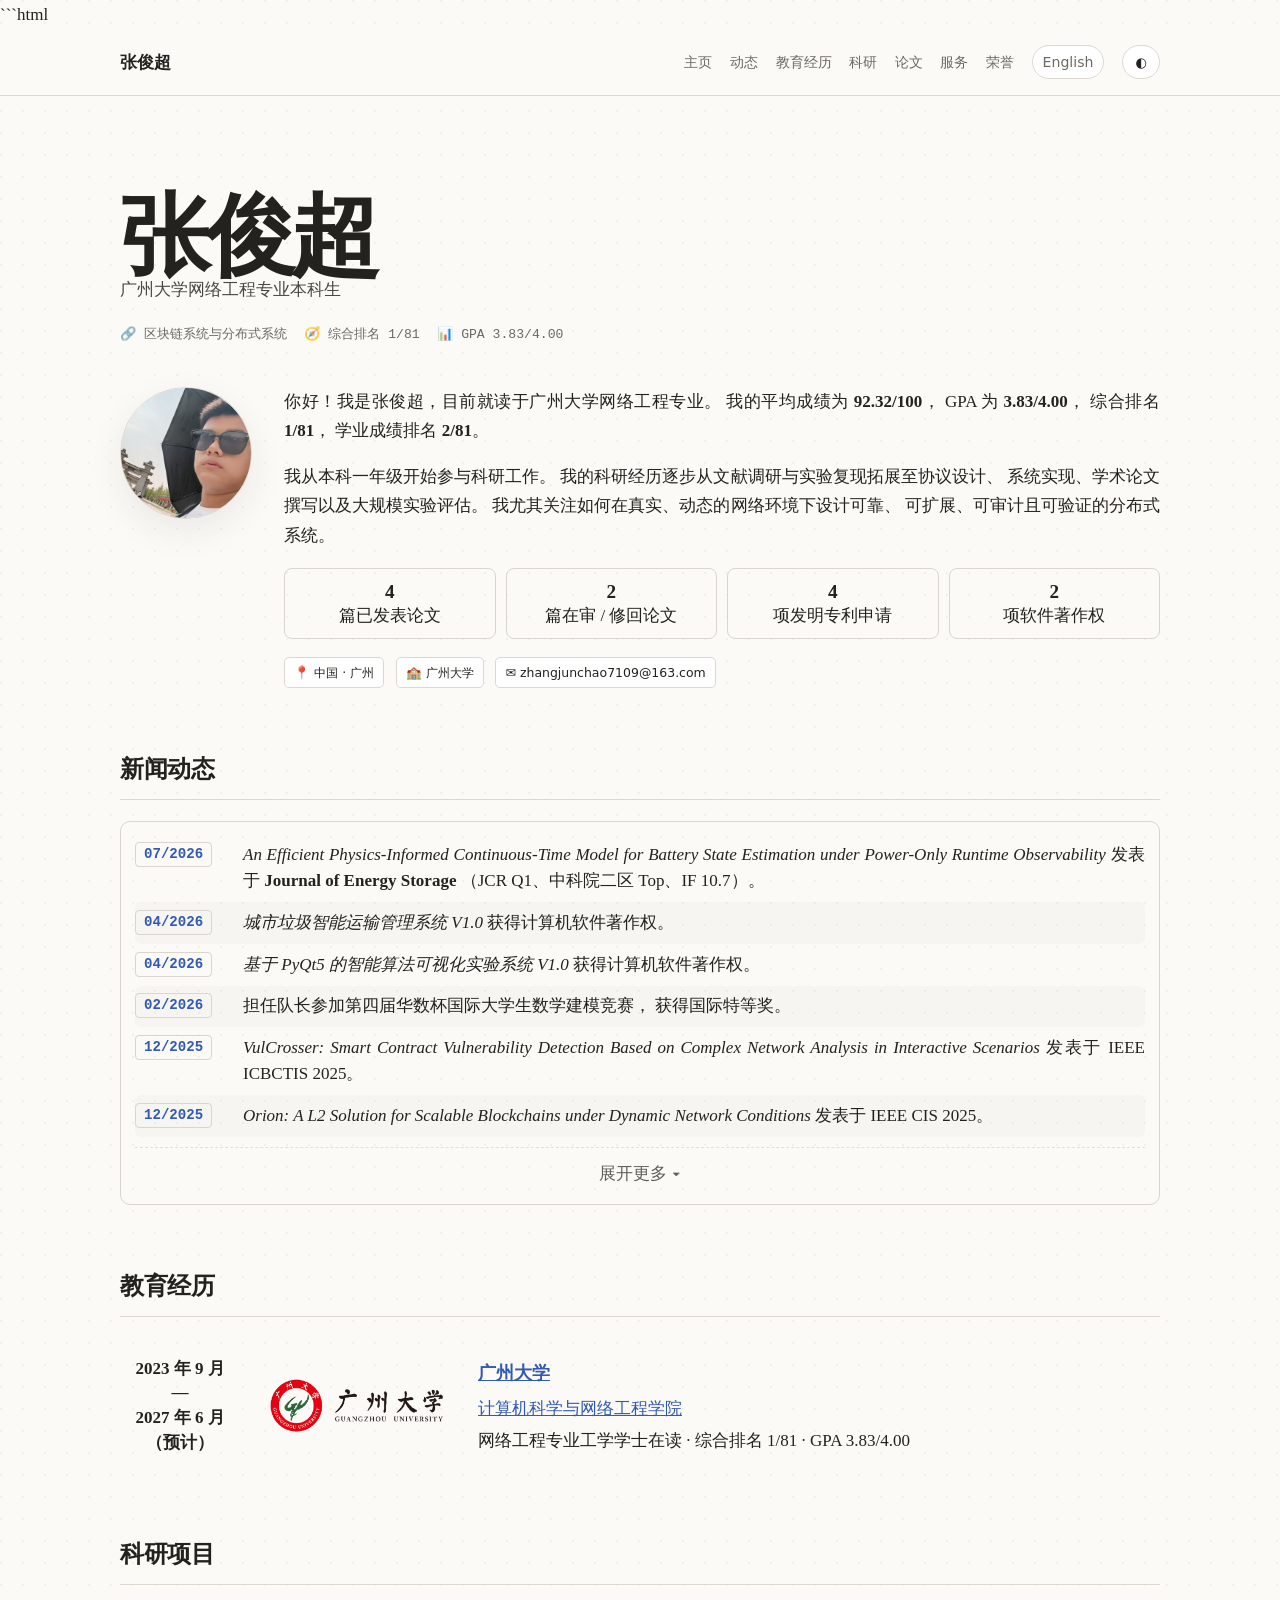
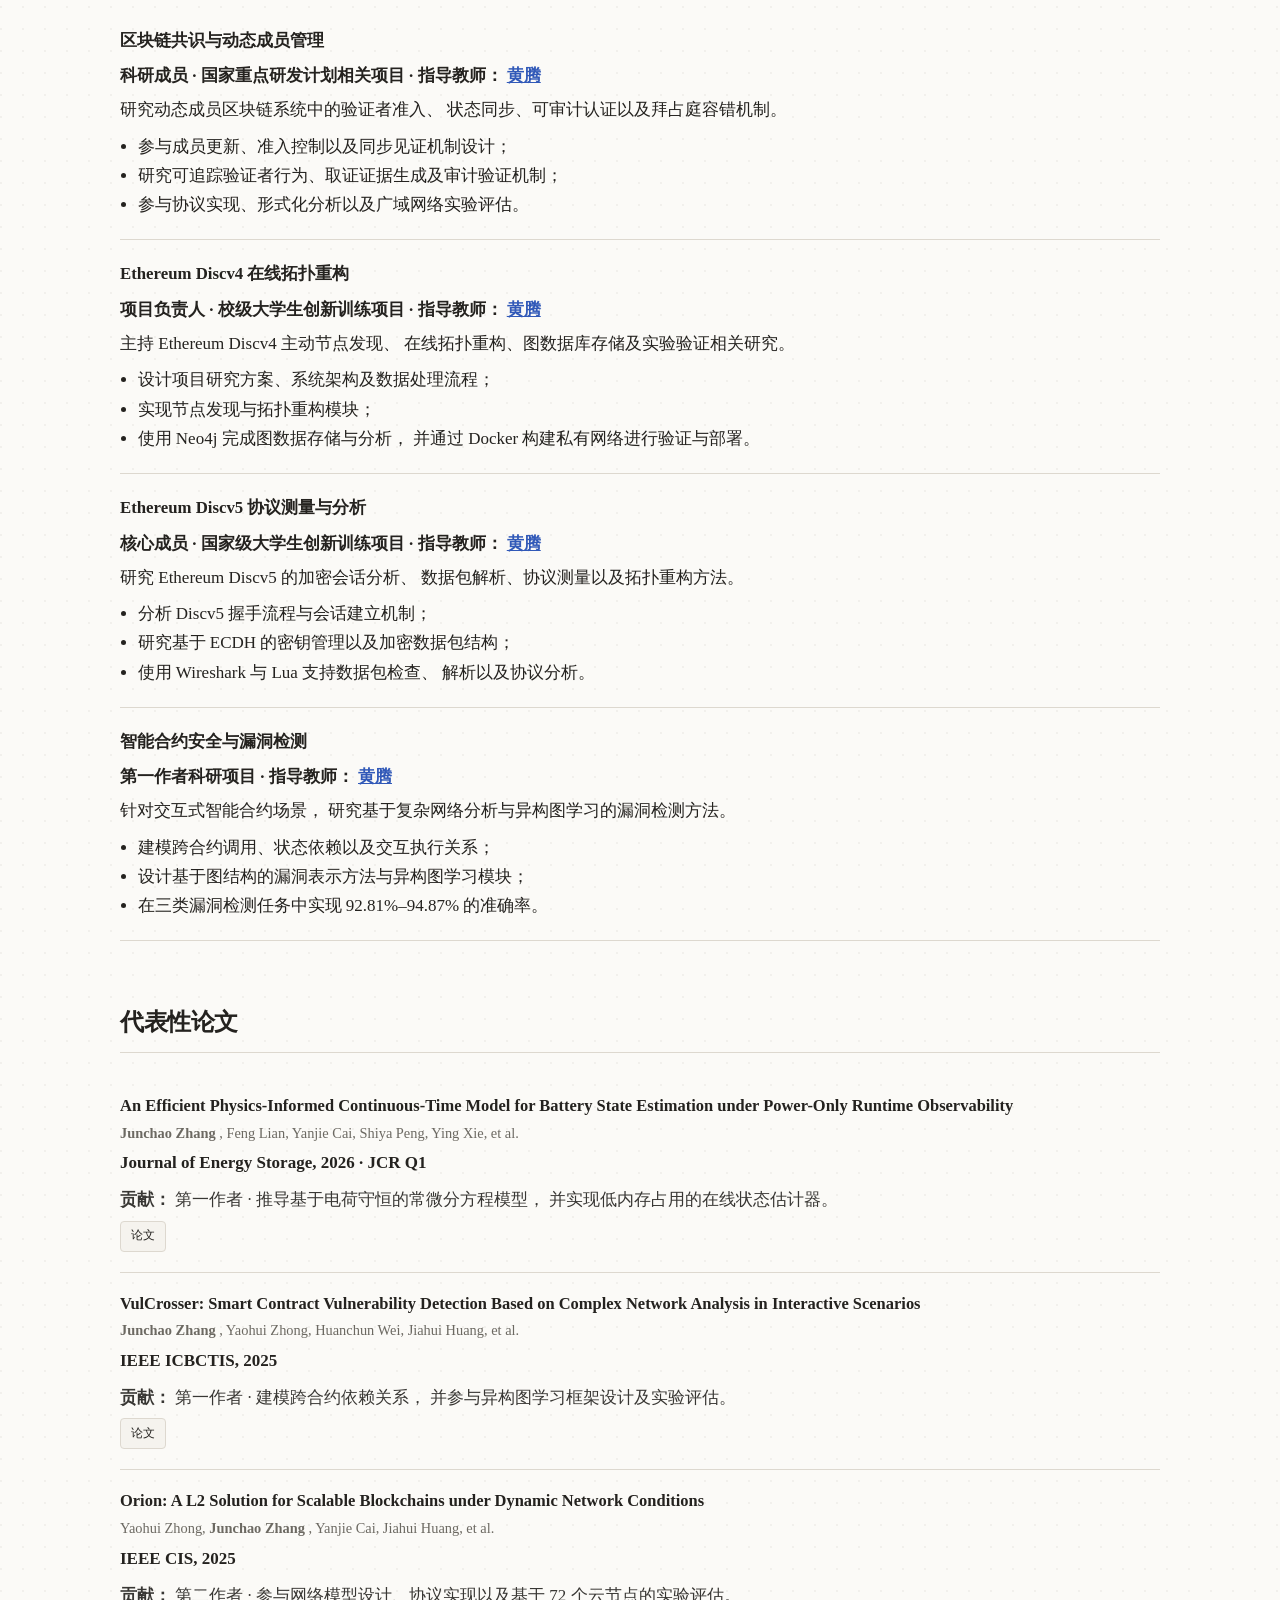
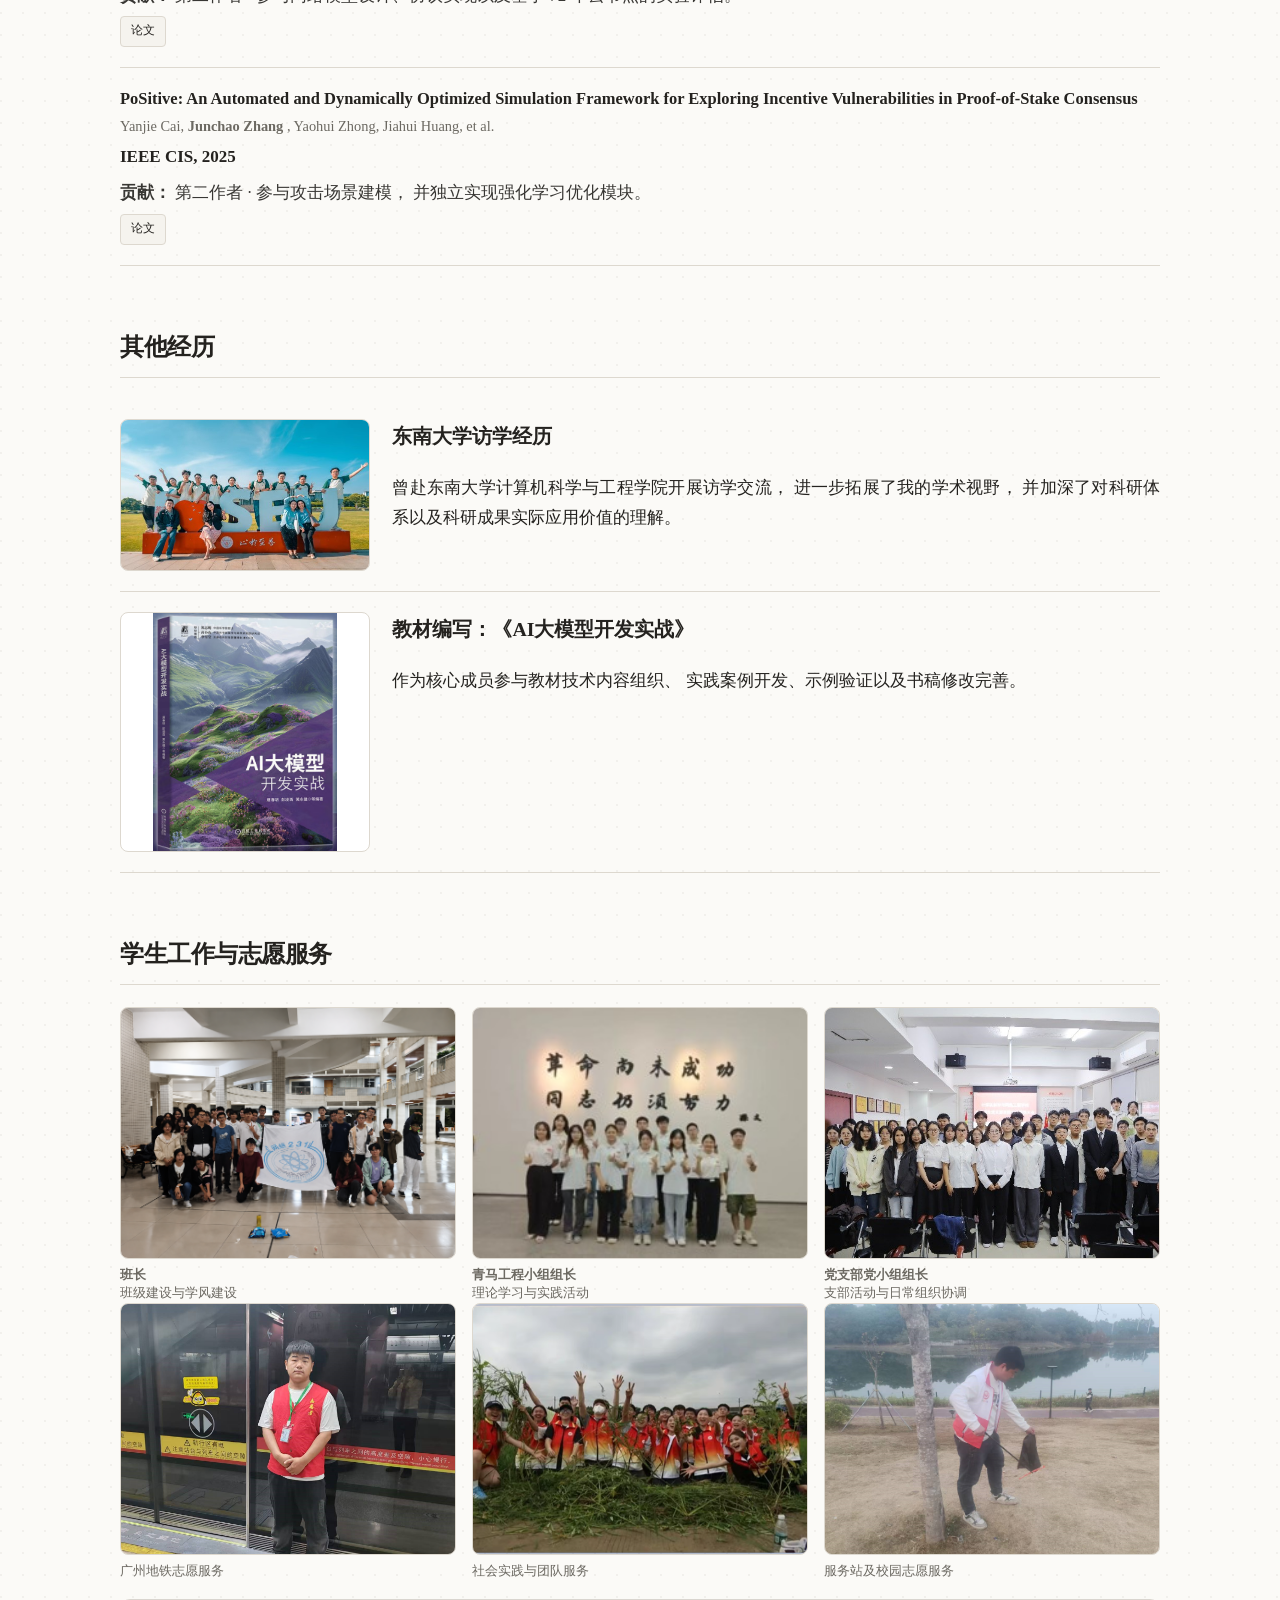
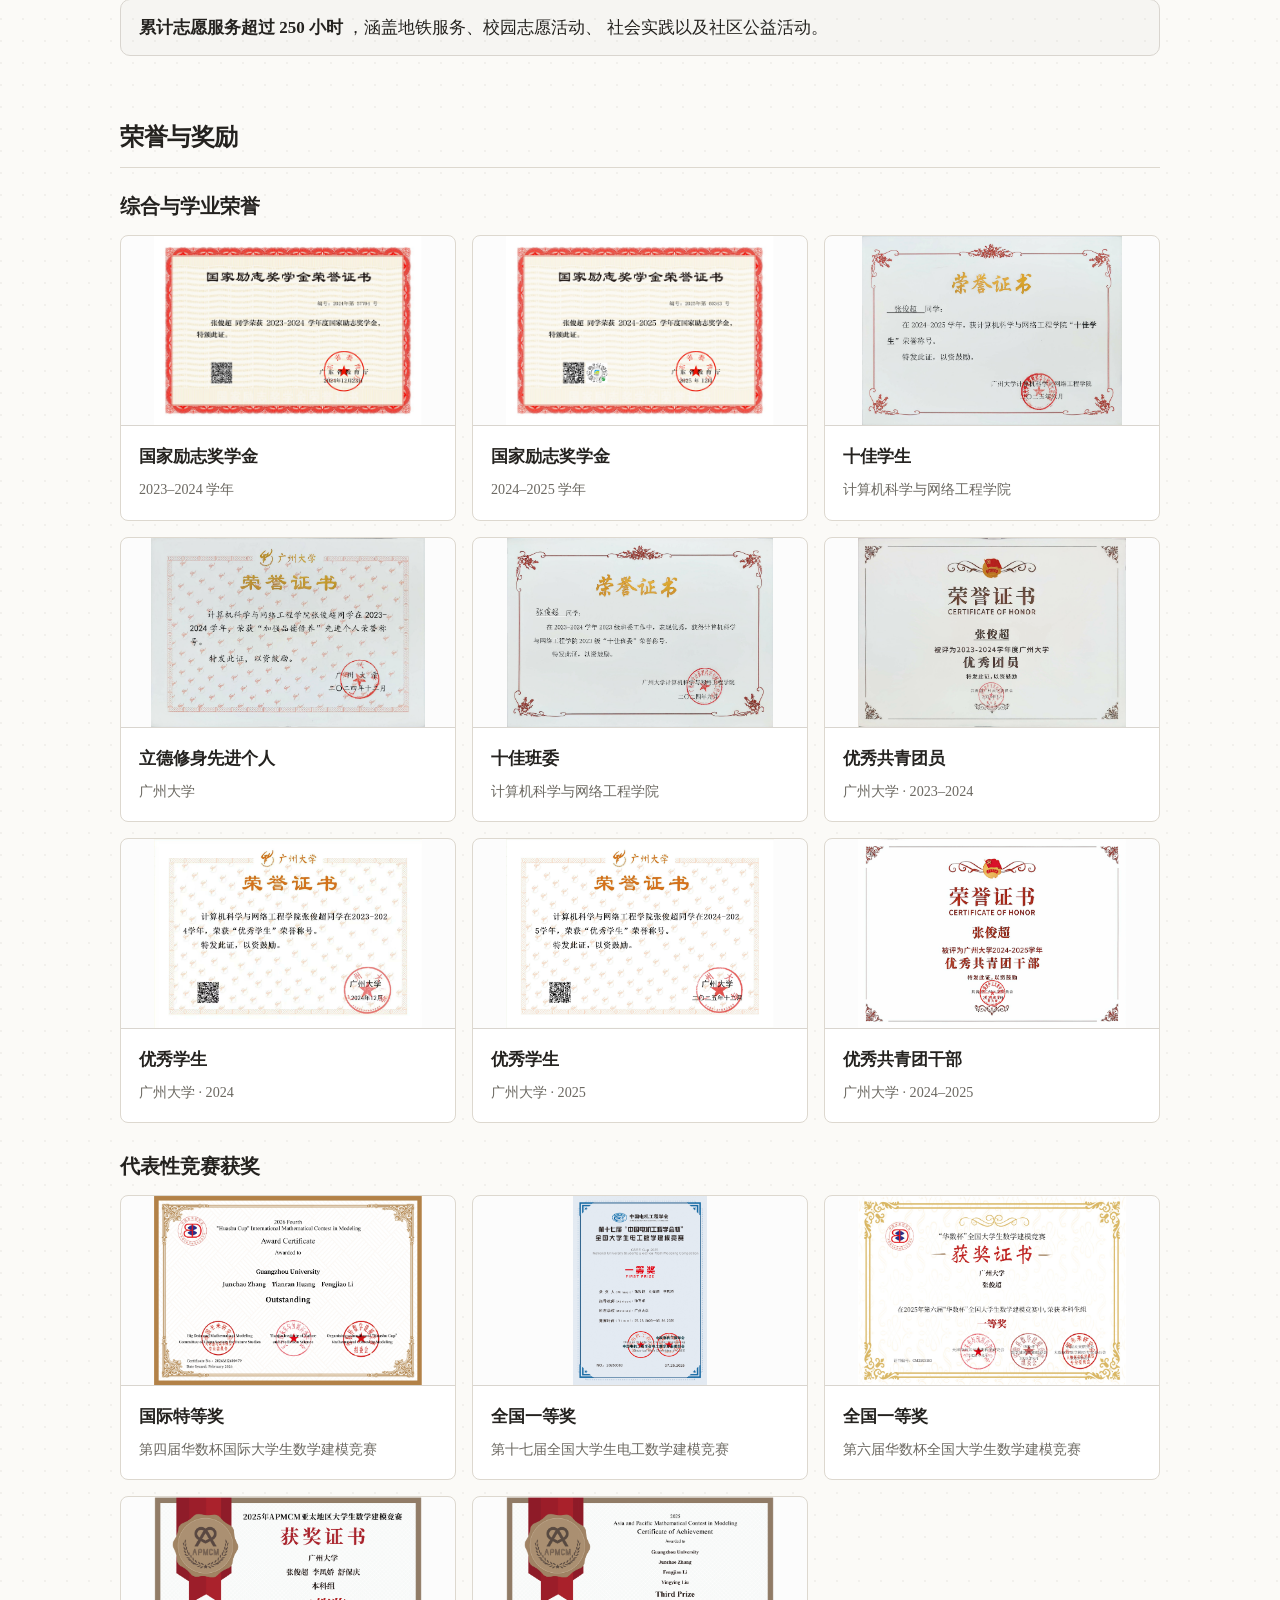
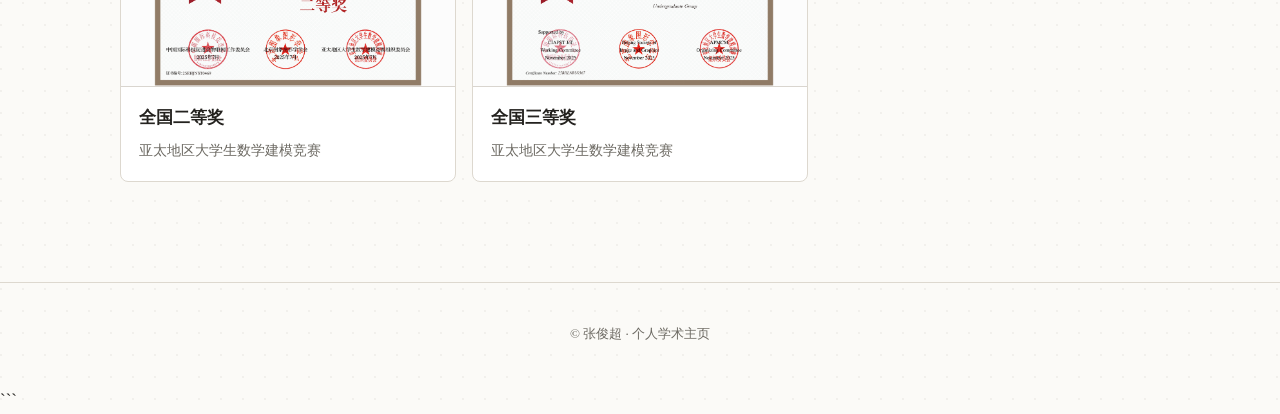
==== zh/index.html @ 3ee1ef4d "Update index.html" ====
```html
<!doctype html>
<html lang="zh-CN">
<head>
  <meta charset="utf-8">
  <meta name="viewport" content="width=device-width, initial-scale=1">
  <meta name="description" content="张俊超 — 区块链系统 · 分布式系统 · 网络测量与安全">
  <title>张俊超</title>

  <link rel="stylesheet" href="../css/style.css">

  <style>
    /* ======================================================
       新闻动态
    ====================================================== */

    .news-panel {
      border: 1px solid var(--border, #d9d5cf);
      border-radius: 10px;
      padding: 12px 14px 10px;
    }

    .news-list {
      list-style: none;
      margin: 0;
      padding: 0;
    }

    .news-item {
      display: grid;
      grid-template-columns: 88px minmax(0, 1fr);
      gap: 18px;
      align-items: start;
      padding: 7px 10px;
      border-radius: 6px;
    }

    .news-item:nth-child(even) {
      background: rgba(127, 127, 127, 0.035);
    }

    /*
      默认只显示前 6 条新闻。
      第 7 条及以后全部隐藏。
    */
    .news-list .news-item:nth-child(n + 7) {
      display: none;
    }

    /*
      点击“展开更多”后，
      JS 会给 news-list 添加 expanded 类，
      此时显示全部新闻。
    */
    .news-list.expanded .news-item {
      display: grid;
    }

    .news-date {
      display: inline-block;
      width: fit-content;
      padding: 2px 8px;
      border: 1px solid var(--border, #d9d5cf);
      border-radius: 4px;

      font-family:
        ui-monospace,
        SFMono-Regular,
        Menlo,
        Monaco,
        Consolas,
        monospace;

      font-size: 0.88rem;
      line-height: 1.35;
      white-space: nowrap;
    }

    .news-content {
      line-height: 1.55;
      text-align: justify;
      text-justify: inter-word;
    }

    .news-toggle {
      display: block;
      width: 100%;
      margin-top: 10px;
      padding: 11px 0 6px;

      border: 0;
      border-top: 1px dashed var(--border, #d9d5cf);

      background: transparent;
      color: inherit;
      font: inherit;

      cursor: pointer;
      opacity: 0.72;
    }

    .news-toggle:hover {
      opacity: 1;
    }

    @media (max-width: 640px) {
      .news-item {
        grid-template-columns: 78px minmax(0, 1fr);
        gap: 10px;
        padding-inline: 4px;
      }
    }
  </style>


  <style>
    /* ======================================================
       分隔
    ====================================================== */

    .unseen-section-divider {
      border: 0;
      margin: 0;
    }
  </style>


  <style>
    /* ======================================================
       教育经历
    ====================================================== */

    .edu-list {
      list-style: none;
      margin: 0;
      padding: 0;
    }

    .edu-item {
      display: grid;
      grid-template-columns: 120px 190px minmax(0, 1fr);
      gap: 24px;
      align-items: center;
      padding: 18px 0;
    }

    .edu-years {
      text-align: center;
      line-height: 1.45;
      font-weight: 600;
    }

    .edu-logo {
      width: 180px;
      height: auto;
      max-height: 90px;
      object-fit: contain;
      justify-self: center;
    }

    .edu-content .school {
      margin-bottom: 6px;
      font-size: 1.1rem;
      font-weight: 700;
    }

    .edu-content .dept {
      margin-bottom: 5px;
    }

    .edu-content .degree {
      line-height: 1.55;
    }

    @media (max-width: 640px) {
      .edu-item {
        grid-template-columns: 88px minmax(0, 1fr);
        gap: 14px;
        align-items: start;
      }

      .edu-logo {
        width: 150px;
        max-height: 76px;
        grid-column: 2;
        justify-self: start;
      }

      .edu-content {
        grid-column: 2;
      }
    }
  </style>


  <style>
    /* ======================================================
       首页简介
    ====================================================== */

    .hero-subtitle {
      margin: -0.35rem 0 1rem;
      font-size: 1.08rem;
      opacity: 0.82;
    }

    .profile-highlights {
      display: grid;
      grid-template-columns: repeat(4, minmax(0, 1fr));
      gap: 10px;
      margin: 18px 0;
    }

    .profile-highlights span {
      padding: 10px 12px;
      border: 1px solid var(--border, #d9d5cf);
      border-radius: 8px;
      text-align: center;
      line-height: 1.35;
    }

    .profile-highlights strong {
      display: block;
      font-size: 1.2rem;
    }

    @media (max-width: 760px) {
      .profile-highlights {
        grid-template-columns: 1fr;
      }
    }
  </style>


  <style>
    /* ======================================================
       科研项目
    ====================================================== */

    #research .research-item {
      display: block;
    }

    #research .research-item > div {
      width: 100%;
    }

    #research .research-item p,
    #research .research-item li {
      text-align: justify;
      text-justify: inter-word;
    }
  </style>


  <style>
    /* ======================================================
       论文
    ====================================================== */

    #publications .paper {
      display: block;
    }

    #publications .paper > div {
      width: 100%;
    }

    #publications .paper h3,
    #publications .paper .authors,
    #publications .paper .venue,
    #publications .paper .paper-role {
      text-align: justify;
      text-justify: inter-word;
    }

    .paper-role {
      margin: 8px 0;
      line-height: 1.5;
      opacity: 0.9;
    }
  </style>


  <style>
    /* ======================================================
       其他经历
    ====================================================== */

    #experience .feature p,
    #experience .feature h3,
    #experience figcaption {
      text-align: justify;
      text-justify: inter-word;
    }
  </style>


  <style>
    /* ======================================================
       学生工作与志愿服务
    ====================================================== */

    #leadership figcaption,
    #leadership .volunteer-bar p {
      text-align: justify;
      text-justify: inter-word;
    }

    .volunteer-bar {
      width: 100%;
      margin-top: 18px;
      padding: 14px 18px;

      border: 1px solid var(--border, #d9d5cf);
      border-radius: 10px;

      background: rgba(127, 127, 127, 0.035);

      box-sizing: border-box;
    }

    .volunteer-bar p {
      margin: 0;
      line-height: 1.6;
    }
  </style>


  <style>
    /* ======================================================
       荣誉与奖励
    ====================================================== */

    .award-group + .award-group {
      margin-top: 26px;
    }

    .award-group h3 {
      margin-bottom: 12px;
    }

    .honor-grid-with-images {
      align-items: stretch;
    }

    .honor-with-image {
      padding: 0;
      overflow: hidden;
    }

    .honor-with-image img {
      display: block;
      width: 100%;
      height: 190px;

      object-fit: contain;

      background: rgba(127, 127, 127, 0.025);

      border-bottom: 1px solid var(--border, #d9d5cf);
    }

    .honor-with-image > div {
      padding: 16px 18px 18px;
    }

    .honor-with-image strong,
    .honor-with-image small {
      display: block;
      text-align: justify;
      text-justify: inter-word;
    }

    @media (max-width: 640px) {
      .honor-with-image img {
        height: 170px;
      }
    }
  </style>

</head>


<body>

  <!-- ======================================================
       导航栏
  ====================================================== -->

  <nav class="site-nav">

    <div class="nav-inner">

      <a class="brand" href="./">
        张俊超
      </a>

      <div class="nav-links">

        <a class="section-link" href="#about">
          主页
        </a>

        <a class="section-link" href="#news">
          动态
        </a>

        <a class="section-link" href="#education">
          教育经历
        </a>

        <a class="section-link" href="#research">
          科研
        </a>

        <a class="section-link" href="#publications">
          论文
        </a>

        <a class="section-link" href="#leadership">
          服务
        </a>

        <a class="section-link" href="#honors">
          荣誉
        </a>

        <a class="tool-button" href="../">
          English
        </a>

        <button
          class="tool-button"
          type="button"
          data-theme-toggle
          aria-label="切换主题"
        >
          ◐
        </button>

      </div>

    </div>

  </nav>


  <main>

    <!-- ======================================================
         首页
    ====================================================== -->

    <section id="about" class="hero">

      <h1>
        张俊超
      </h1>

      <p class="hero-subtitle">
        广州大学网络工程专业本科生
      </p>


      <div class="hero-tags">

        <span>
          🔗 区块链系统与分布式系统
        </span>

        <span>
          🧭 综合排名 1/81
        </span>

        <span>
          📊 GPA 3.83/4.00
        </span>

      </div>


      <div class="intro-grid">

        <img
          class="avatar"
          src="../images/profile.jpg"
          alt="张俊超"
        >


        <div class="intro-text">

          <p>
            你好！我是张俊超，目前就读于广州大学网络工程专业。
            我的平均成绩为
            <strong>92.32/100</strong>，
            GPA 为
            <strong>3.83/4.00</strong>，
            综合排名
            <strong>1/81</strong>，
            学业成绩排名
            <strong>2/81</strong>。
          </p>


          <p>
            我从本科一年级开始参与科研工作。
            我的科研经历逐步从文献调研与实验复现拓展至协议设计、
            系统实现、学术论文撰写以及大规模实验评估。
            我尤其关注如何在真实、动态的网络环境下设计可靠、
            可扩展、可审计且可验证的分布式系统。
          </p>


          <div
            class="profile-highlights"
            aria-label="个人科研概况"
          >

            <span>
              <strong>4</strong>
              篇已发表论文
            </span>

            <span>
              <strong>2</strong>
              篇在审 / 修回论文
            </span>

            <span>
              <strong>4</strong>
              项发明专利申请
            </span>

            <span>
              <strong>2</strong>
              项软件著作权
            </span>

          </div>


          <div class="contact-row">

            <span class="pill">
              📍 中国 · 广州
            </span>

            <a
              class="pill"
              href="https://www.gzhu.edu.cn/"
              target="_blank"
              rel="noopener noreferrer"
            >
              🏫 广州大学
            </a>

            <a
              class="pill"
              href="mailto:zhangjunchao7109@163.com"
            >
              ✉ zhangjunchao7109@163.com
            </a>

          </div>

        </div>

      </div>

    </section>


    <!-- ======================================================
         新闻动态
    ====================================================== -->

    <section id="news">

      <h2 class="section-title">
        新闻动态
      </h2>


      <div class="news-panel">

        <ul
          class="news-list"
          id="news-list"
        >

          <!-- 1 -->

          <li class="news-item">

            <span class="news-date">
              07/2026
            </span>

            <span class="news-content">

              <em>
                An Efficient Physics-Informed Continuous-Time Model for Battery State Estimation under Power-Only Runtime Observability
              </em>

              发表于

              <strong>
                Journal of Energy Storage
              </strong>

              （JCR Q1、中科院二区 Top、IF 10.7）。

            </span>

          </li>


          <!-- 2 -->

          <li class="news-item">

            <span class="news-date">
              04/2026
            </span>

            <span class="news-content">

              <em>
                城市垃圾智能运输管理系统 V1.0
              </em>

              获得计算机软件著作权。

            </span>

          </li>


          <!-- 3 -->

          <li class="news-item">

            <span class="news-date">
              04/2026
            </span>

            <span class="news-content">

              <em>
                基于 PyQt5 的智能算法可视化实验系统 V1.0
              </em>

              获得计算机软件著作权。

            </span>

          </li>


          <!-- 4 -->

          <li class="news-item">

            <span class="news-date">
              02/2026
            </span>

            <span class="news-content">

              担任队长参加第四届华数杯国际大学生数学建模竞赛，
              获得国际特等奖。

            </span>

          </li>


          <!-- 5 -->

          <li class="news-item">

            <span class="news-date">
              12/2025
            </span>

            <span class="news-content">

              <em>
                VulCrosser: Smart Contract Vulnerability Detection Based on Complex Network Analysis in Interactive Scenarios
              </em>

              发表于 IEEE ICBCTIS 2025。

            </span>

          </li>


          <!-- 6 -->

          <li class="news-item">

            <span class="news-date">
              12/2025
            </span>

            <span class="news-content">

              <em>
                Orion: A L2 Solution for Scalable Blockchains under Dynamic Network Conditions
              </em>

              发表于 IEEE CIS 2025。

            </span>

          </li>


          <!-- =================================================
               第 7 条起，默认由 CSS 自动隐藏
          ================================================== -->


          <!-- 7 -->

          <li class="news-item">

            <span class="news-date">
              12/2025
            </span>

            <span class="news-content">

              <em>
                PoSitive: An Automated and Dynamically Optimized Simulation Framework for Exploring Incentive Vulnerabilities in Proof-of-Stake Consensus
              </em>

              发表于 IEEE CIS 2025。

            </span>

          </li>


          <!-- 8 -->

          <li class="news-item">

            <span class="news-date">
              12/2025
            </span>

            <span class="news-content">

              获得 2024–2025 学年国家励志奖学金。

            </span>

          </li>


          <!-- 9 -->

          <li class="news-item">

            <span class="news-date">
              11/2025
            </span>

            <span class="news-content">

              担任队长参加亚太地区大学生数学建模竞赛，
              获得全国三等奖。

            </span>

          </li>


          <!-- 10 -->

          <li class="news-item">

            <span class="news-date">
              08/2025
            </span>

            <span class="news-content">

              担任队长参加第六届华数杯全国大学生数学建模竞赛，
              获得全国一等奖。

            </span>

          </li>


          <!-- 11 -->

          <li class="news-item">

            <span class="news-date">
              07/2025
            </span>

            <span class="news-content">

              担任队长参加第十七届全国大学生电工数学建模竞赛，
              获得全国一等奖。

            </span>

          </li>


          <!-- 12 -->

          <li class="news-item">

            <span class="news-date">
              07/2025
            </span>

            <span class="news-content">

              担任队长参加亚太地区大学生数学建模竞赛，
              获得全国二等奖。

            </span>

          </li>


          <!-- 13 -->

          <li class="news-item">

            <span class="news-date">
              07/2025
            </span>

            <span class="news-content">

              入选广州大学计算机科学与网络工程学院“十佳学生”。

            </span>

          </li>


          <!-- 14 -->

          <li class="news-item">

            <span class="news-date">
              03/2025
            </span>

            <span class="news-content">

              开始主持校级大学生创新训练项目，
              开展 Ethereum Discv4 在线拓扑重构研究。

            </span>

          </li>


          <!-- 15 -->

          <li class="news-item">

            <span class="news-date">
              03/2025
            </span>

            <span class="news-content">

              作为核心成员参与国家级大学生创新训练项目，
              开展 Ethereum Discv5 在线拓扑重构研究。

            </span>

          </li>


          <!-- 16 -->

          <li class="news-item">

            <span class="news-date">
              12/2024
            </span>

            <span class="news-content">

              获得 2023–2024 学年国家励志奖学金。

            </span>

          </li>


          <!-- 17 -->

          <li class="news-item">

            <span class="news-date">
              05/2024
            </span>

            <span class="news-content">

              参与国家重点研发计划相关区块链科研项目，
              开始围绕区块链系统、网络测量与安全等方向开展科研工作。

            </span>

          </li>

        </ul>


        <button
          class="news-toggle"
          id="news-toggle-btn"
          type="button"
          aria-expanded="false"
        >
          展开更多 ▾
        </button>

      </div>

    </section>


    <hr class="unseen-section-divider">


    <!-- ======================================================
         教育经历
    ====================================================== -->

    <section id="education">

      <h2 class="section-title">
        教育经历
      </h2>


      <ul class="edu-list">

        <li class="edu-item">

          <div class="edu-years">

            2023 年 9 月

            <br>

            —

            <br>

            2027 年 6 月

            <br>

            （预计）

          </div>


          <img
            class="edu-logo"
            src="../images/certificates/gzhu-logo.png"
            alt="广州大学"
          >


          <div class="edu-content">

            <div class="school">

              <a
                href="https://www.gzhu.edu.cn/"
                target="_blank"
                rel="noopener noreferrer"
              >
                广州大学
              </a>

            </div>


            <div class="dept">

              <a
                href="https://jsj.gzhu.edu.cn/"
                target="_blank"
                rel="noopener noreferrer"
              >
                计算机科学与网络工程学院
              </a>

            </div>


            <div class="degree">

              网络工程专业工学学士在读 ·
              综合排名 1/81 ·
              GPA 3.83/4.00

            </div>

          </div>

        </li>

      </ul>

    </section>


    <hr class="unseen-section-divider">


    <!-- ======================================================
         科研项目
    ====================================================== -->

    <section id="research">

      <h2 class="section-title">
        科研项目
      </h2>


      <!-- 项目 1 -->

      <article class="research-item">

        <div>

          <h3>
            区块链共识与动态成员管理
          </h3>


          <p>

            <strong>
              科研成员 · 国家重点研发计划相关项目 · 指导教师：
            </strong>

            <a
              href="https://jsj.gzhu.edu.cn/info/1907/3272.htm"
              target="_blank"
              rel="noopener noreferrer"
            >
              <strong>黄腾</strong>
            </a>

          </p>


          <p>

            研究动态成员区块链系统中的验证者准入、
            状态同步、可审计认证以及拜占庭容错机制。

          </p>


          <ul>

            <li>
              参与成员更新、准入控制以及同步见证机制设计；
            </li>

            <li>
              研究可追踪验证者行为、取证证据生成及审计验证机制；
            </li>

            <li>
              参与协议实现、形式化分析以及广域网络实验评估。
            </li>

          </ul>

        </div>

      </article>


      <!-- 项目 2 -->

      <article class="research-item">

        <div>

          <h3>
            Ethereum Discv4 在线拓扑重构
          </h3>


          <p>

            <strong>
              项目负责人 · 校级大学生创新训练项目 · 指导教师：
            </strong>

            <a
              href="https://jsj.gzhu.edu.cn/info/1907/3272.htm"
              target="_blank"
              rel="noopener noreferrer"
            >
              <strong>黄腾</strong>
            </a>

          </p>


          <p>

            主持 Ethereum Discv4 主动节点发现、
            在线拓扑重构、图数据库存储及实验验证相关研究。

          </p>


          <ul>

            <li>
              设计项目研究方案、系统架构及数据处理流程；
            </li>

            <li>
              实现节点发现与拓扑重构模块；
            </li>

            <li>
              使用 Neo4j 完成图数据存储与分析，
              并通过 Docker 构建私有网络进行验证与部署。
            </li>

          </ul>

        </div>

      </article>


      <!-- 项目 3 -->

      <article class="research-item">

        <div>

          <h3>
            Ethereum Discv5 协议测量与分析
          </h3>


          <p>

            <strong>
              核心成员 · 国家级大学生创新训练项目 · 指导教师：
            </strong>

            <a
              href="https://jsj.gzhu.edu.cn/info/1907/3272.htm"
              target="_blank"
              rel="noopener noreferrer"
            >
              <strong>黄腾</strong>
            </a>

          </p>


          <p>

            研究 Ethereum Discv5 的加密会话分析、
            数据包解析、协议测量以及拓扑重构方法。

          </p>


          <ul>

            <li>
              分析 Discv5 握手流程与会话建立机制；
            </li>

            <li>
              研究基于 ECDH 的密钥管理以及加密数据包结构；
            </li>

            <li>
              使用 Wireshark 与 Lua 支持数据包检查、
              解析以及协议分析。
            </li>

          </ul>

        </div>

      </article>


      <!-- 项目 4 -->

      <article class="research-item">

        <div>

          <h3>
            智能合约安全与漏洞检测
          </h3>


          <p>

            <strong>
              第一作者科研项目 · 指导教师：
            </strong>

            <a
              href="https://jsj.gzhu.edu.cn/info/1907/3272.htm"
              target="_blank"
              rel="noopener noreferrer"
            >
              <strong>黄腾</strong>
            </a>

          </p>


          <p>

            针对交互式智能合约场景，
            研究基于复杂网络分析与异构图学习的漏洞检测方法。

          </p>


          <ul>

            <li>
              建模跨合约调用、状态依赖以及交互执行关系；
            </li>

            <li>
              设计基于图结构的漏洞表示方法与异构图学习模块；
            </li>

            <li>
              在三类漏洞检测任务中实现
              92.81%–94.87% 的准确率。
            </li>

          </ul>

        </div>

      </article>

    </section>


    <!-- ======================================================
         代表性论文
    ====================================================== -->

    <section id="publications">

      <h2 class="section-title">
        代表性论文
      </h2>


      <!-- 论文 1 -->

      <article class="paper">

        <div>

          <h3>
            An Efficient Physics-Informed Continuous-Time Model for Battery State Estimation under Power-Only Runtime Observability
          </h3>


          <p class="authors">

            <strong>
              Junchao Zhang
            </strong>,

            Feng Lian,
            Yanjie Cai,
            Shiya Peng,
            Ying Xie,
            et al.

          </p>


          <p class="venue">

            Journal of Energy Storage, 2026 · JCR Q1

          </p>


          <p class="paper-role">

            <strong>
              贡献：
            </strong>

            第一作者 ·
            推导基于电荷守恒的常微分方程模型，
            并实现低内存占用的在线状态估计器。

          </p>


          <div class="buttons">

            <a
              class="button"
              href="https://www.sciencedirect.com/science/article/pii/S2352152X26031920"
              target="_blank"
              rel="noopener noreferrer"
            >
              论文
            </a>

          </div>

        </div>

      </article>


      <!-- 论文 2 -->

      <article class="paper">

        <div>

          <h3>
            VulCrosser: Smart Contract Vulnerability Detection Based on Complex Network Analysis in Interactive Scenarios
          </h3>


          <p class="authors">

            <strong>
              Junchao Zhang
            </strong>,

            Yaohui Zhong,
            Huanchun Wei,
            Jiahui Huang,
            et al.

          </p>


          <p class="venue">

            IEEE ICBCTIS, 2025

          </p>


          <p class="paper-role">

            <strong>
              贡献：
            </strong>

            第一作者 ·
            建模跨合约依赖关系，
            并参与异构图学习框架设计及实验评估。

          </p>


          <div class="buttons">

            <a
              class="button"
              href="https://ieeexplore.ieee.org/document/11387622"
              target="_blank"
              rel="noopener noreferrer"
            >
              论文
            </a>

          </div>

        </div>

      </article>


      <!-- 论文 3 -->

      <article class="paper">

        <div>

          <h3>
            Orion: A L2 Solution for Scalable Blockchains under Dynamic Network Conditions
          </h3>


          <p class="authors">

            Yaohui Zhong,

            <strong>
              Junchao Zhang
            </strong>,

            Yanjie Cai,
            Jiahui Huang,
            et al.

          </p>


          <p class="venue">

            IEEE CIS, 2025

          </p>


          <p class="paper-role">

            <strong>
              贡献：
            </strong>

            第二作者 ·
            参与网络模型设计、协议实现以及基于
            72 个云节点的实验评估。

          </p>


          <div class="buttons">

            <a
              class="button"
              href="https://ieeexplore.ieee.org/document/11433893"
              target="_blank"
              rel="noopener noreferrer"
            >
              论文
            </a>

          </div>

        </div>

      </article>


      <!-- 论文 4 -->

      <article class="paper">

        <div>

          <h3>
            PoSitive: An Automated and Dynamically Optimized Simulation Framework for Exploring Incentive Vulnerabilities in Proof-of-Stake Consensus
          </h3>


          <p class="authors">

            Yanjie Cai,

            <strong>
              Junchao Zhang
            </strong>,

            Yaohui Zhong,
            Jiahui Huang,
            et al.

          </p>


          <p class="venue">

            IEEE CIS, 2025

          </p>


          <p class="paper-role">

            <strong>
              贡献：
            </strong>

            第二作者 ·
            参与攻击场景建模，
            并独立实现强化学习优化模块。

          </p>


          <div class="buttons">

            <a
              class="button"
              href="https://ieeexplore.ieee.org/document/11433744"
              target="_blank"
              rel="noopener noreferrer"
            >
              论文
            </a>

          </div>

        </div>

      </article>

    </section>


    <!-- ======================================================
         其他经历
    ====================================================== -->

    <section id="experience">

      <h2 class="section-title">
        其他经历
      </h2>


      <article class="feature">

        <img
          src="../images/seu-visit.jpg"
          alt="东南大学"
        >

        <div>

          <h3>
            东南大学访学经历
          </h3>

          <p>

            曾赴东南大学计算机科学与工程学院开展访学交流，
            进一步拓展了我的学术视野，
            并加深了对科研体系以及科研成果实际应用价值的理解。

          </p>

        </div>

      </article>


      <article class="feature book">

        <img
          src="../images/ai-large-model-book.jpg"
          alt="人工智能大模型教材"
        >

        <div>

          <h3>
            教材编写：《AI大模型开发实战》
          </h3>

          <p>

            作为核心成员参与教材技术内容组织、
            实践案例开发、示例验证以及书稿修改完善。

          </p>

        </div>

      </article>

    </section>


    <!-- ======================================================
         学生工作与志愿服务
    ====================================================== -->

    <section id="leadership">

      <h2 class="section-title">
        学生工作与志愿服务
      </h2>


      <div class="photo-grid">

        <figure>

          <img
            src="../images/class-leadership.jpg"
            alt="班长"
          >

          <figcaption>

            <strong>
              班长
            </strong>

            <br>

            班级建设与学风建设

          </figcaption>

        </figure>


        <figure>

          <img
            src="../images/qingma-group.jpg"
            alt="青年马克思主义者培养工程"
          >

          <figcaption>

            <strong>
              青马工程小组组长
            </strong>

            <br>

            理论学习与实践活动

          </figcaption>

        </figure>


        <figure>

          <img
            src="../images/party-branch.jpg"
            alt="学生党支部"
          >

          <figcaption>

            <strong>
              党支部党小组组长
            </strong>

            <br>

            支部活动与日常组织协调

          </figcaption>

        </figure>

      </div>


      <div class="photo-grid">

        <figure>

          <img
            src="../images/metro-volunteering.jpg"
            alt="广州地铁志愿服务"
          >

          <figcaption>
            广州地铁志愿服务
          </figcaption>

        </figure>


        <figure>

          <img
            src="../images/social-practice.png"
            alt="社会实践"
          >

          <figcaption>
            社会实践与团队服务
          </figcaption>

        </figure>


        <figure>

          <img
            src="../images/station-volunteering.jpg"
            alt="服务站志愿活动"
          >

          <figcaption>
            服务站及校园志愿服务
          </figcaption>

        </figure>

      </div>


      <div class="volunteer-bar">

        <p>

          <strong>
            累计志愿服务超过 250 小时
          </strong>

          ，涵盖地铁服务、校园志愿活动、
          社会实践以及社区公益活动。

        </p>

      </div>

    </section>


    <!-- ======================================================
         荣誉与奖励
    ====================================================== -->

    <section id="honors">

      <h2 class="section-title">
        荣誉与奖励
      </h2>


      <!-- ==================================================
           综合与学业荣誉
      =================================================== -->

      <div class="award-group">

        <h3>
          综合与学业荣誉
        </h3>


        <div class="honor-grid honor-grid-with-images">


          <div class="honor honor-with-image">

            <img
              src="../images/certificates/scholarship-2023-2024.png"
              alt="2023–2024 学年国家励志奖学金证书"
              loading="lazy"
            >

            <div>

              <strong>
                国家励志奖学金
              </strong>

              <small>
                2023–2024 学年
              </small>

            </div>

          </div>


          <div class="honor honor-with-image">

            <img
              src="../images/certificates/scholarship-2024-2025.png"
              alt="2024–2025 学年国家励志奖学金证书"
              loading="lazy"
            >

            <div>

              <strong>
                国家励志奖学金
              </strong>

              <small>
                2024–2025 学年
              </small>

            </div>

          </div>


          <div class="honor honor-with-image">

            <img
              src="../images/certificates/top-ten-student.png"
              alt="十佳学生证书"
              loading="lazy"
            >

            <div>

              <strong>
                十佳学生
              </strong>

              <small>
                计算机科学与网络工程学院
              </small>

            </div>

          </div>


          <div class="honor honor-with-image">

            <img
              src="../images/certificates/moral-cultivation.png"
              alt="立德修身先进个人证书"
              loading="lazy"
            >

            <div>

              <strong>
                立德修身先进个人
              </strong>

              <small>
                广州大学
              </small>

            </div>

          </div>


          <div class="honor honor-with-image">

            <img
              src="../images/certificates/top-ten-class-committee.png"
              alt="十佳班委证书"
              loading="lazy"
            >

            <div>

              <strong>
                十佳班委
              </strong>

              <small>
                计算机科学与网络工程学院
              </small>

            </div>

          </div>


          <div class="honor honor-with-image">

            <img
              src="../images/certificates/outstanding-league-member.png"
              alt="优秀共青团员证书"
              loading="lazy"
            >

            <div>

              <strong>
                优秀共青团员
              </strong>

              <small>
                广州大学 · 2023–2024
              </small>

            </div>

          </div>


          <div class="honor honor-with-image">

            <img
              src="../images/certificates/outstanding-student-2024.png"
              alt="2024 年优秀学生证书"
              loading="lazy"
            >

            <div>

              <strong>
                优秀学生
              </strong>

              <small>
                广州大学 · 2024
              </small>

            </div>

          </div>


          <div class="honor honor-with-image">

            <img
              src="../images/certificates/outstanding-student-2025.png"
              alt="2025 年优秀学生证书"
              loading="lazy"
            >

            <div>

              <strong>
                优秀学生
              </strong>

              <small>
                广州大学 · 2025
              </small>

            </div>

          </div>


          <div class="honor honor-with-image">

            <img
              src="../images/certificates/outstanding-league-cadre.png"
              alt="优秀共青团干部证书"
              loading="lazy"
            >

            <div>

              <strong>
                优秀共青团干部
              </strong>

              <small>
                广州大学 · 2024–2025
              </small>

            </div>

          </div>

        </div>

      </div>


      <!-- ==================================================
           代表性竞赛获奖
      =================================================== -->

      <div class="award-group">

        <h3>
          代表性竞赛获奖
        </h3>


        <div class="honor-grid honor-grid-with-images">


          <div class="honor honor-with-image">

            <img
              src="../images/certificates/huashu-international-grand-prize.png"
              alt="华数杯国际大学生数学建模竞赛国际特等奖证书"
              loading="lazy"
            >

            <div>

              <strong>
                国际特等奖
              </strong>

              <small>
                第四届华数杯国际大学生数学建模竞赛
              </small>

            </div>

          </div>


          <div class="honor honor-with-image">

            <img
              src="../images/certificates/electrical-modeling-first-prize.png"
              alt="全国大学生电工数学建模竞赛全国一等奖证书"
              loading="lazy"
            >

            <div>

              <strong>
                全国一等奖
              </strong>

              <small>
                第十七届全国大学生电工数学建模竞赛
              </small>

            </div>

          </div>


          <div class="honor honor-with-image">

            <img
              src="../images/certificates/huashu-national-first-prize.png"
              alt="华数杯全国大学生数学建模竞赛全国一等奖证书"
              loading="lazy"
            >

            <div>

              <strong>
                全国一等奖
              </strong>

              <small>
                第六届华数杯全国大学生数学建模竞赛
              </small>

            </div>

          </div>


          <div class="honor honor-with-image">

            <img
              src="../images/certificates/apmcm-second-prize.png"
              alt="亚太地区大学生数学建模竞赛全国二等奖证书"
              loading="lazy"
            >

            <div>

              <strong>
                全国二等奖
              </strong>

              <small>
                亚太地区大学生数学建模竞赛
              </small>

            </div>

          </div>


          <div class="honor honor-with-image">

            <img
              src="../images/certificates/apmcm-third-prize.png"
              alt="亚太地区大学生数学建模竞赛全国三等奖证书"
              loading="lazy"
            >

            <div>

              <strong>
                全国三等奖
              </strong>

              <small>
                亚太地区大学生数学建模竞赛
              </small>

            </div>

          </div>

        </div>

      </div>

    </section>

  </main>


  <!-- ======================================================
       页脚
  ====================================================== -->

  <footer>
    © 张俊超 · 个人学术主页
  </footer>


  <!-- ======================================================
       公共 JS
  ====================================================== -->

  <script src="../js/main.js"></script>


  <!-- ======================================================
       新闻展开 / 收起
  ====================================================== -->

  <script>
    document.addEventListener("DOMContentLoaded", function () {
      const list = document.getElementById("news-list");
      const button = document.getElementById("news-toggle-btn");

      if (!list || !button) {
        return;
      }

      const items = list.querySelectorAll(".news-item");

      /*
        新闻只有 6 条或更少时，
        不需要显示“展开更多”按钮。
      */
      if (items.length <= 6) {
        button.style.display = "none";
        return;
      }

      /*
        初始状态：
        list 没有 expanded 类，
        因此 CSS 自动隐藏第 7 条之后的新闻。
      */
      button.addEventListener("click", function () {
        const expanded = list.classList.toggle("expanded");

        button.setAttribute(
          "aria-expanded",
          expanded ? "true" : "false"
        );

        button.textContent =
          expanded
            ? "收起内容 ▴"
            : "展开更多 ▾";
      });
    });
  </script>

</body>
</html>
```
---- css/style.css ----
:root {
  --bg: #fbfaf7;
  --surface: #ffffff;
  --surface-soft: #f5f3ee;
  --text: #24221f;
  --muted: #6c6962;
  --line: #ddd8cf;
  --link: #3159b8;
  --accent: #3159b8;
  --accent-soft: #e9eefc;
  --shadow: 0 12px 34px rgba(43, 39, 33, .08);
  --max: 1040px;
}

[data-theme="dark"] {
  --bg: #161616;
  --surface: #202020;
  --surface-soft: #282828;
  --text: #f2efe8;
  --muted: #b7b2a8;
  --line: #3a3935;
  --link: #8eb0ff;
  --accent: #8eb0ff;
  --accent-soft: #263657;
  --shadow: 0 14px 38px rgba(0, 0, 0, .25);
}

* { box-sizing: border-box; }

html {
  scroll-behavior: smooth;
  scroll-padding-top: 86px;
}

body {
  margin: 0;
  background:
    radial-gradient(circle at 1px 1px, rgba(90, 82, 68, .06) 1px, transparent 0) 0 0 / 22px 22px,
    var(--bg);
  color: var(--text);
  font-family: Georgia, "Times New Roman", "Noto Serif SC", "Songti SC", serif;
  font-size: 17px;
  line-height: 1.72;
}

a { color: var(--link); }
img { max-width: 100%; }

.site-nav {
  position: sticky;
  top: 0;
  z-index: 50;
  border-bottom: 1px solid var(--line);
  background: color-mix(in srgb, var(--bg) 92%, transparent);
  backdrop-filter: blur(12px);
}

.nav-inner {
  display: flex;
  align-items: center;
  width: min(var(--max), calc(100% - 32px));
  min-height: 66px;
  margin: 0 auto;
}

.brand {
  margin-right: auto;
  color: var(--text);
  font-family: ui-sans-serif, system-ui, sans-serif;
  font-weight: 750;
  text-decoration: none;
}

.nav-links {
  display: flex;
  gap: 1.1rem;
  align-items: center;
}

.nav-links a {
  color: var(--muted);
  font-family: ui-sans-serif, system-ui, sans-serif;
  font-size: .88rem;
  text-decoration: none;
}

.nav-links a:hover { color: var(--text); }

.tool-button {
  display: inline-flex;
  min-width: 38px;
  height: 34px;
  padding: 0 10px;
  align-items: center;
  justify-content: center;
  border: 1px solid var(--line);
  border-radius: 999px;
  background: var(--surface);
  color: var(--text);
  cursor: pointer;
  font-family: ui-sans-serif, system-ui, sans-serif;
  font-size: .82rem;
  text-decoration: none;
}

main {
  width: min(var(--max), calc(100% - 32px));
  margin: 0 auto;
  padding: 52px 0 84px;
}

.hero h1 {
  margin: 0;
  font-family: ui-sans-serif, system-ui, sans-serif;
  font-size: clamp(3rem, 7vw, 5.6rem);
  line-height: .98;
  letter-spacing: -.055em;
}

.hero-tags {
  display: flex;
  flex-wrap: wrap;
  gap: .7rem 1.1rem;
  margin: 1.2rem 0 2.5rem;
  color: var(--muted);
  font-family: ui-monospace, SFMono-Regular, Menlo, monospace;
  font-size: .82rem;
}

.intro-grid {
  display: grid;
  grid-template-columns: 132px minmax(0, 1fr);
  gap: 2rem;
  align-items: start;
}

.avatar {
  width: 132px;
  height: 132px;
  object-fit: cover;
  border: 1px solid var(--line);
  border-radius: 50%;
  box-shadow: var(--shadow);
}

.intro-text p {
  margin-top: 0;
  text-align: justify;
}

.contact-row {
  display: flex;
  flex-wrap: wrap;
  gap: .7rem;
  margin-top: 1.1rem;
}

.pill {
  display: inline-flex;
  padding: .24rem .58rem;
  border: 1px solid var(--line);
  border-radius: 5px;
  background: var(--surface);
  color: var(--text);
  font-family: ui-sans-serif, system-ui, sans-serif;
  font-size: .78rem;
  text-decoration: none;
}

.details summary {
  margin: 1rem 0;
  color: var(--muted);
  cursor: pointer;
  font-family: ui-monospace, SFMono-Regular, Menlo, monospace;
  font-size: .82rem;
}

section {
  padding: 2.8rem 0 1rem;
}

.section-title {
  margin: 0 0 1.35rem;
  padding-bottom: .55rem;
  border-bottom: 1px solid var(--line);
  font-family: ui-sans-serif, system-ui, sans-serif;
  font-size: 1.5rem;
  letter-spacing: -.02em;
}

.news-list {
  margin: 0;
  padding: 0;
  list-style: none;
}

.news-list li {
  display: grid;
  grid-template-columns: 92px minmax(0, 1fr);
  gap: 1rem;
  padding: .48rem 0;
}

.news-date {
  color: var(--accent);
  font-family: ui-monospace, SFMono-Regular, Menlo, monospace;
  font-size: .82rem;
  font-weight: 700;
}

.timeline-item {
  display: grid;
  grid-template-columns: 130px 112px minmax(0, 1fr);
  gap: 1.3rem;
  align-items: start;
  padding: 1.25rem 0;
  border-bottom: 1px solid var(--line);
}

.timeline-date {
  color: var(--muted);
  font-family: ui-monospace, SFMono-Regular, Menlo, monospace;
  font-size: .8rem;
  white-space: pre-line;
}

.timeline-logo {
  width: 104px;
  height: 78px;
  object-fit: cover;
  border: 1px solid var(--line);
  border-radius: 8px;
  background: var(--surface);
}

.timeline-body h3 {
  margin: 0 0 .3rem;
  font-size: 1.03rem;
}

.timeline-body p {
  margin: .2rem 0;
  color: var(--muted);
}

.research-summary {
  margin: 0 0 1rem;
  padding: 1rem 1.1rem;
  border-left: 3px solid var(--accent);
  background: var(--surface-soft);
}

.research-item {
  display: grid;
  grid-template-columns: 184px minmax(0, 1fr);
  gap: 1.25rem;
  padding: 1.25rem 0;
  border-bottom: 1px solid var(--line);
}

.research-item img {
  width: 184px;
  aspect-ratio: 16 / 10;
  object-fit: cover;
  border: 1px solid var(--line);
  border-radius: 8px;
  background: var(--surface);
}

.research-item h3 {
  margin: 0 0 .35rem;
  font-size: 1.05rem;
}

.research-item p {
  margin: .3rem 0;
}

.research-item ul {
  margin: .45rem 0 0;
  padding-left: 1.1rem;
}

.paper {
  display: grid;
  grid-template-columns: 230px minmax(0, 1fr);
  gap: 1.2rem;
  padding: 1.25rem 0;
  border-bottom: 1px solid var(--line);
}

.paper-thumb {
  width: 230px;
  aspect-ratio: 16 / 9;
  object-fit: cover;
  border: 1px solid var(--line);
  border-radius: 7px;
  background: var(--surface);
}

.paper h3 {
  margin: 0 0 .32rem;
  font-size: 1.03rem;
  line-height: 1.38;
}

.authors {
  margin: .15rem 0;
  color: var(--muted);
  font-size: .9rem;
  line-height: 1.5;
}

.venue {
  margin: .25rem 0 .6rem;
  font-weight: 700;
}

.buttons {
  display: flex;
  flex-wrap: wrap;
  gap: .45rem;
}

.button {
  display: inline-flex;
  padding: .27rem .62rem;
  border: 1px solid var(--line);
  border-radius: 4px;
  background: var(--surface-soft);
  color: var(--text);
  font-family: ui-monospace, SFMono-Regular, Menlo, monospace;
  font-size: .74rem;
  text-decoration: none;
}

.feature {
  display: grid;
  grid-template-columns: 250px minmax(0, 1fr);
  gap: 1.4rem;
  padding: 1.25rem 0;
  border-bottom: 1px solid var(--line);
}

.feature img {
  width: 250px;
  max-height: 240px;
  object-fit: cover;
  border: 1px solid var(--line);
  border-radius: 8px;
}

.feature.book img {
  object-fit: contain;
  background: white;
}

.feature h3 { margin-top: 0; }

.stat-grid, .photo-grid, .honor-grid {
  display: grid;
  gap: 1rem;
}

.stat-grid {
  grid-template-columns: repeat(3, minmax(0, 1fr));
  margin: 1.2rem 0;
}

.stat {
  padding: 1rem;
  border: 1px solid var(--line);
  border-radius: 8px;
  background: var(--surface);
  text-align: center;
}

.stat strong {
  display: block;
  font-family: ui-sans-serif, system-ui, sans-serif;
  font-size: 1.5rem;
}

.photo-grid {
  grid-template-columns: repeat(3, minmax(0, 1fr));
}

.photo-grid figure { margin: 0; }

.photo-grid img {
  width: 100%;
  aspect-ratio: 4 / 3;
  object-fit: cover;
  border: 1px solid var(--line);
  border-radius: 8px;
}

.photo-grid figcaption {
  margin-top: .45rem;
  color: var(--muted);
  font-size: .8rem;
  line-height: 1.45;
}

.honor-grid {
  grid-template-columns: repeat(3, minmax(0, 1fr));
}

.honor {
  min-height: 118px;
  padding: 1rem;
  border: 1px solid var(--line);
  border-radius: 8px;
  background: var(--surface);
}

.honor strong {
  display: block;
  margin-bottom: .35rem;
}

.honor small { color: var(--muted); }

footer {
  padding: 2.5rem 0;
  border-top: 1px solid var(--line);
  color: var(--muted);
  text-align: center;
  font-size: .82rem;
}

@media (max-width: 820px) {
  .nav-links a.section-link { display: none; }
  main { padding-top: 34px; }
  .intro-grid,
  .timeline-item,
  .research-item,
  .paper,
  .feature {
    grid-template-columns: 1fr;
  }
  .avatar { width: 116px; height: 116px; }
  .timeline-logo,
  .research-item img,
  .paper-thumb,
  .feature img {
    width: 100%;
    max-width: 100%;
  }
  .stat-grid,
  .photo-grid,
  .honor-grid {
    grid-template-columns: 1fr;
  }
  .intro-text p { text-align: left; }
}

@media (max-width: 520px) {
  body { font-size: 16px; }
  .nav-inner, main { width: min(100% - 22px, var(--max)); }
  .hero h1 { font-size: 2.8rem; }
  .news-list li { grid-template-columns: 76px 1fr; gap: .7rem; }
}
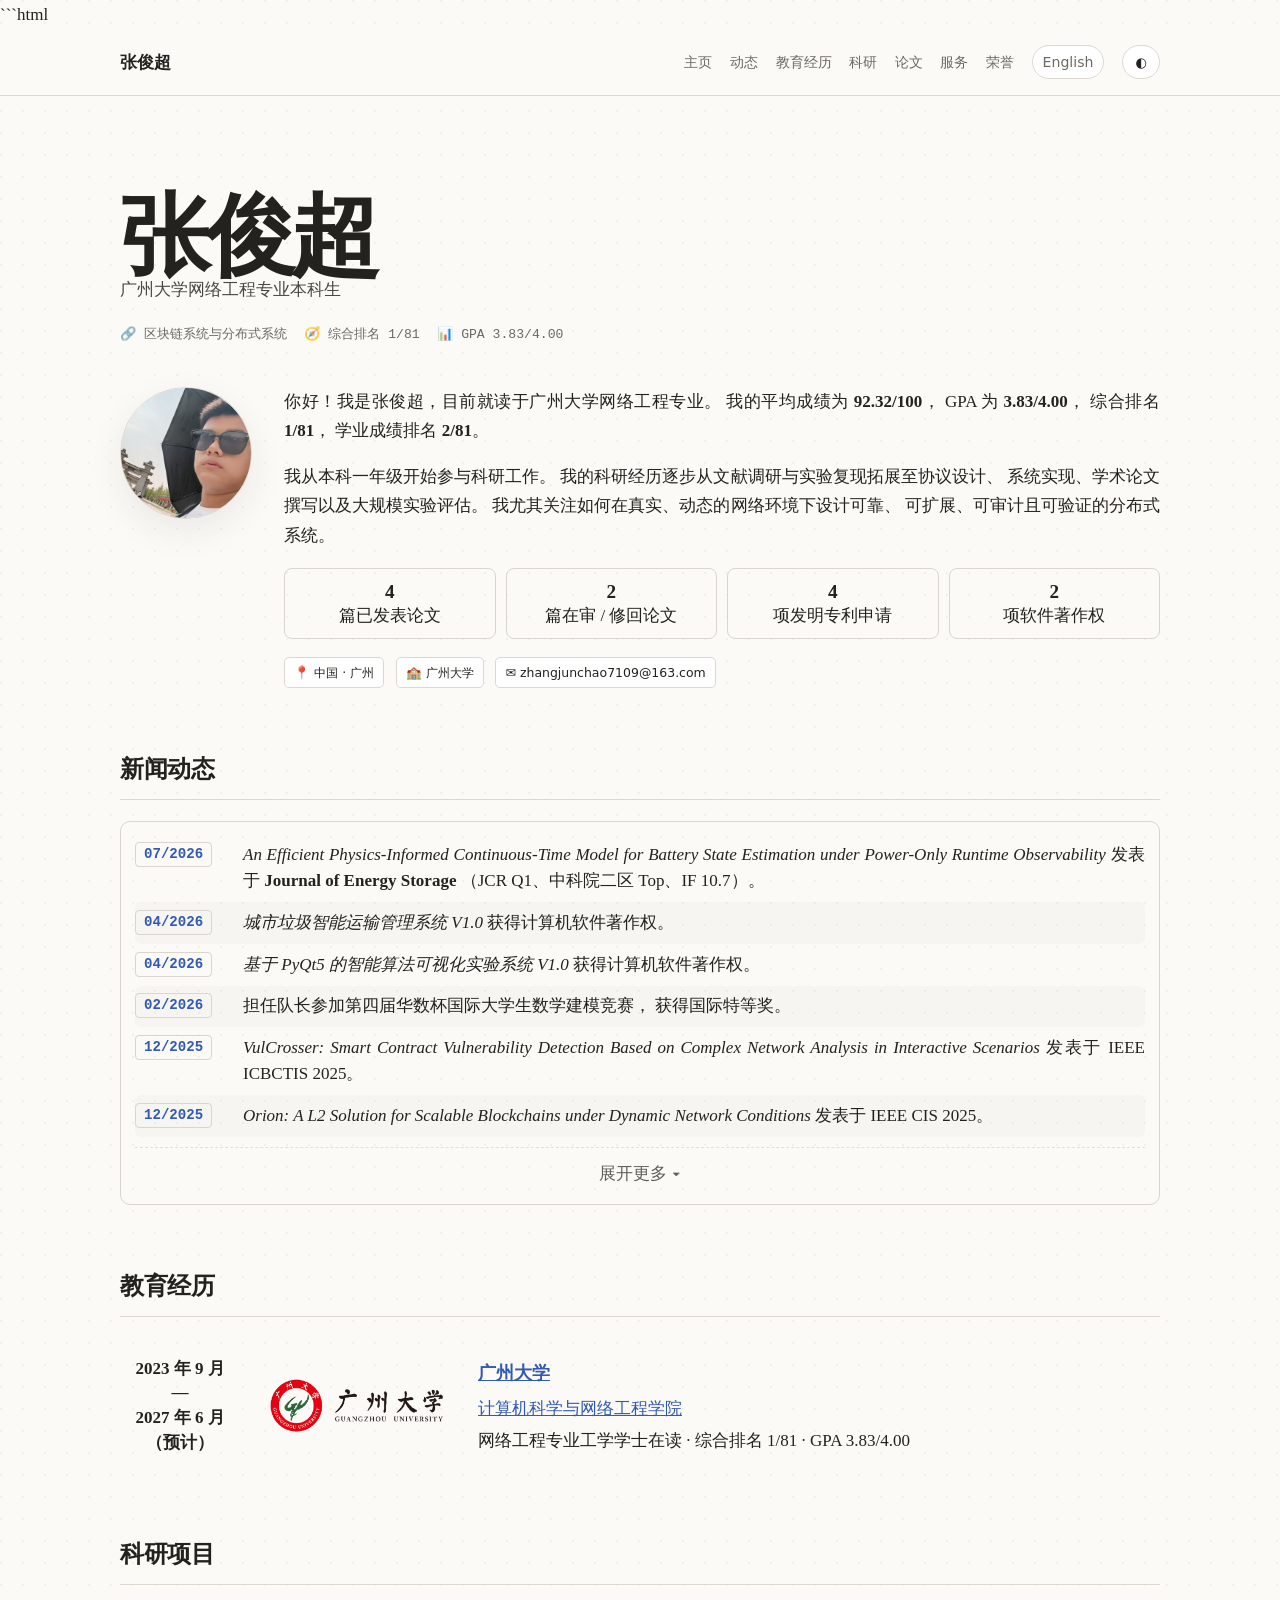
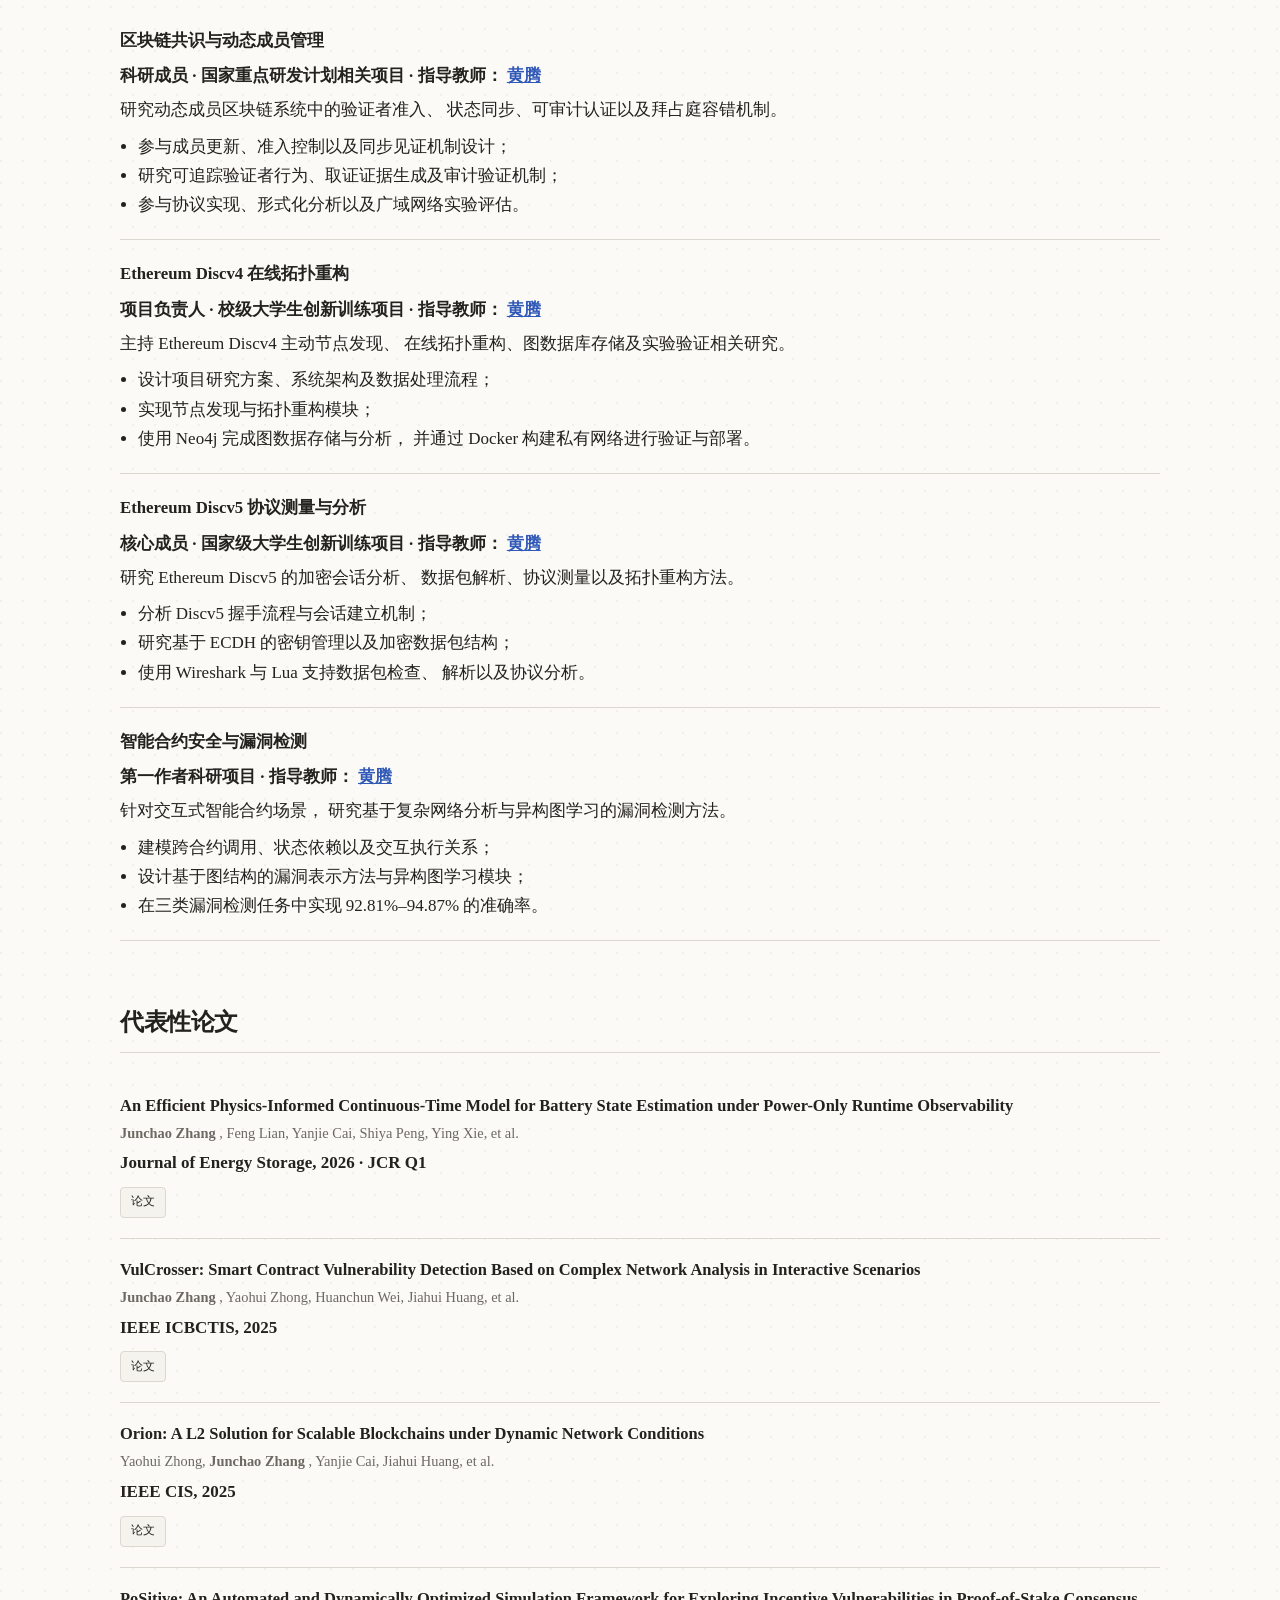
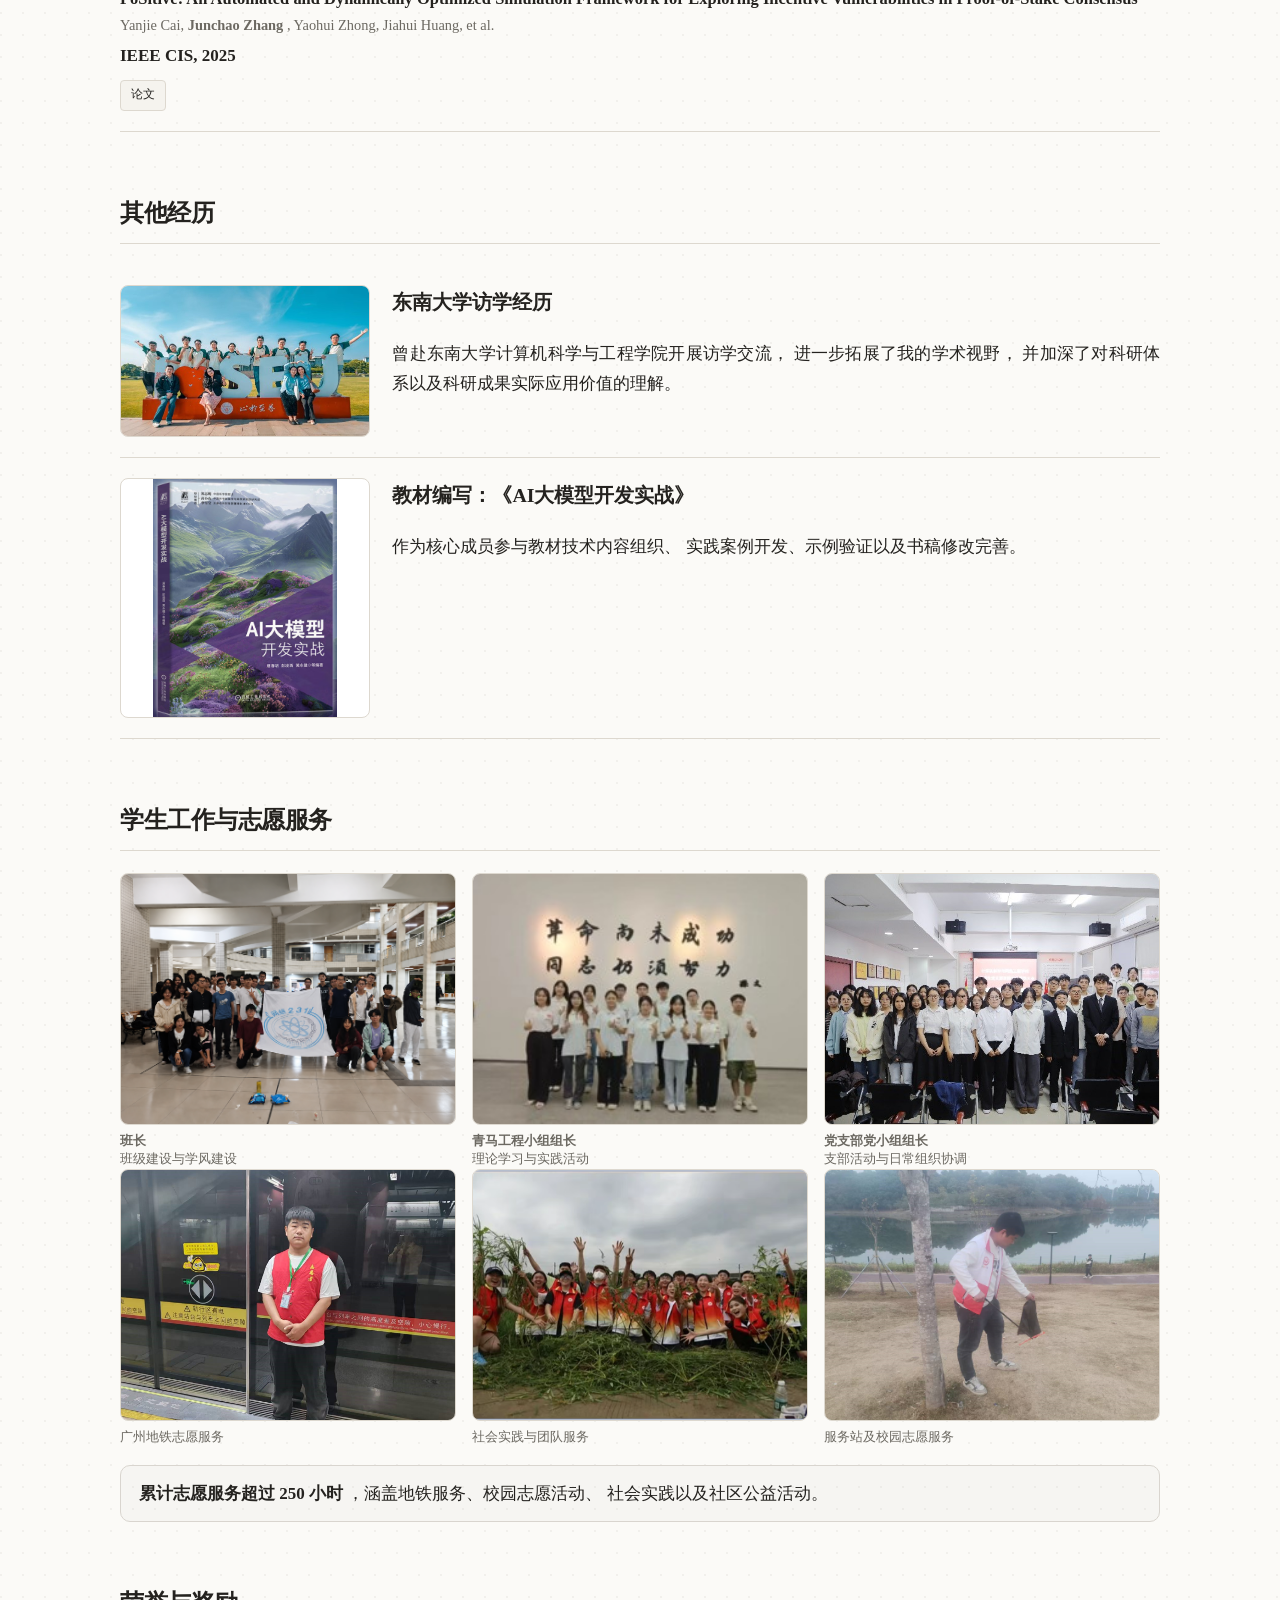
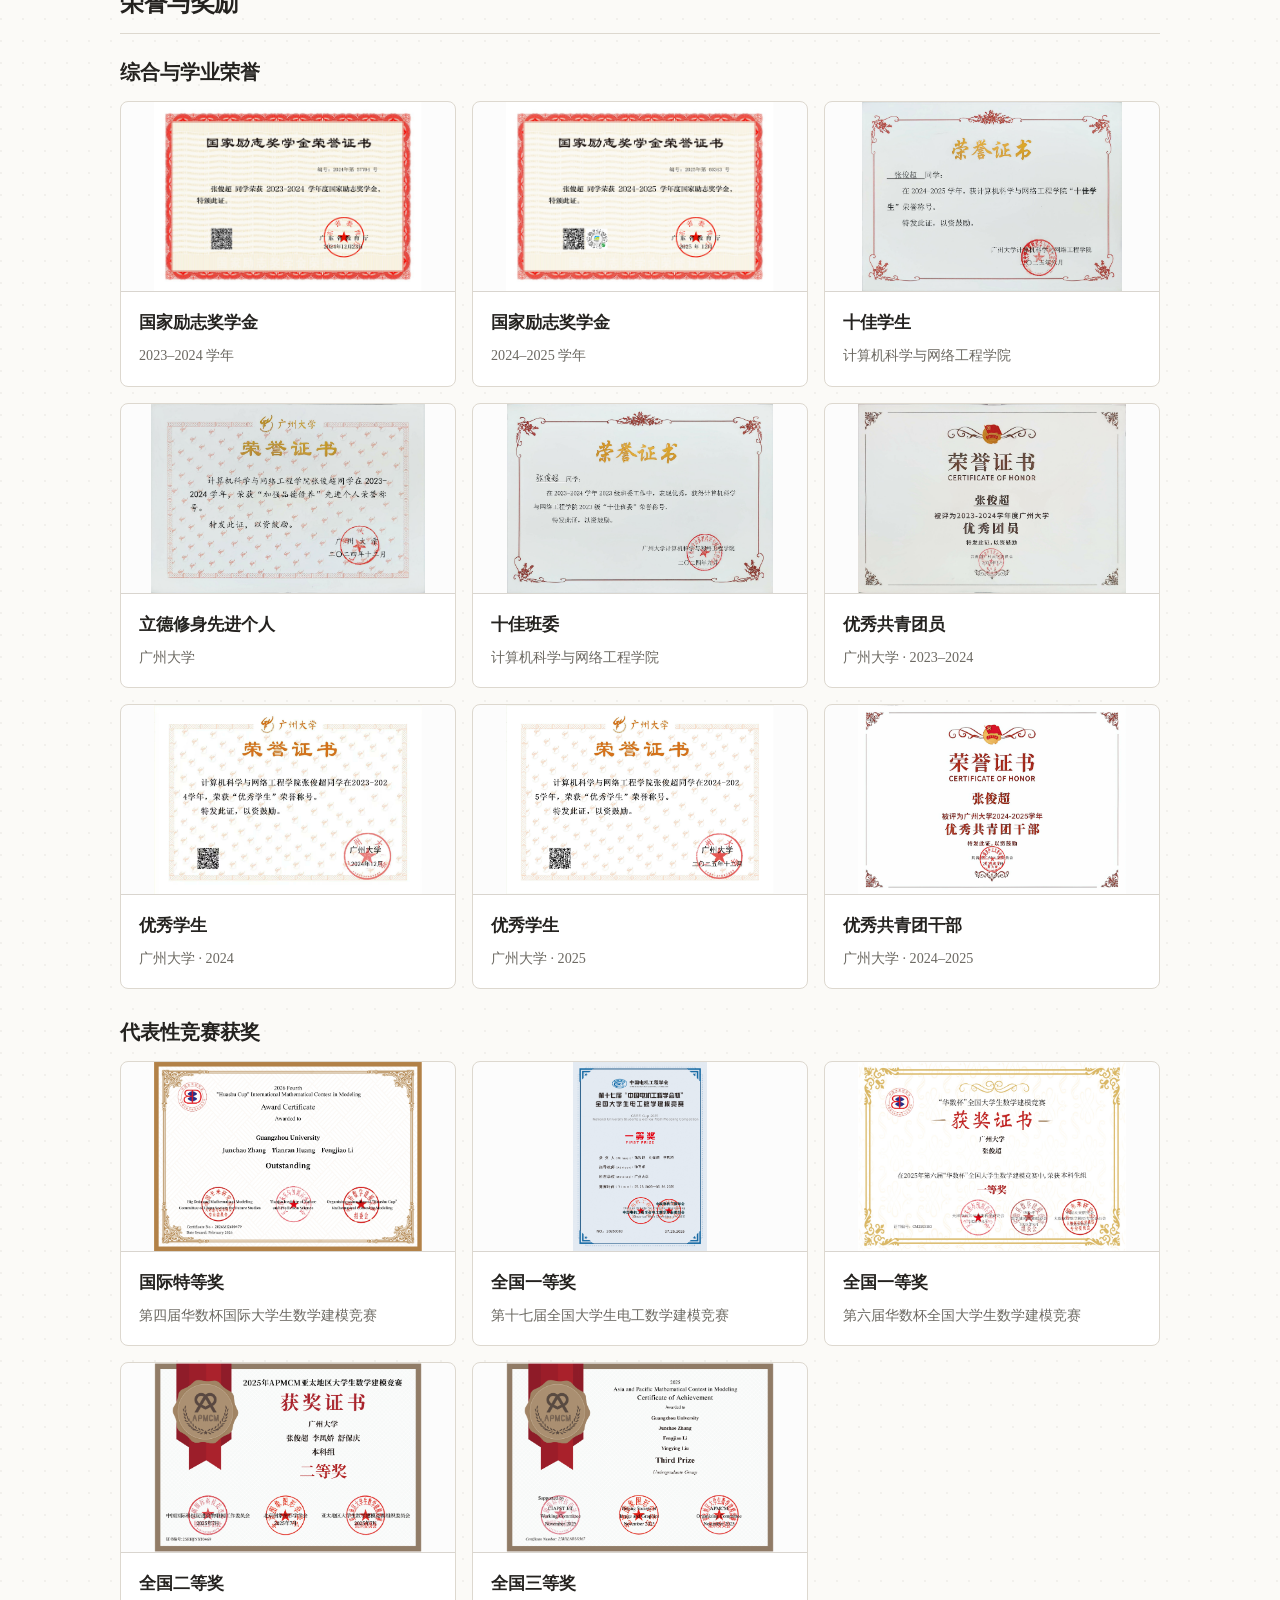
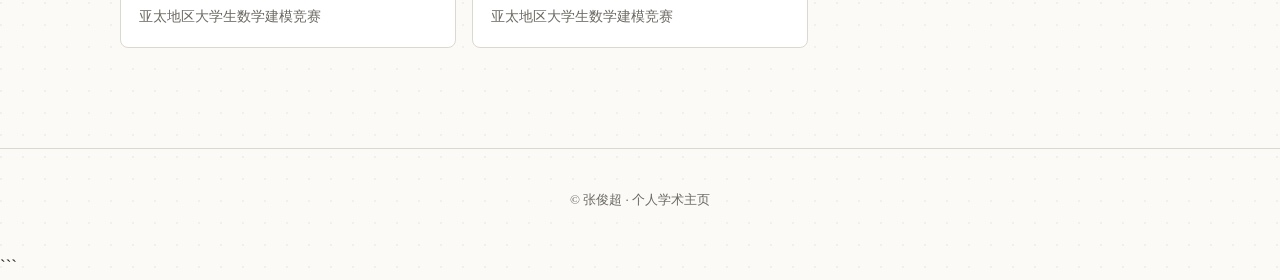
==== commit eb672e0a: "Update index.html" ====
--- a/zh/index.html
+++ b/zh/index.html
@@ -1318,19 +1318,6 @@
           </p>
 
 
-          <p class="paper-role">
-
-            <strong>
-              贡献：
-            </strong>
-
-            第一作者 ·
-            推导基于电荷守恒的常微分方程模型，
-            并实现低内存占用的在线状态估计器。
-
-          </p>
-
-
           <div class="buttons">
 
             <a
@@ -1380,20 +1367,6 @@
 
           </p>
 
-
-          <p class="paper-role">
-
-            <strong>
-              贡献：
-            </strong>
-
-            第一作者 ·
-            建模跨合约依赖关系，
-            并参与异构图学习框架设计及实验评估。
-
-          </p>
-
-
           <div class="buttons">
 
             <a
@@ -1444,20 +1417,6 @@
 
           </p>
 
-
-          <p class="paper-role">
-
-            <strong>
-              贡献：
-            </strong>
-
-            第二作者 ·
-            参与网络模型设计、协议实现以及基于
-            72 个云节点的实验评估。
-
-          </p>
-
-
           <div class="buttons">
 
             <a
@@ -1507,20 +1466,6 @@
             IEEE CIS, 2025
 
           </p>
-
-
-          <p class="paper-role">
-
-            <strong>
-              贡献：
-            </strong>
-
-            第二作者 ·
-            参与攻击场景建模，
-            并独立实现强化学习优化模块。
-
-          </p>
-
 
           <div class="buttons">
 
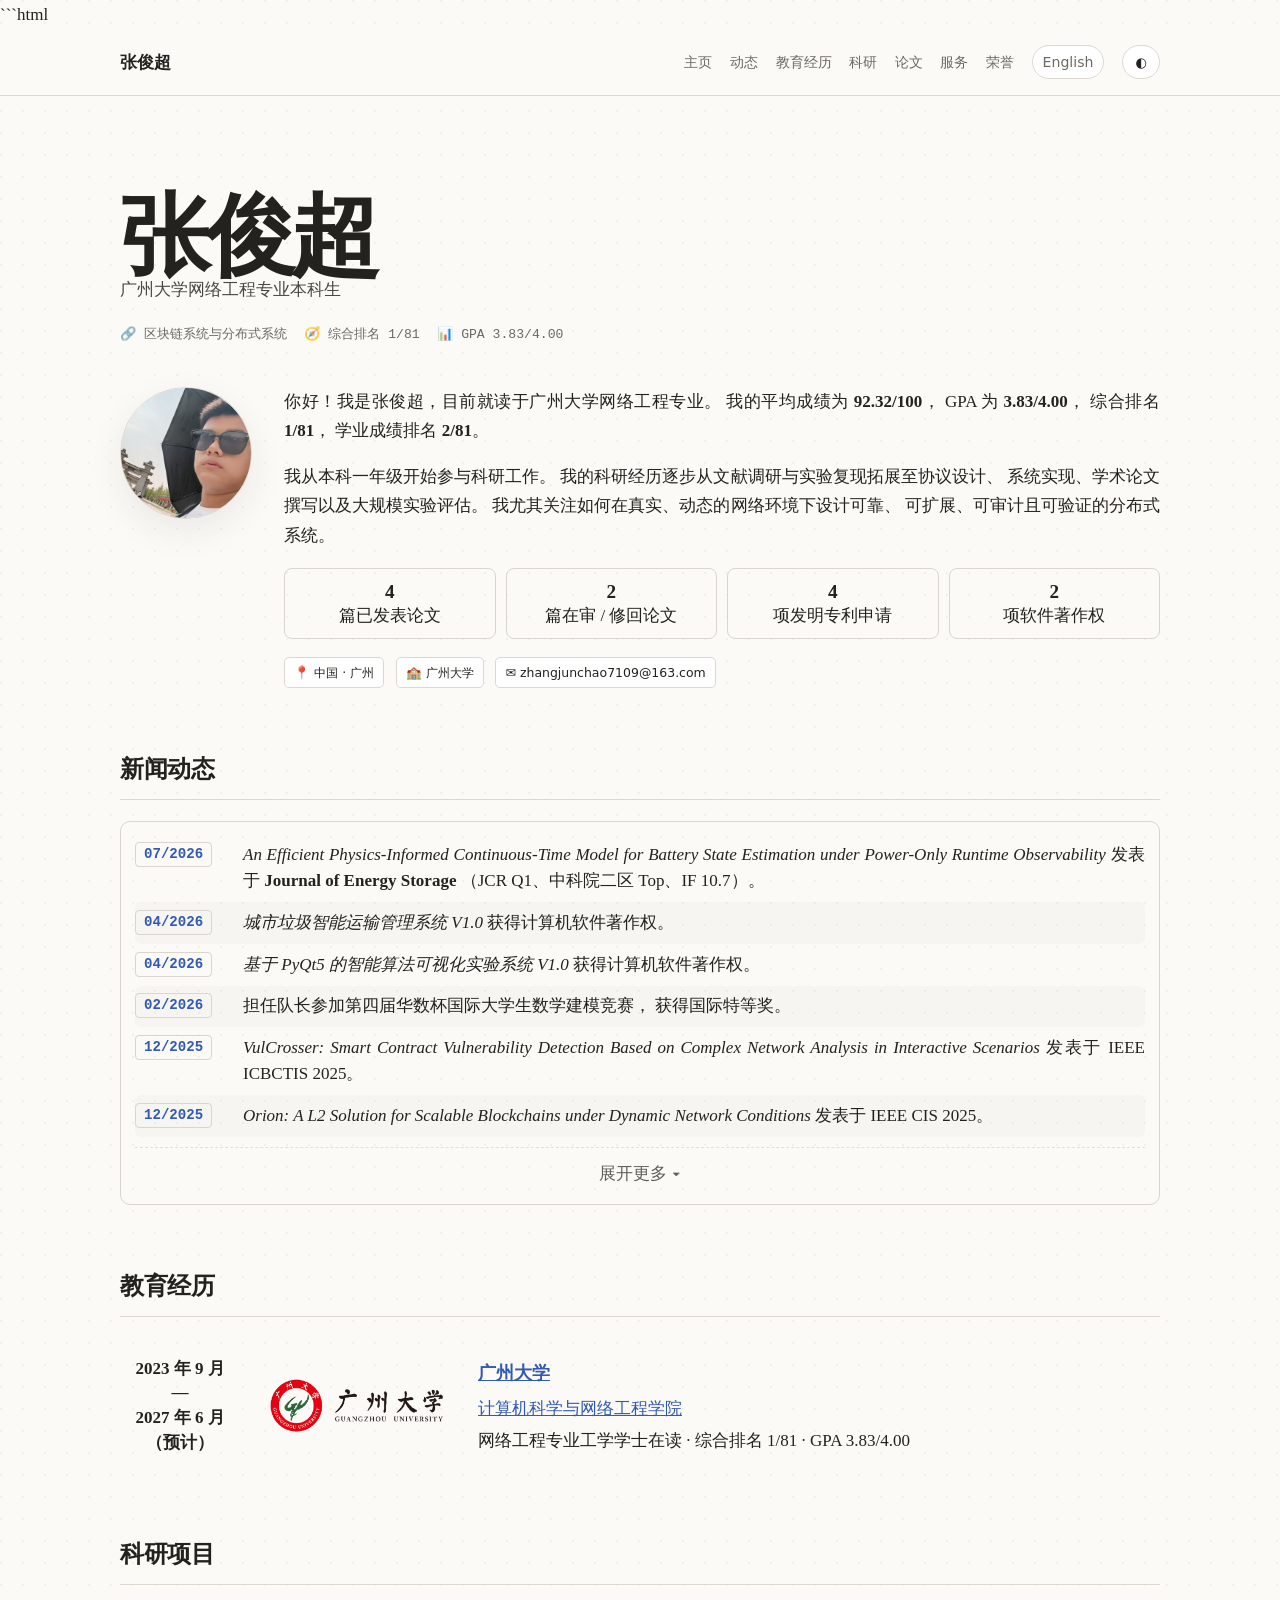
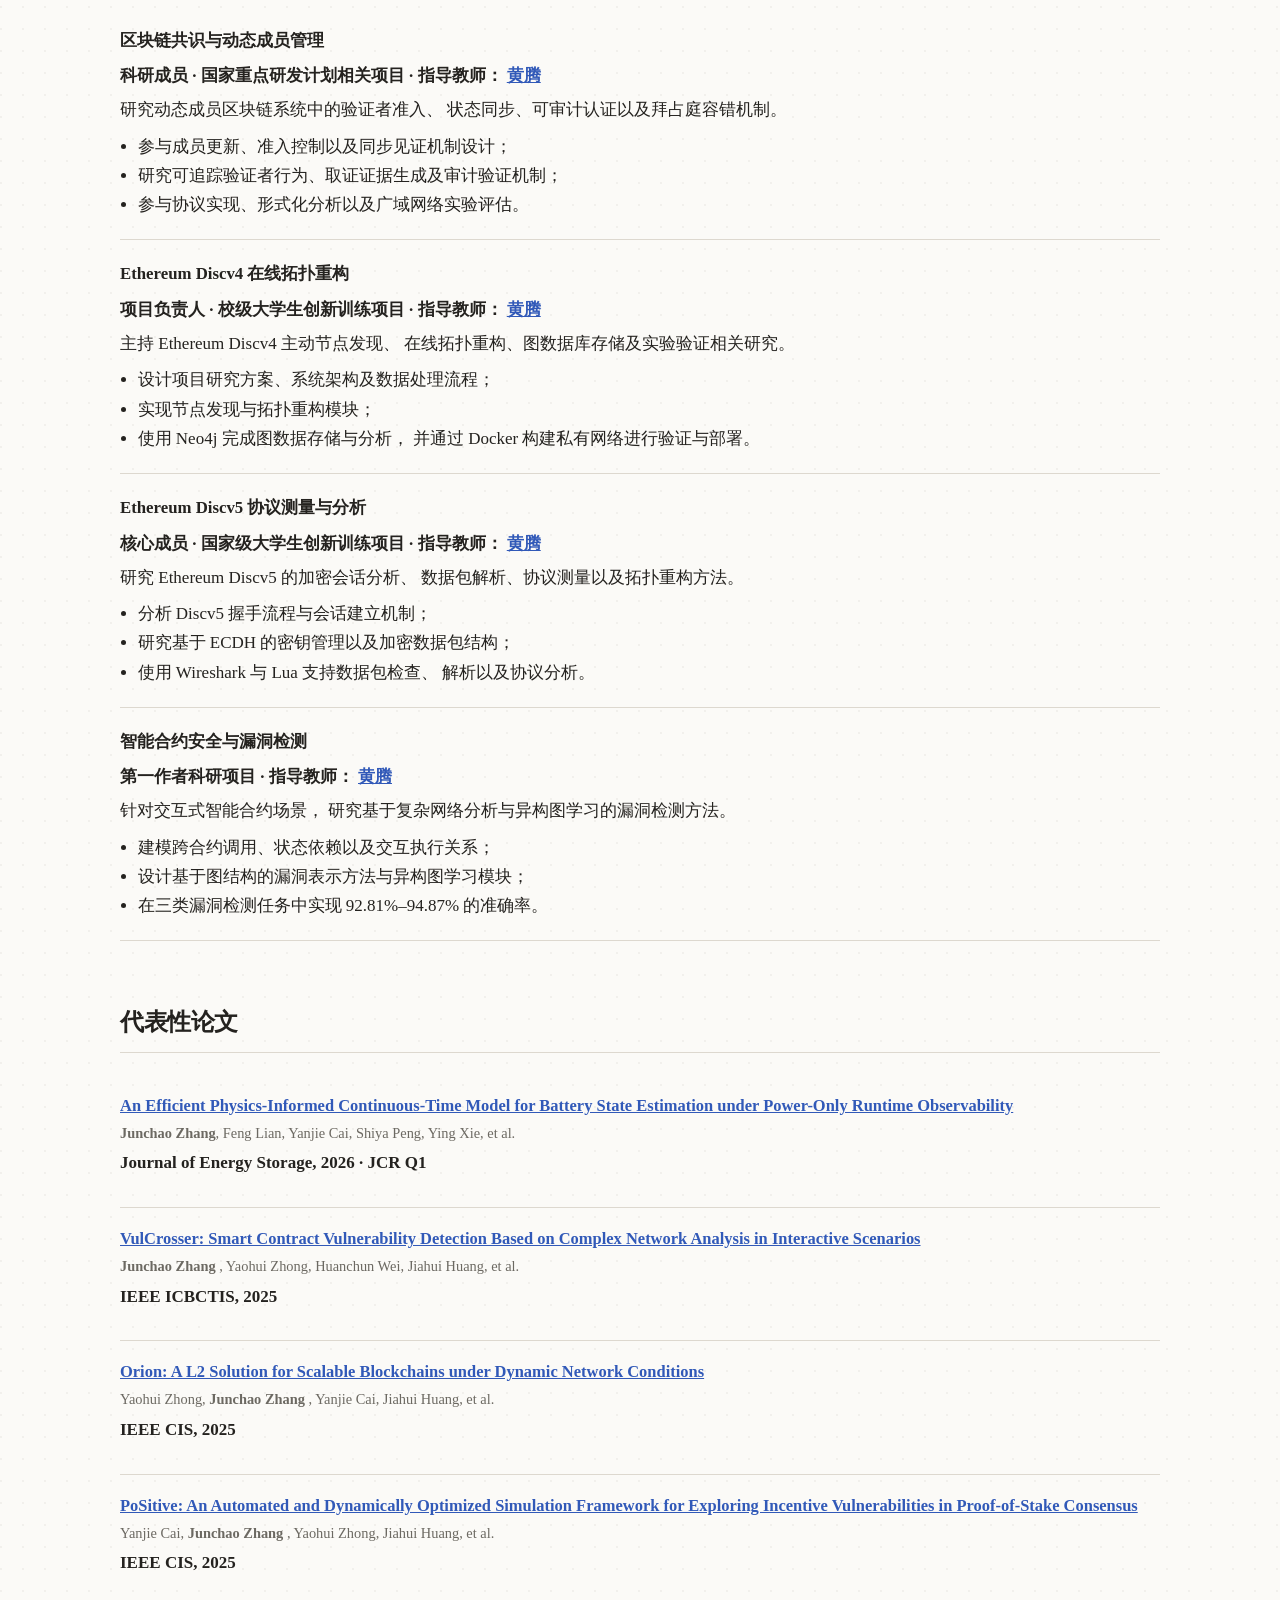
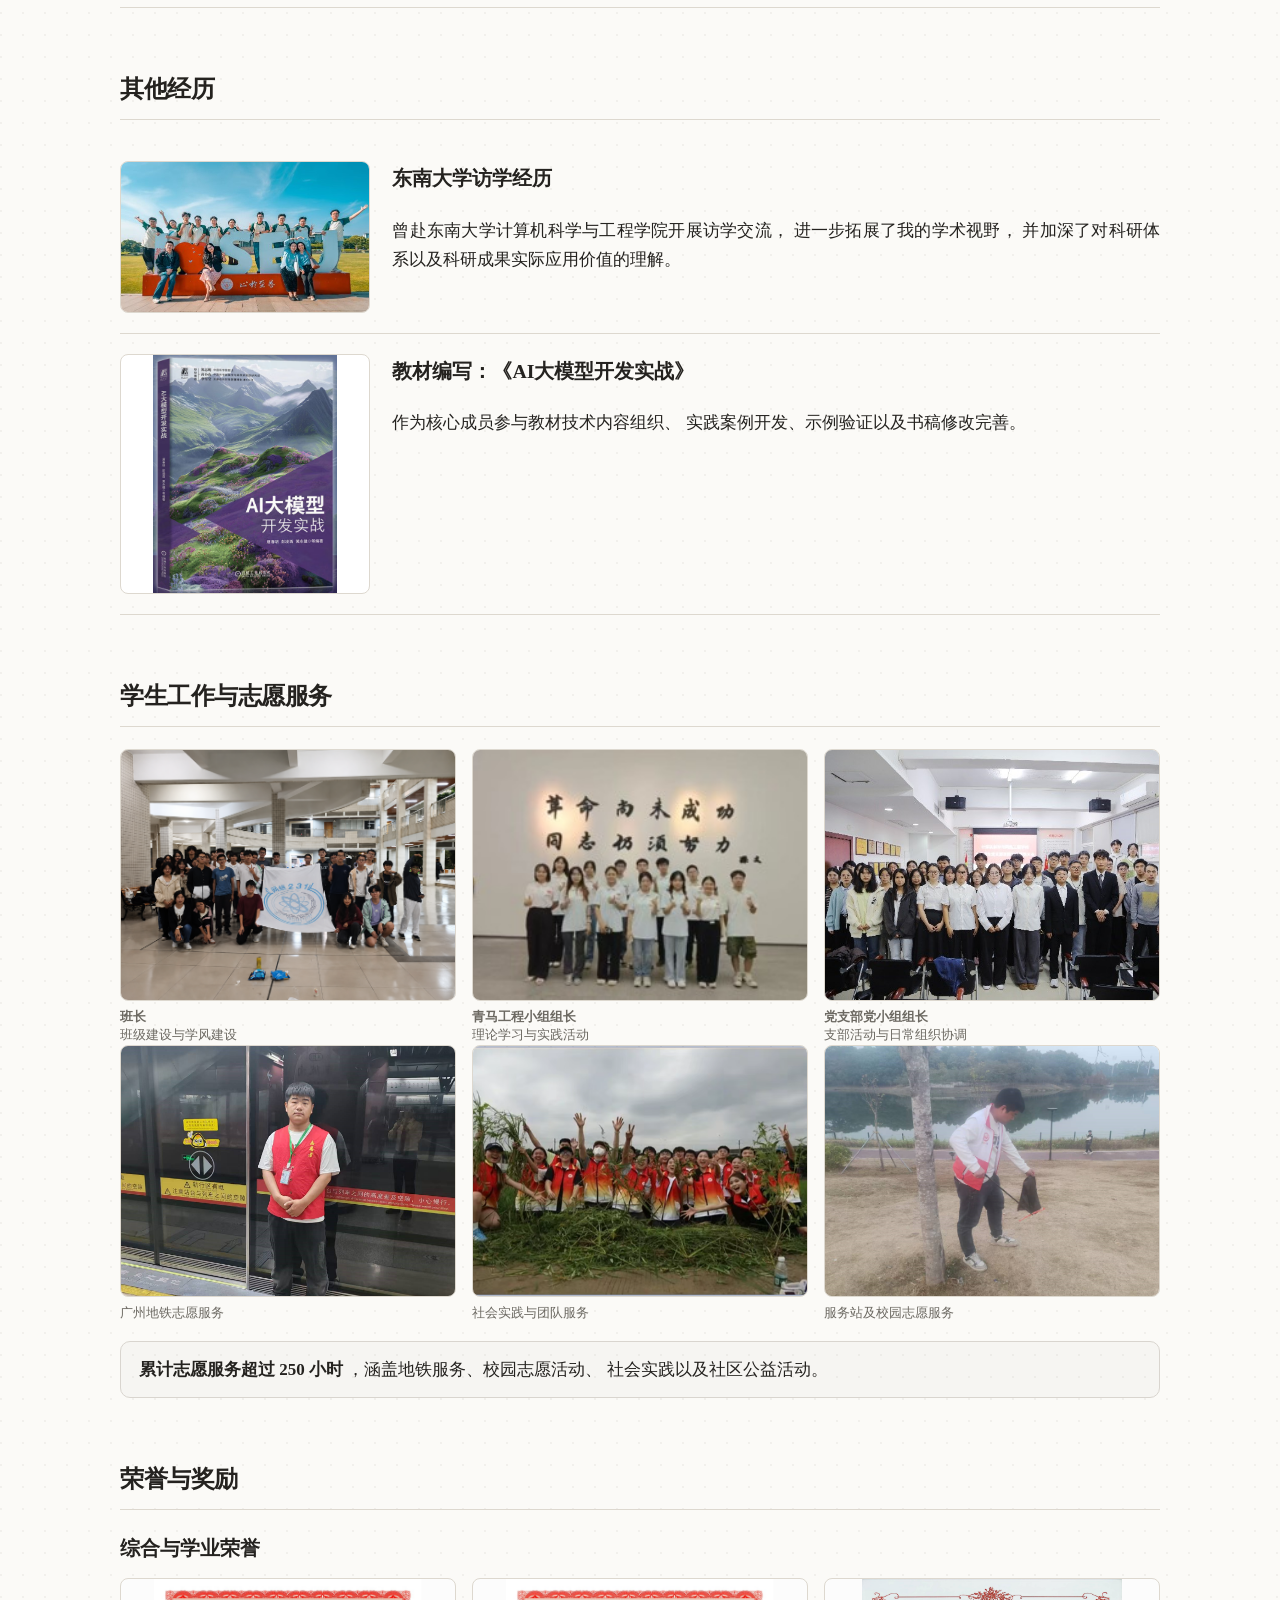
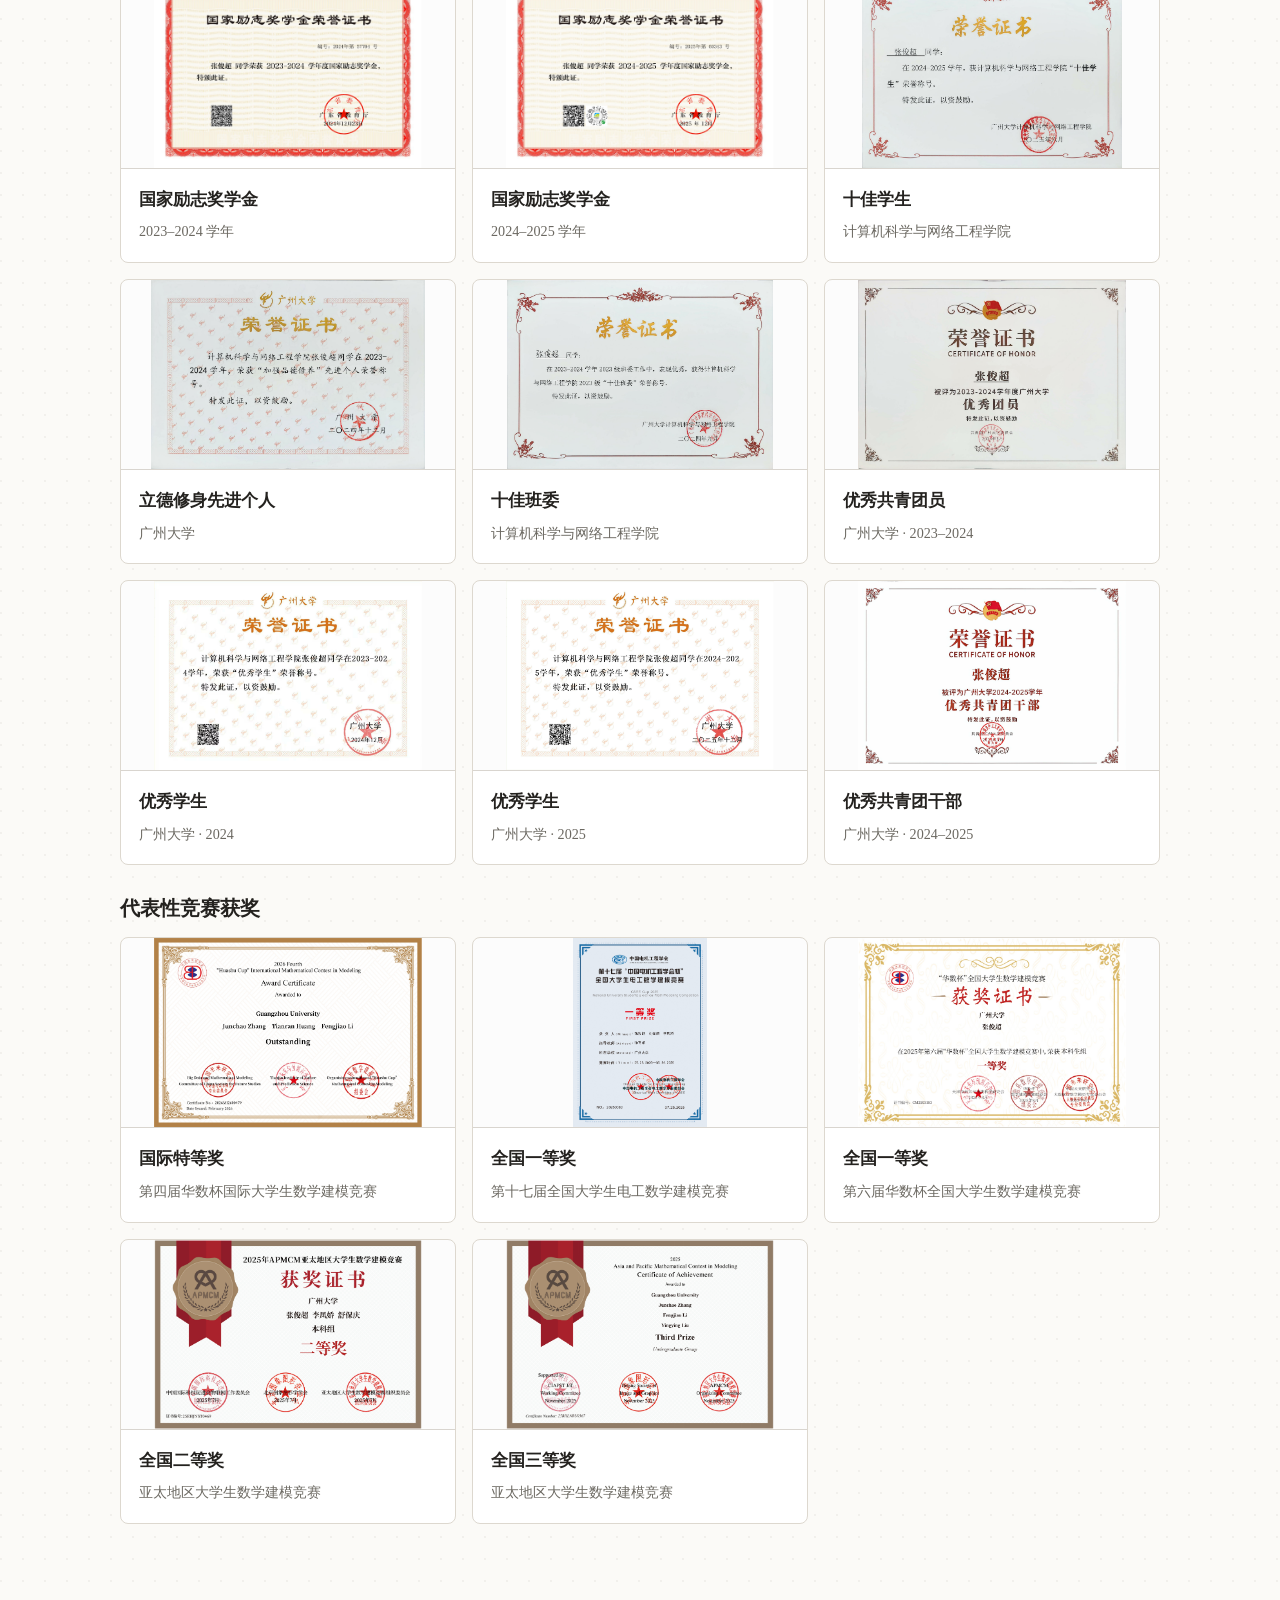
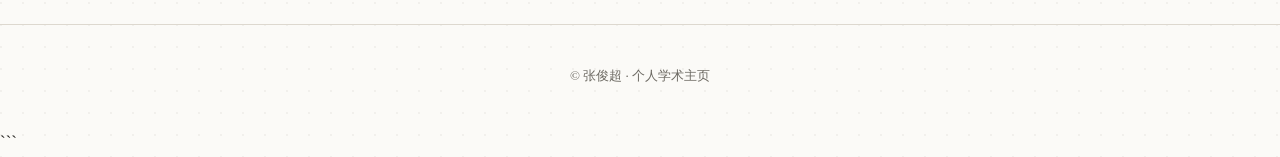
==== commit ad4427a1: "Update index.html" ====
--- a/zh/index.html
+++ b/zh/index.html
@@ -1288,62 +1288,49 @@
       <!-- 论文 1 -->
 
       <article class="paper">
-
         <div>
-
+      
           <h3>
-            An Efficient Physics-Informed Continuous-Time Model for Battery State Estimation under Power-Only Runtime Observability
+            <a
+              href="https://www.sciencedirect.com/science/article/pii/S2352152X26031920"
+              target="_blank"
+              rel="noopener noreferrer"
+            >
+              An Efficient Physics-Informed Continuous-Time Model for Battery State Estimation under Power-Only Runtime Observability
+            </a>
           </h3>
-
-
+      
           <p class="authors">
-
-            <strong>
-              Junchao Zhang
-            </strong>,
-
+            <strong>Junchao Zhang</strong>,
             Feng Lian,
             Yanjie Cai,
             Shiya Peng,
             Ying Xie,
             et al.
-
           </p>
-
-
+      
           <p class="venue">
-
             Journal of Energy Storage, 2026 · JCR Q1
-
           </p>
-
-
-          <div class="buttons">
-
+      
+        </div>
+      </article>
+
+
+      <!-- 论文 2 -->
+
+      <article class="paper">
+
+        <div>
+
+          <h3>
             <a
-              class="button"
-              href="https://www.sciencedirect.com/science/article/pii/S2352152X26031920"
+              href="https://ieeexplore.ieee.org/document/11387622"
               target="_blank"
               rel="noopener noreferrer"
             >
-              论文
+              VulCrosser: Smart Contract Vulnerability Detection Based on Complex Network Analysis in Interactive Scenarios
             </a>
-
-          </div>
-
-        </div>
-
-      </article>
-
-
-      <!-- 论文 2 -->
-
-      <article class="paper">
-
-        <div>
-
-          <h3>
-            VulCrosser: Smart Contract Vulnerability Detection Based on Complex Network Analysis in Interactive Scenarios
           </h3>
 
 
@@ -1367,32 +1354,25 @@
 
           </p>
 
-          <div class="buttons">
-
+        </div>
+
+      </article>
+
+
+      <!-- 论文 3 -->
+
+      <article class="paper">
+
+        <div>
+
+          <h3>
             <a
-              class="button"
-              href="https://ieeexplore.ieee.org/document/11387622"
+              href="https://ieeexplore.ieee.org/document/11433893"
               target="_blank"
               rel="noopener noreferrer"
             >
-              论文
-            </a>
-
-          </div>
-
-        </div>
-
-      </article>
-
-
-      <!-- 论文 3 -->
-
-      <article class="paper">
-
-        <div>
-
-          <h3>
-            Orion: A L2 Solution for Scalable Blockchains under Dynamic Network Conditions
+              Orion: A L2 Solution for Scalable Blockchains under Dynamic Network Conditions
+            </a>  
           </h3>
 
 
@@ -1417,32 +1397,25 @@
 
           </p>
 
-          <div class="buttons">
-
+        </div>
+
+      </article>
+
+
+      <!-- 论文 4 -->
+
+      <article class="paper">
+
+        <div>
+
+          <h3>
             <a
-              class="button"
-              href="https://ieeexplore.ieee.org/document/11433893"
+              href="https://ieeexplore.ieee.org/document/11433744"
               target="_blank"
               rel="noopener noreferrer"
             >
-              论文
+              PoSitive: An Automated and Dynamically Optimized Simulation Framework for Exploring Incentive Vulnerabilities in Proof-of-Stake Consensus
             </a>
-
-          </div>
-
-        </div>
-
-      </article>
-
-
-      <!-- 论文 4 -->
-
-      <article class="paper">
-
-        <div>
-
-          <h3>
-            PoSitive: An Automated and Dynamically Optimized Simulation Framework for Exploring Incentive Vulnerabilities in Proof-of-Stake Consensus
           </h3>
 
 
@@ -1466,19 +1439,6 @@
             IEEE CIS, 2025
 
           </p>
-
-          <div class="buttons">
-
-            <a
-              class="button"
-              href="https://ieeexplore.ieee.org/document/11433744"
-              target="_blank"
-              rel="noopener noreferrer"
-            >
-              论文
-            </a>
-
-          </div>
 
         </div>
 
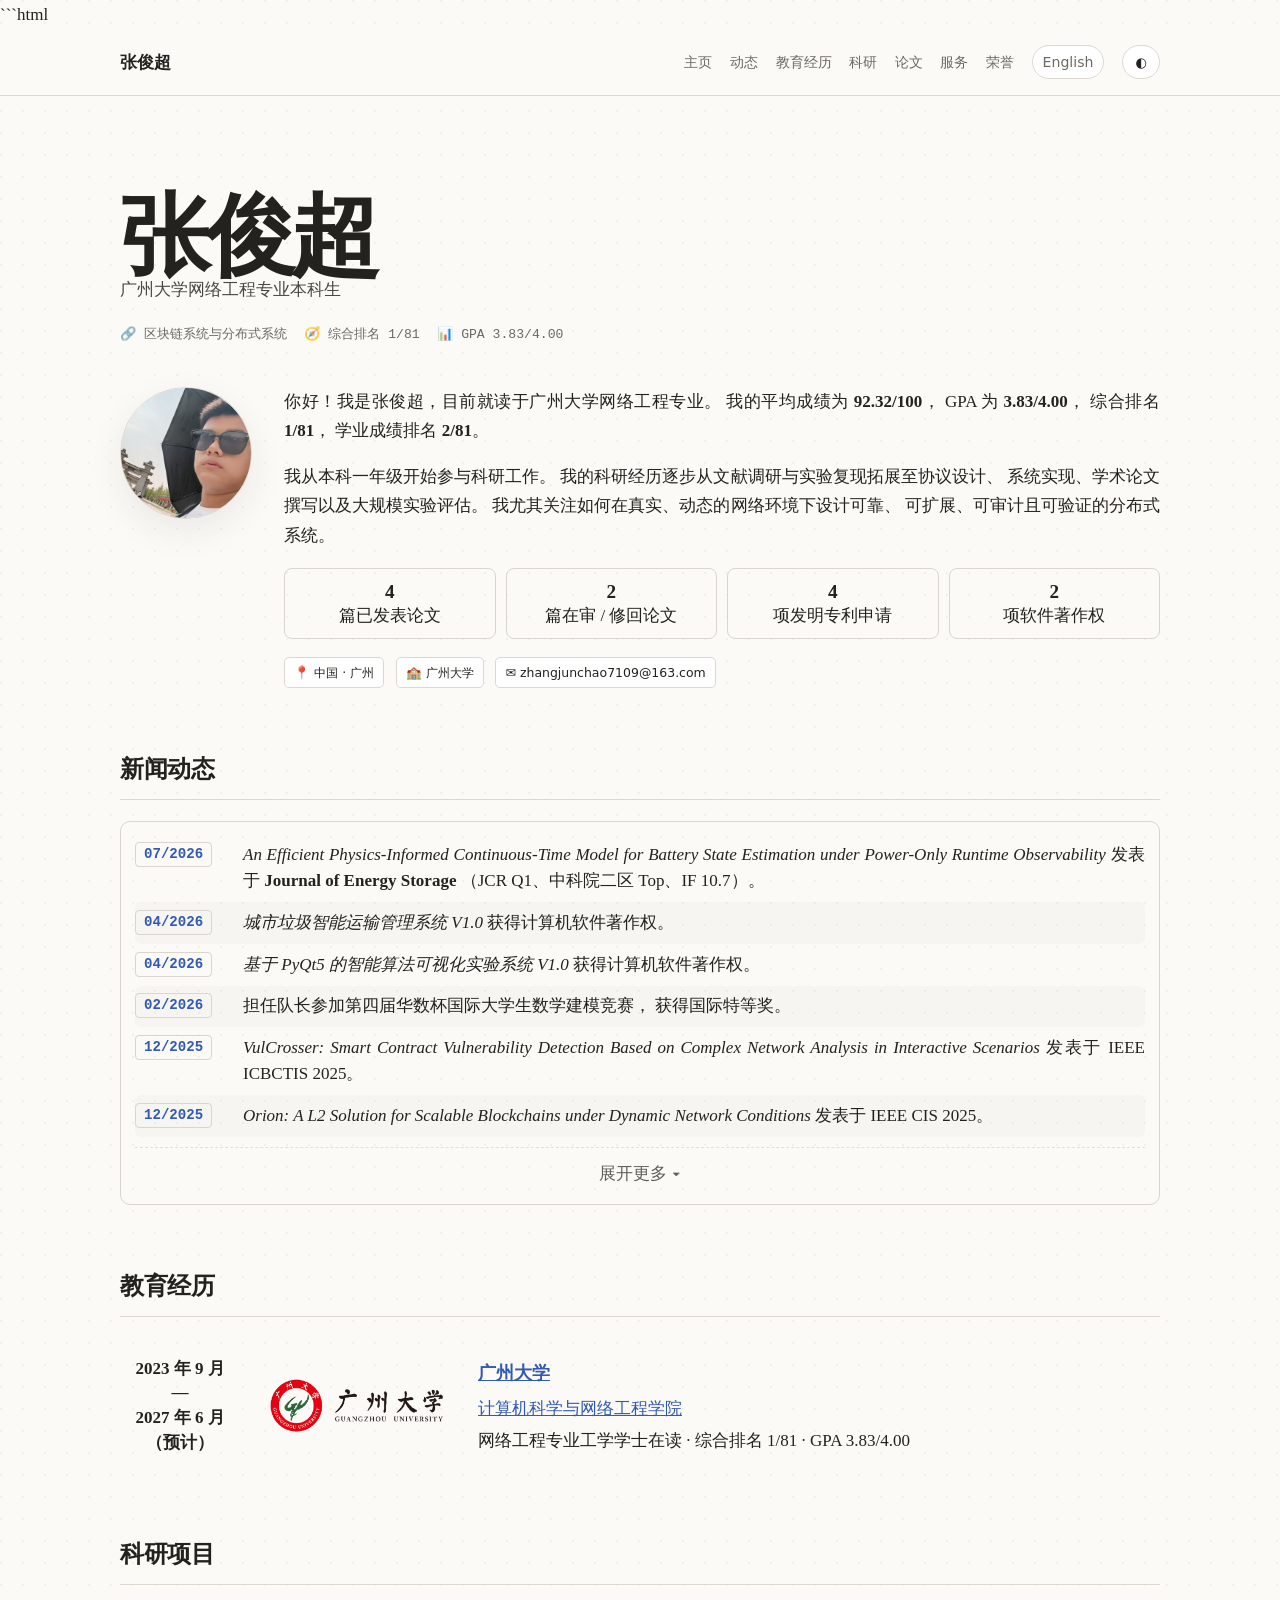
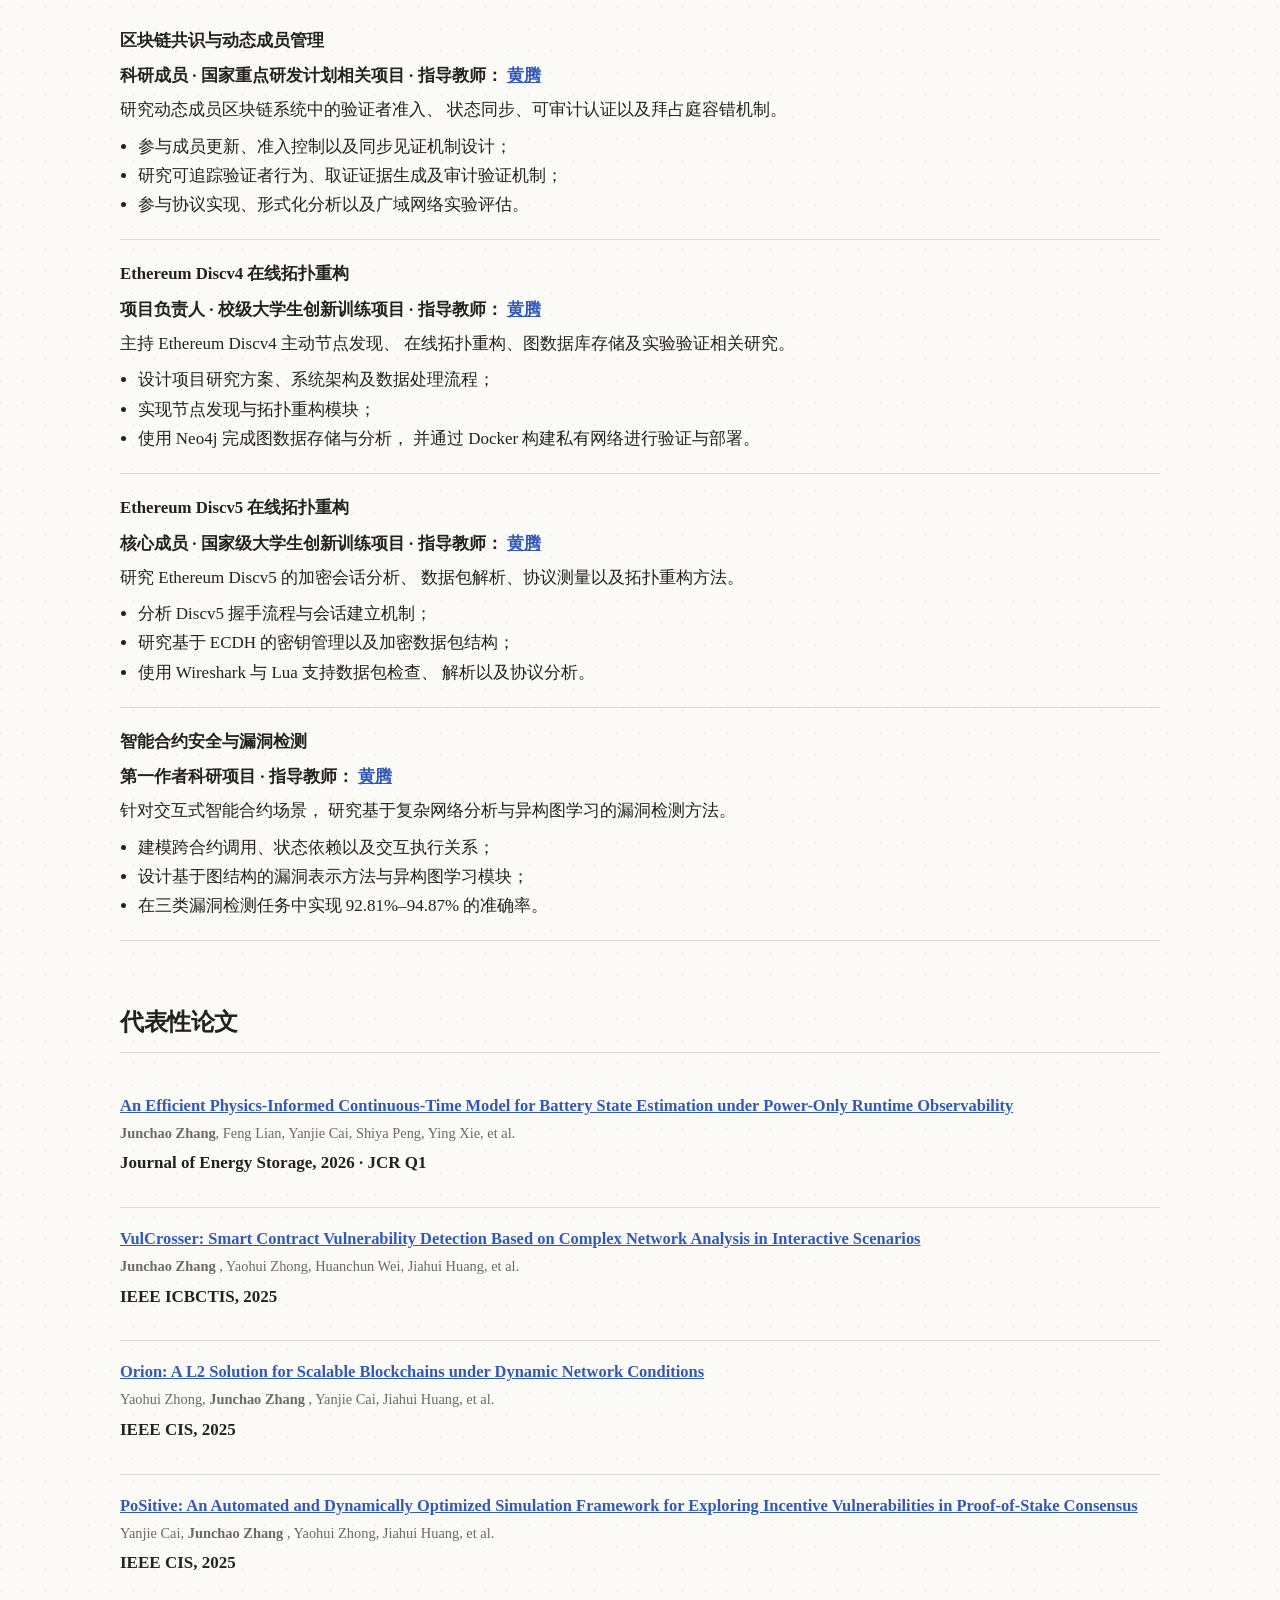
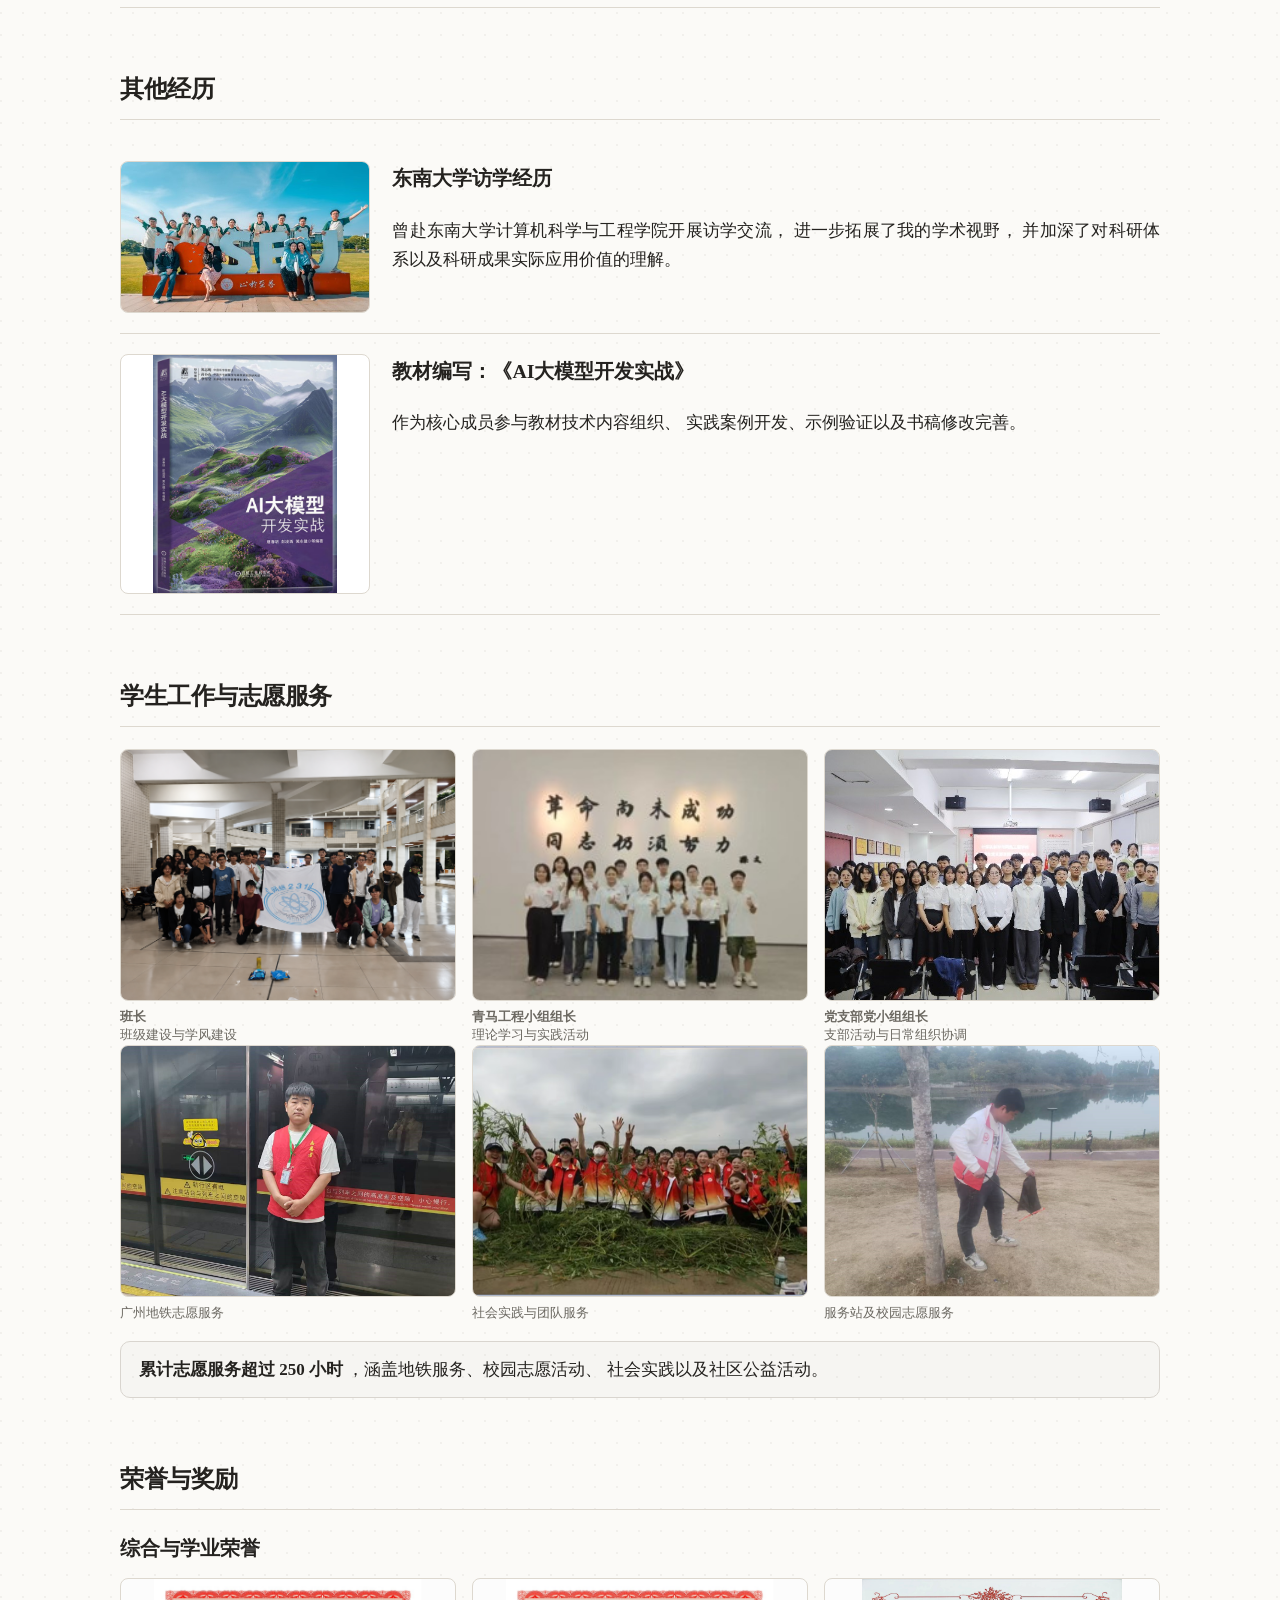
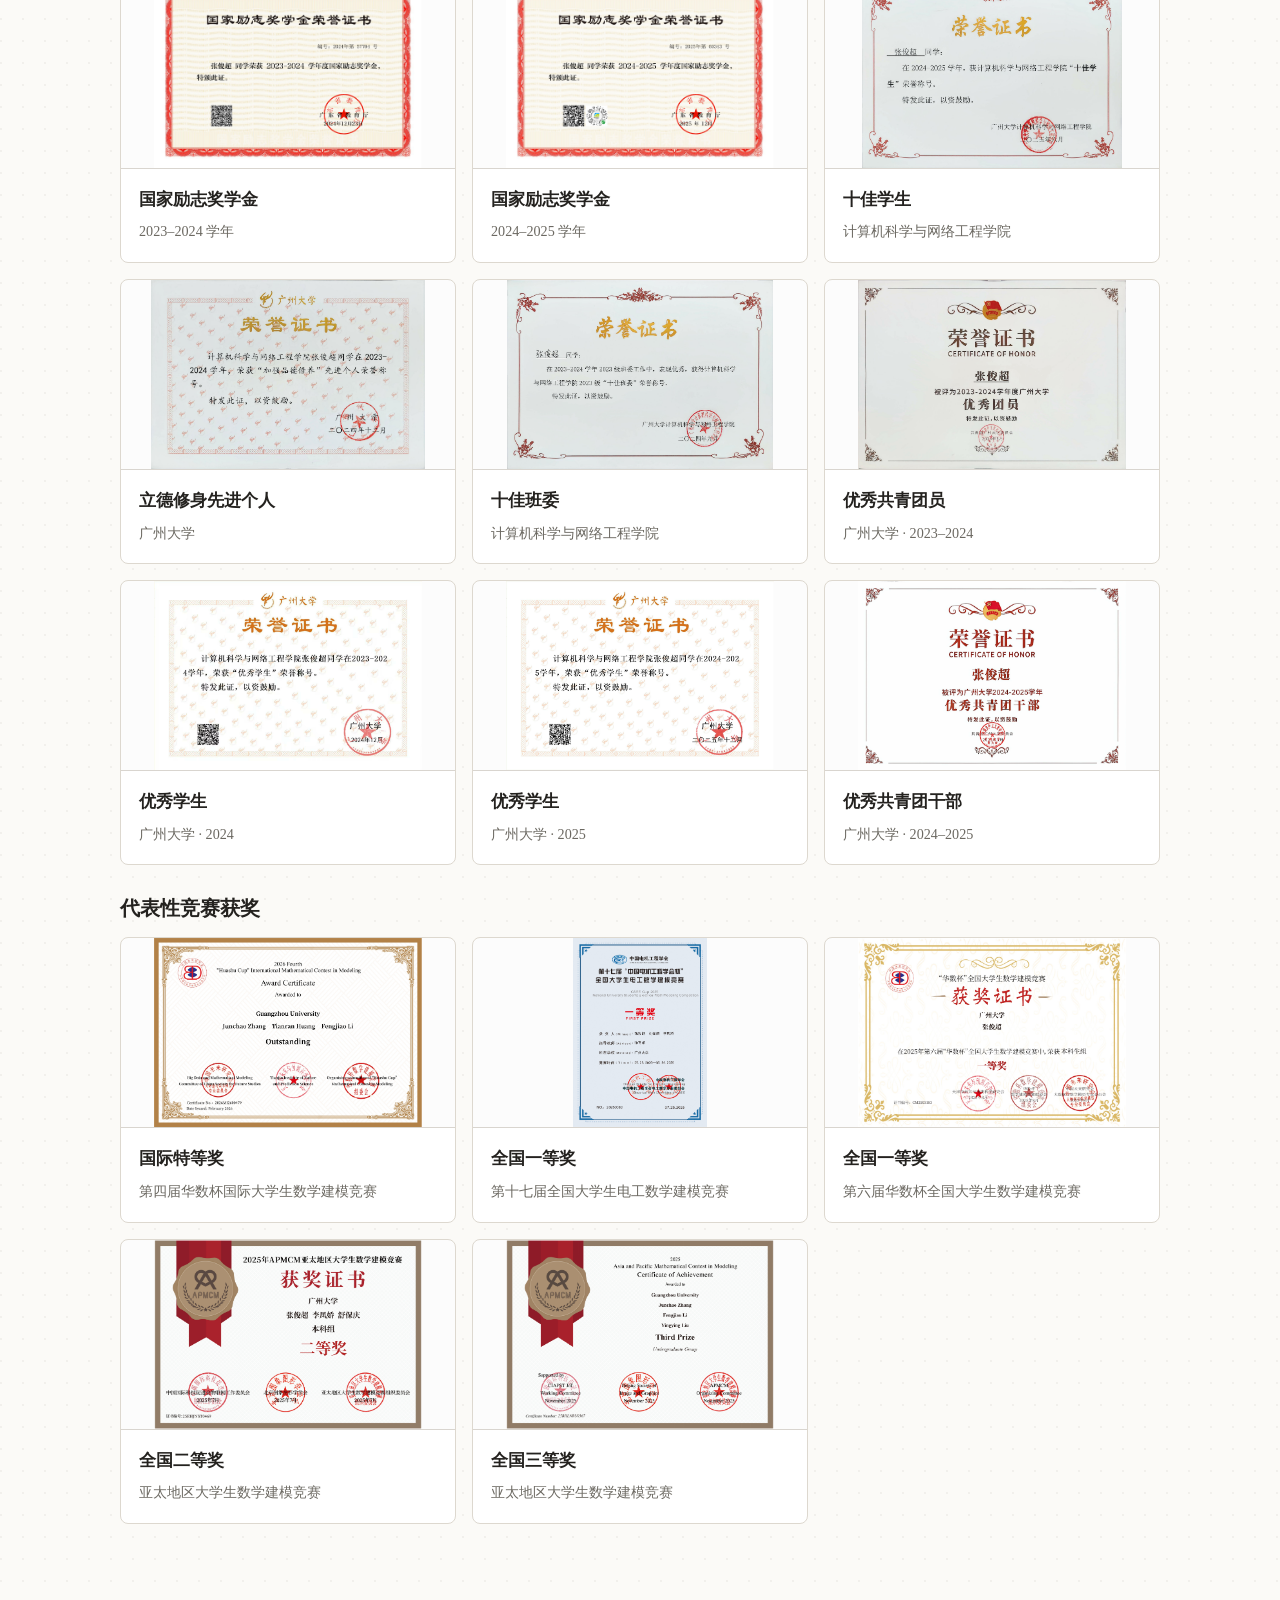
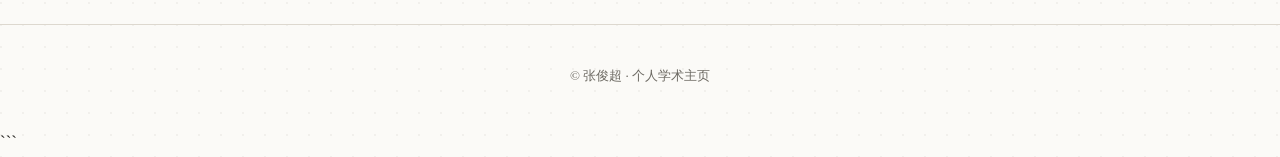
==== commit 7b908dfe: "Update index.html" ====
--- a/zh/index.html
+++ b/zh/index.html
@@ -1163,7 +1163,7 @@
         <div>
 
           <h3>
-            Ethereum Discv5 协议测量与分析
+            Ethereum Discv5 在线拓扑重构
           </h3>
 
 
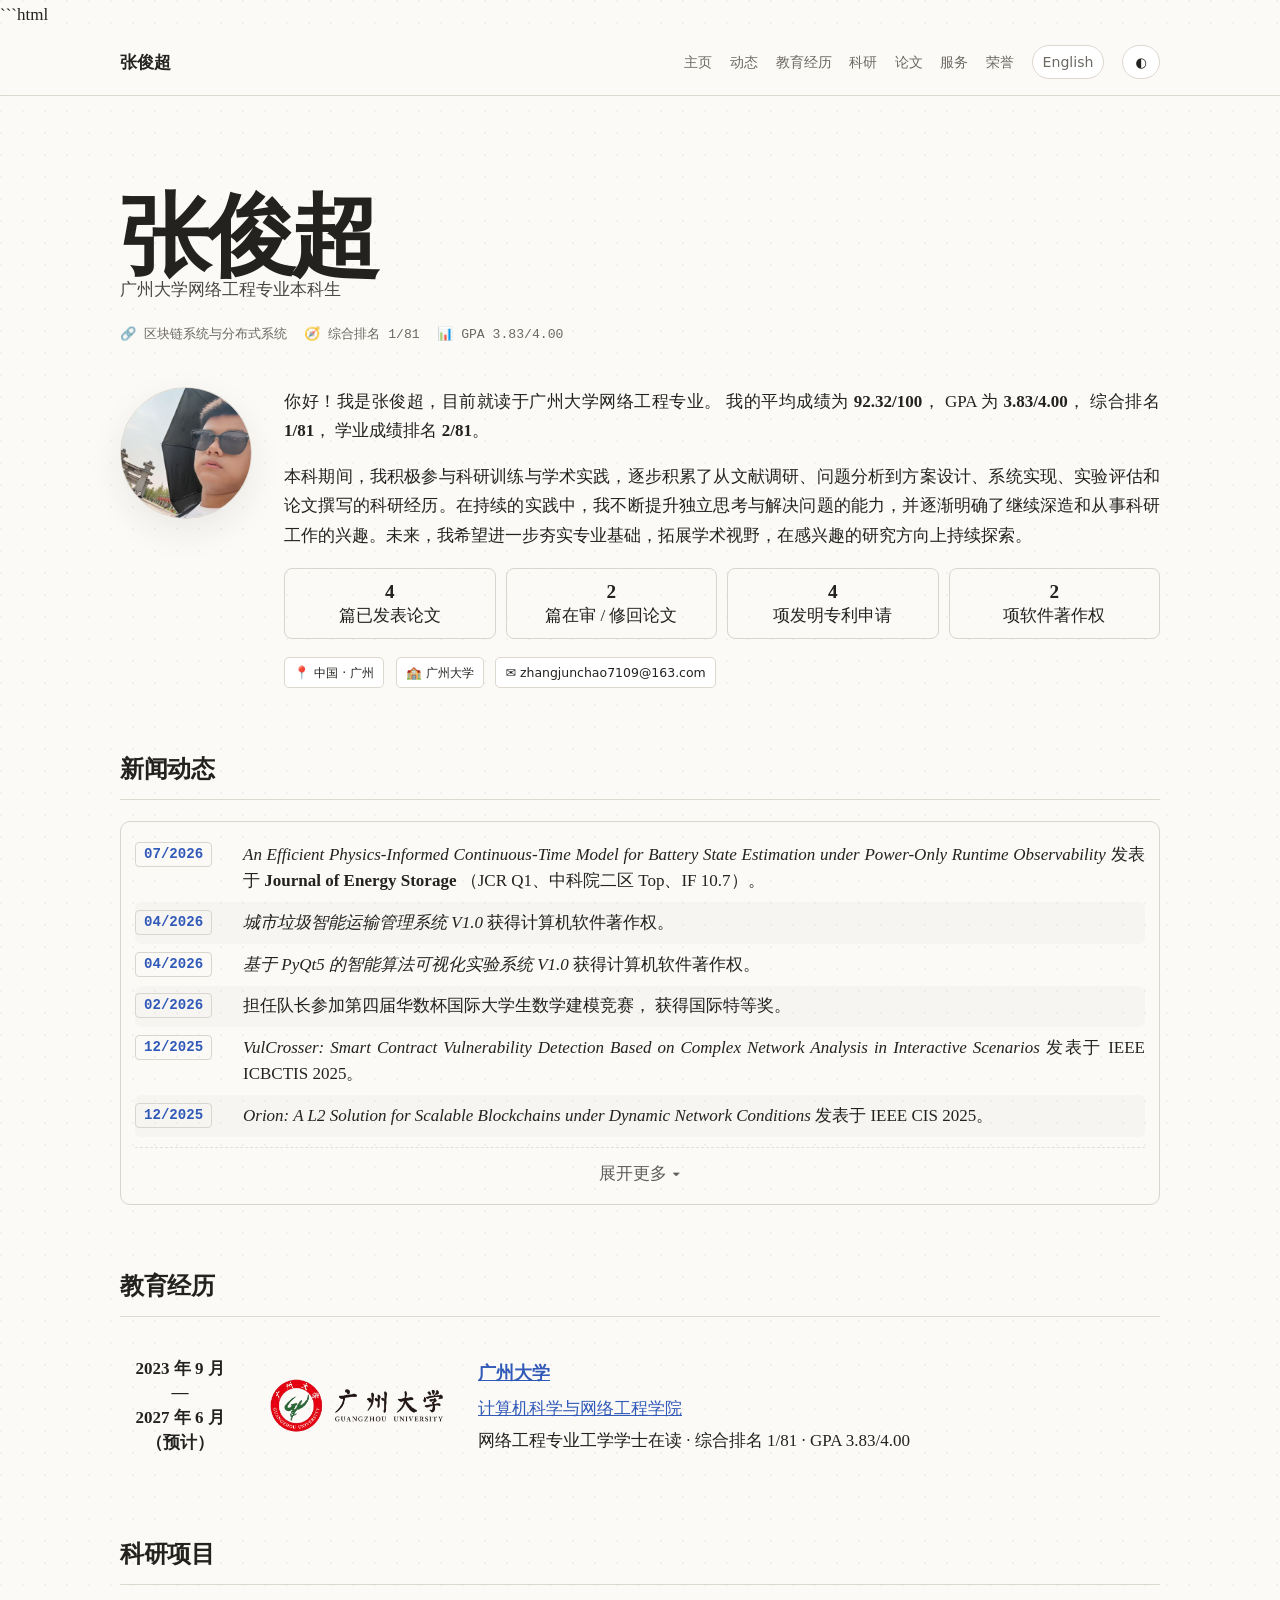
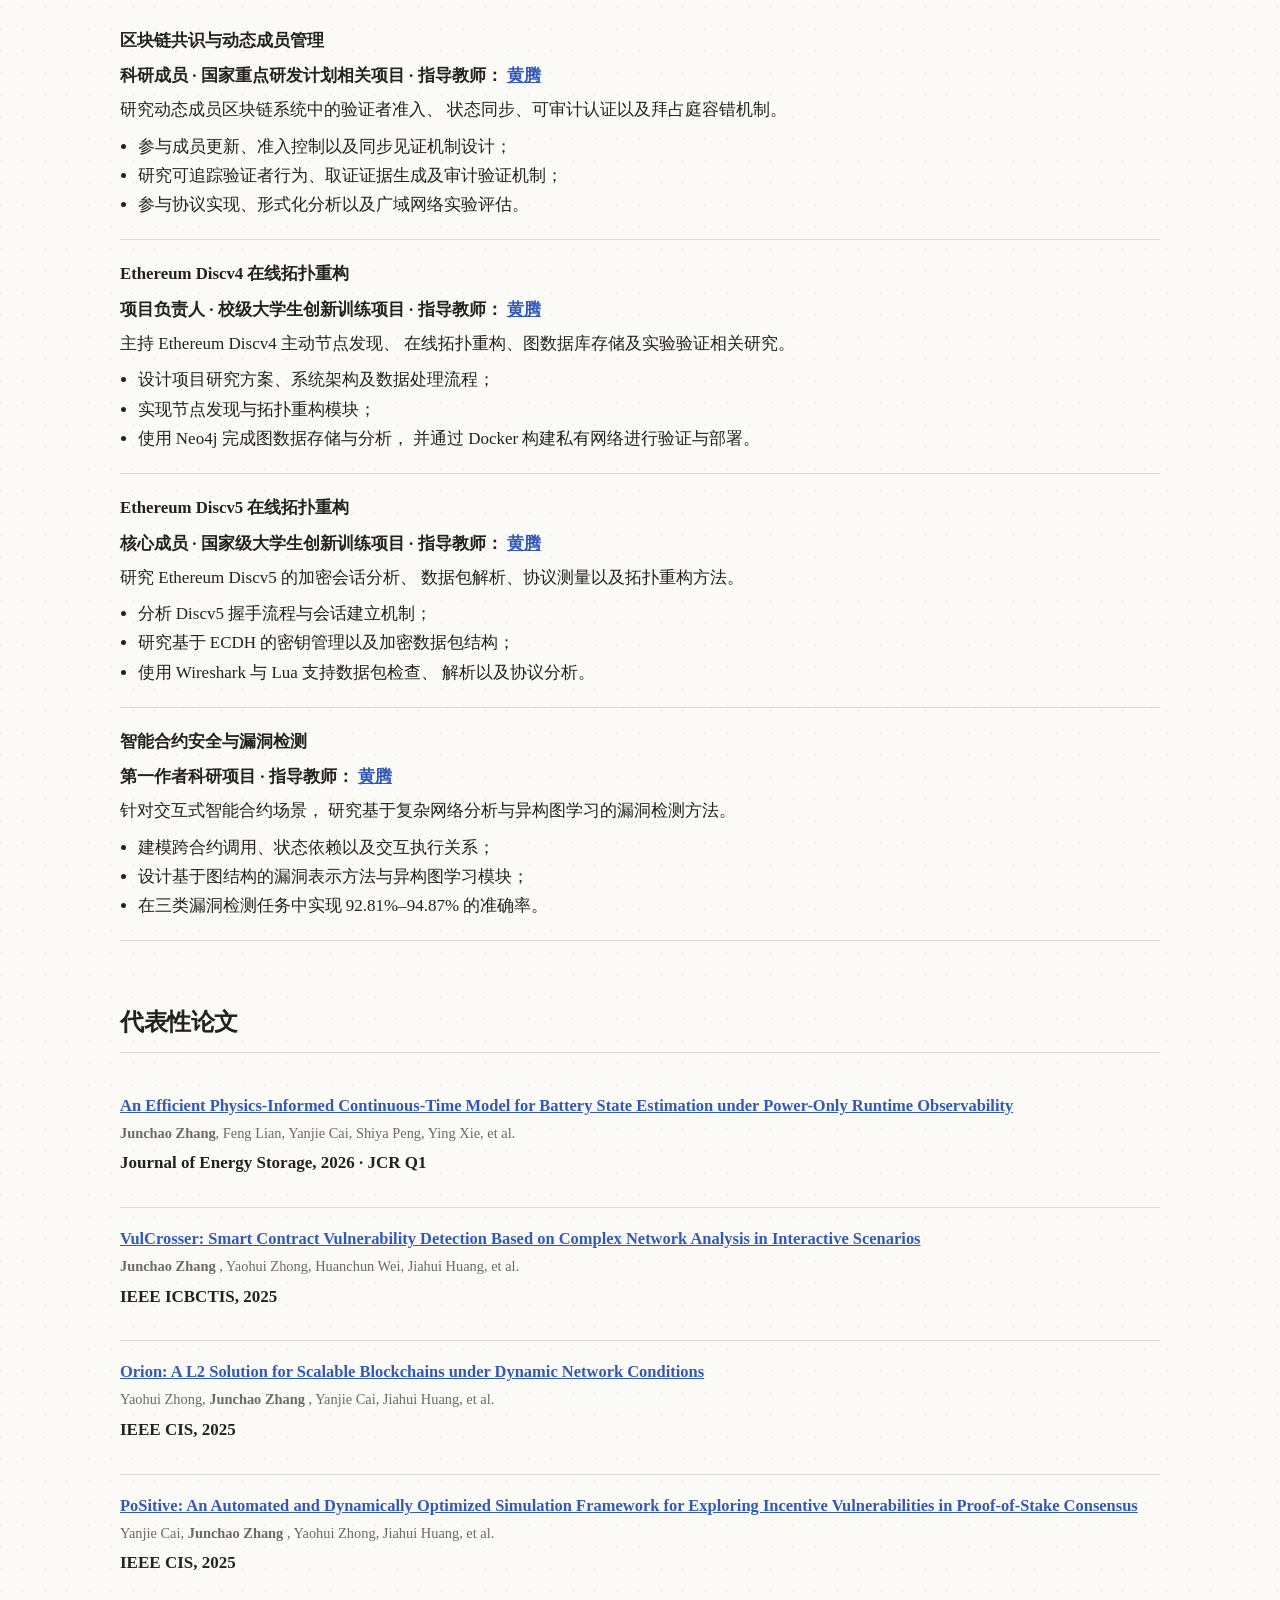
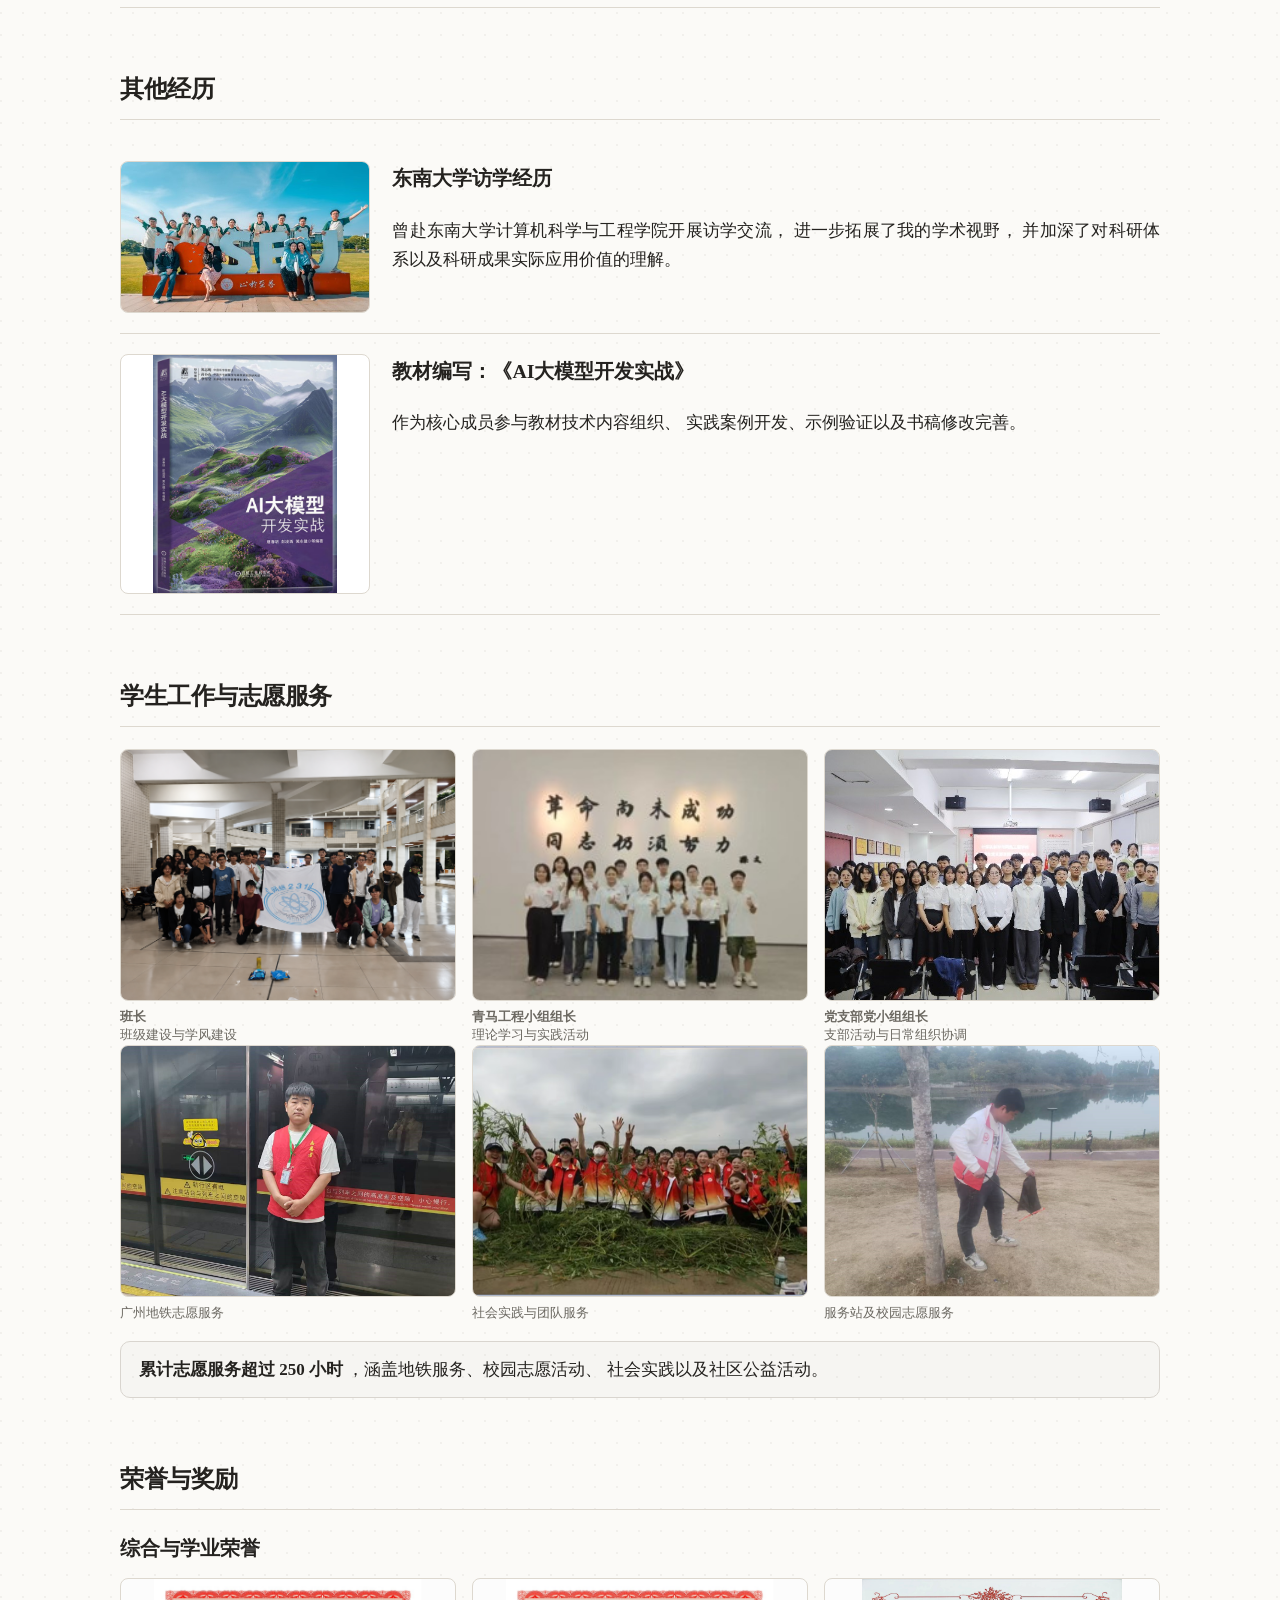
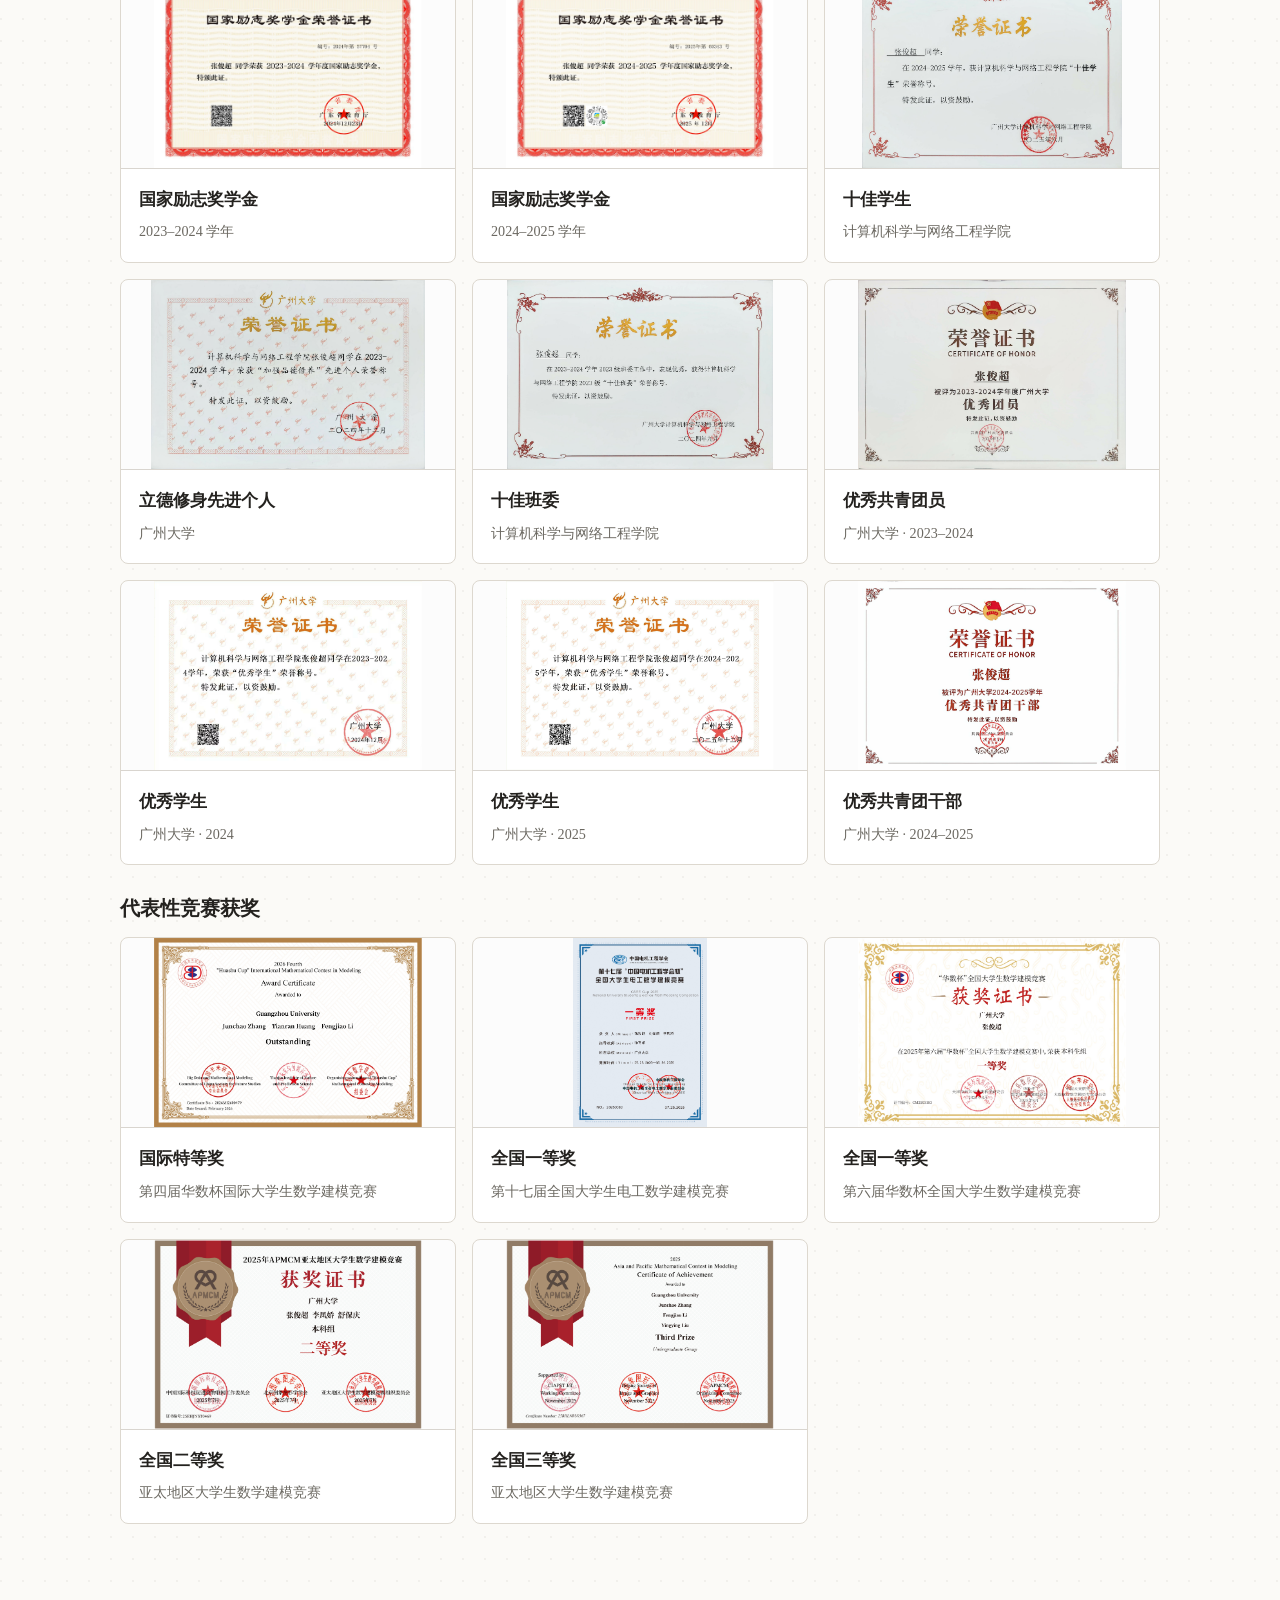
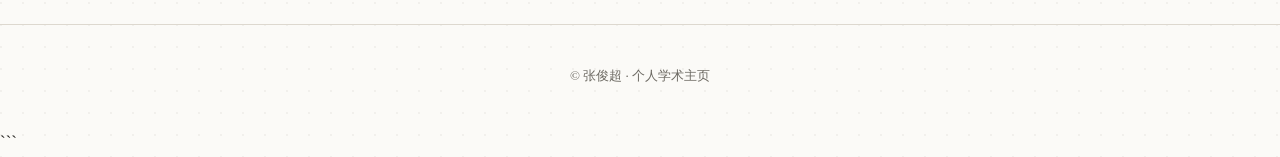
==== commit 0097e10e: "Update index.html" ====
--- a/zh/index.html
+++ b/zh/index.html
@@ -505,11 +505,7 @@
 
 
           <p>
-            我从本科一年级开始参与科研工作。
-            我的科研经历逐步从文献调研与实验复现拓展至协议设计、
-            系统实现、学术论文撰写以及大规模实验评估。
-            我尤其关注如何在真实、动态的网络环境下设计可靠、
-            可扩展、可审计且可验证的分布式系统。
+            本科期间，我积极参与科研训练与学术实践，逐步积累了从文献调研、问题分析到方案设计、系统实现、实验评估和论文撰写的科研经历。在持续的实践中，我不断提升独立思考与解决问题的能力，并逐渐明确了继续深造和从事科研工作的兴趣。未来，我希望进一步夯实专业基础，拓展学术视野，在感兴趣的研究方向上持续探索。
           </p>
 
 
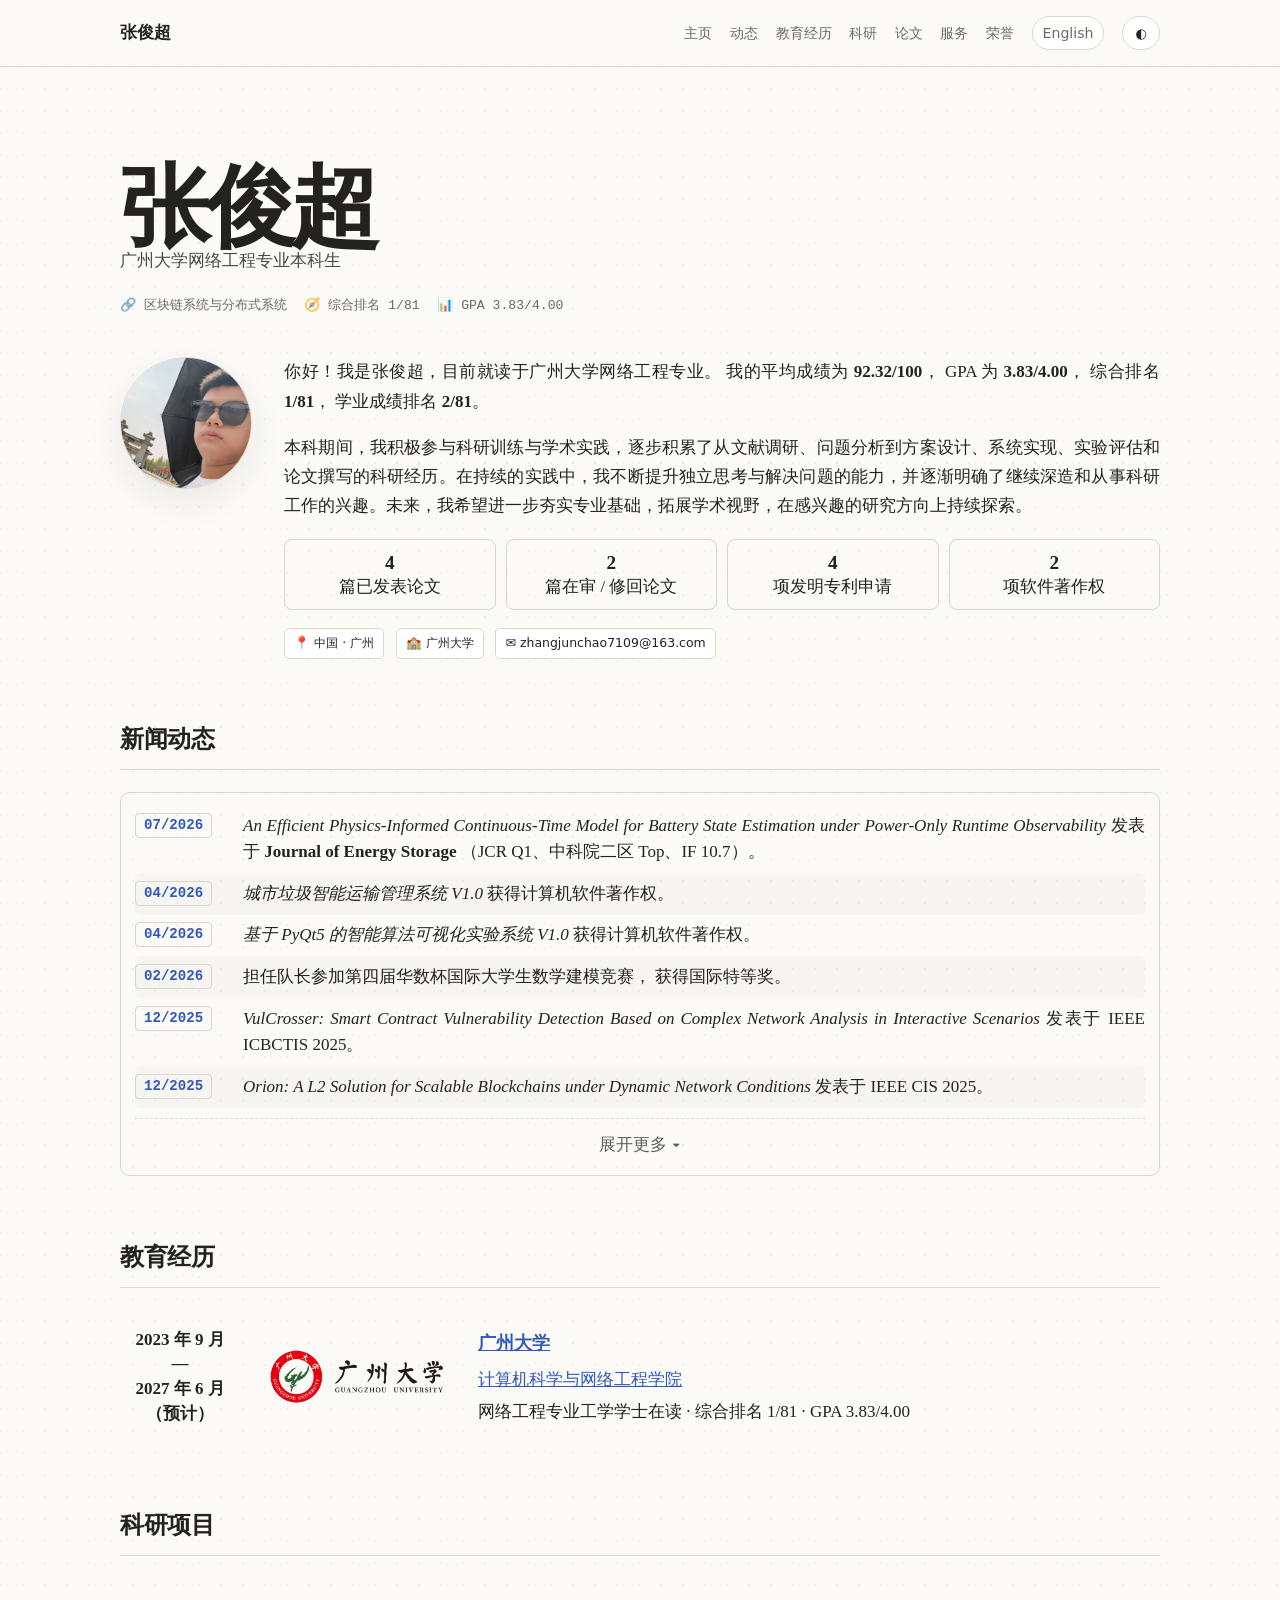
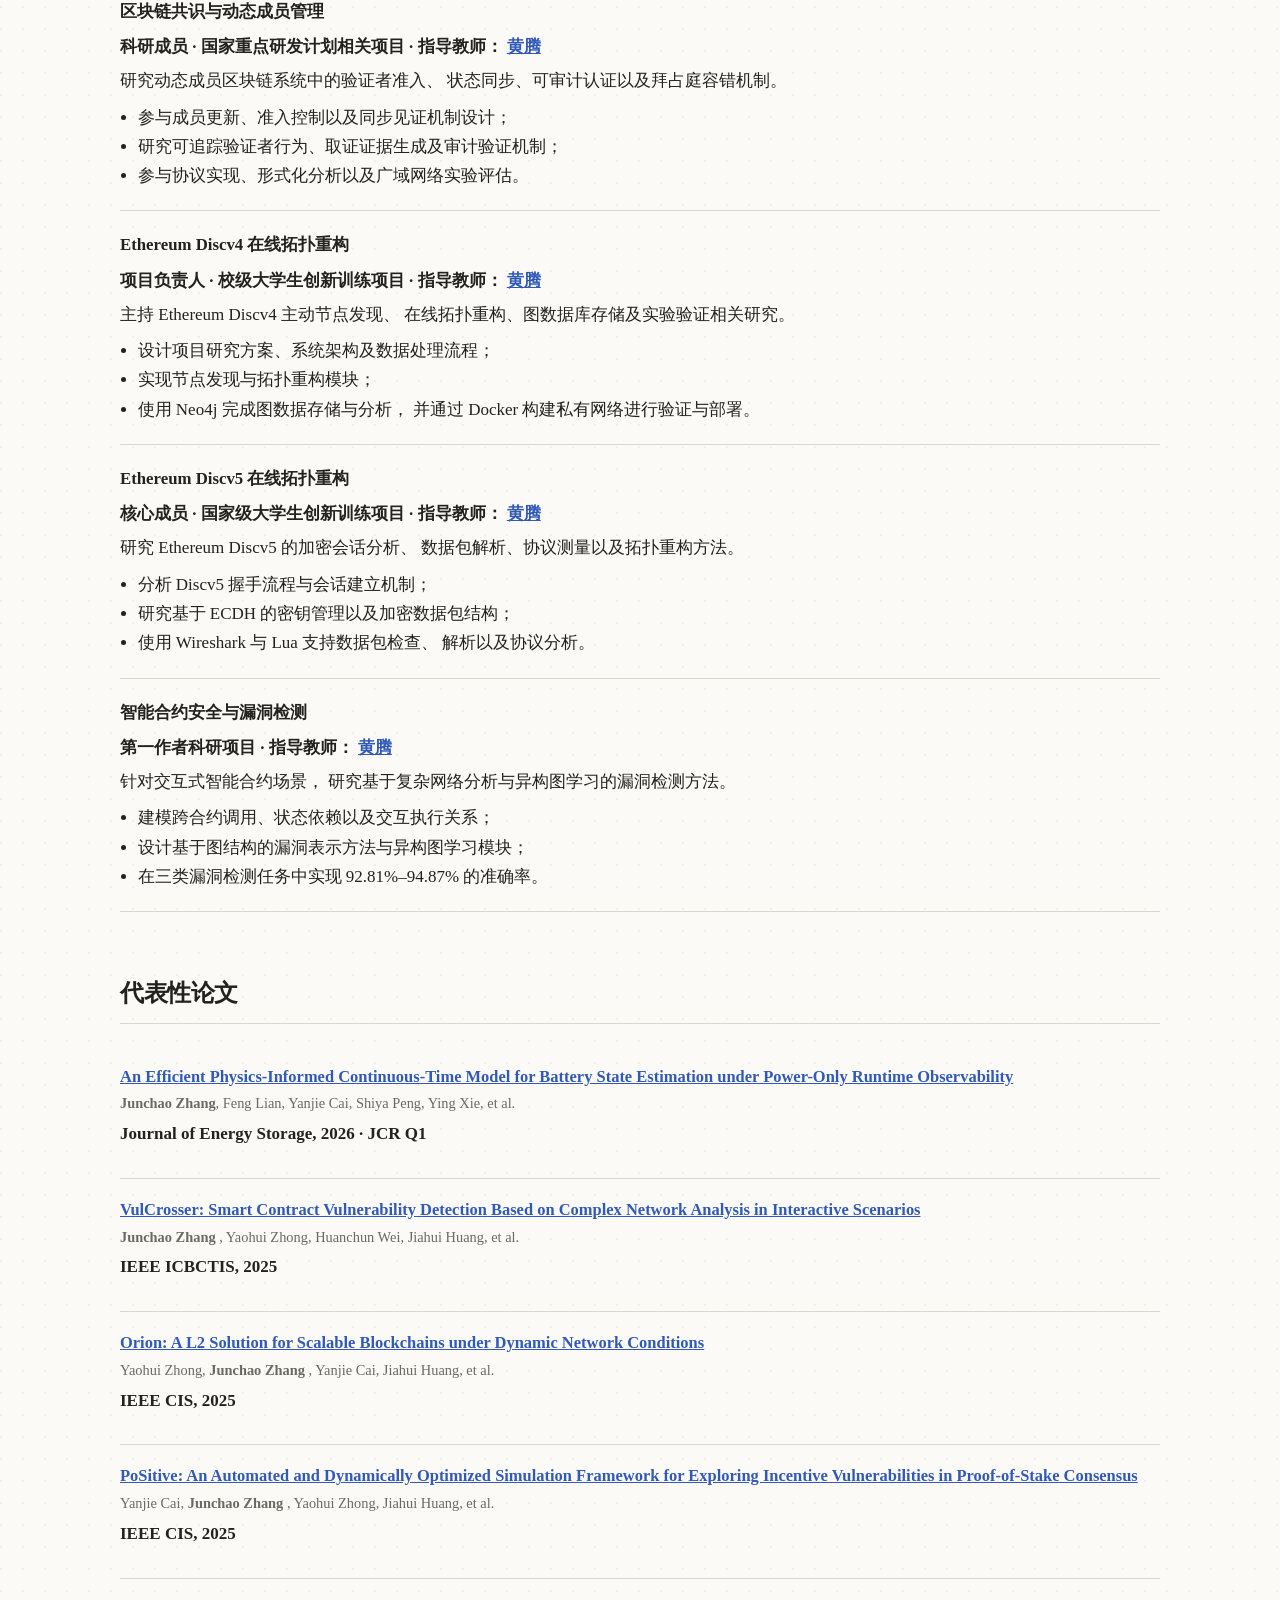
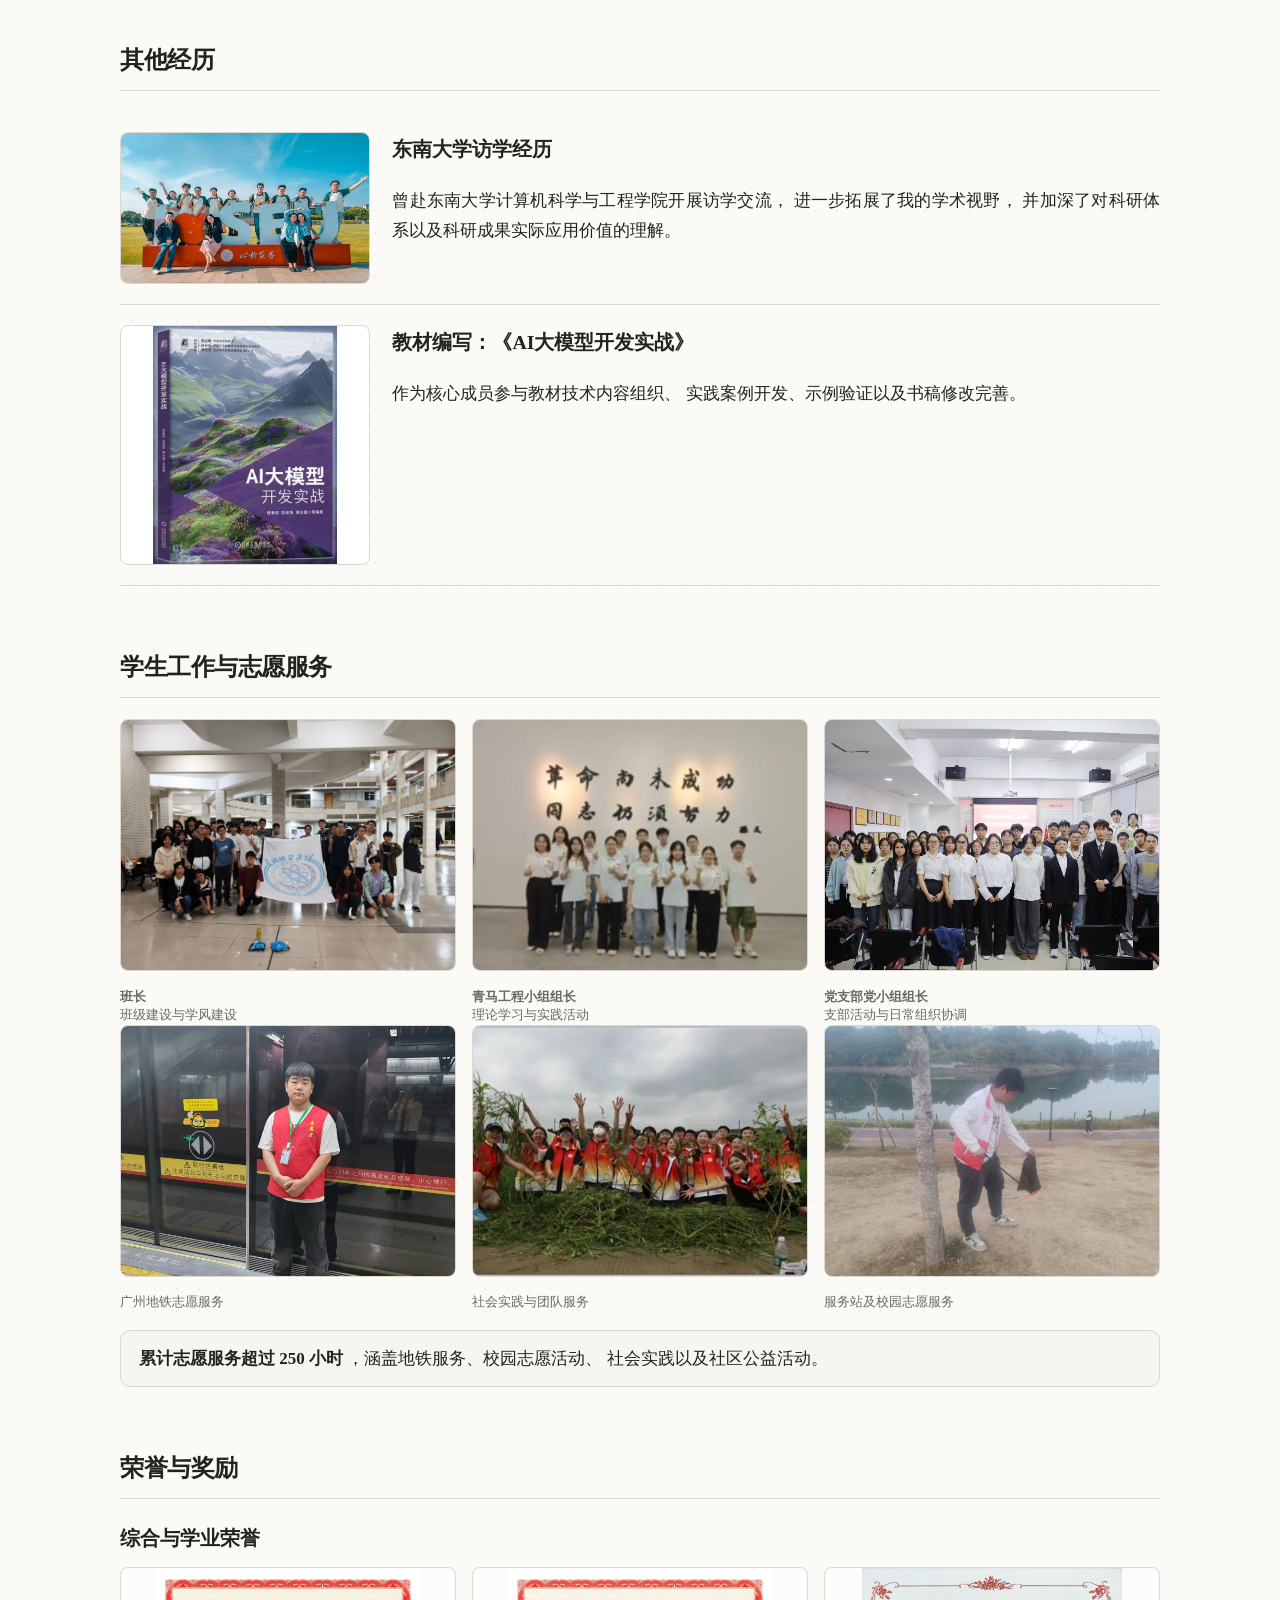
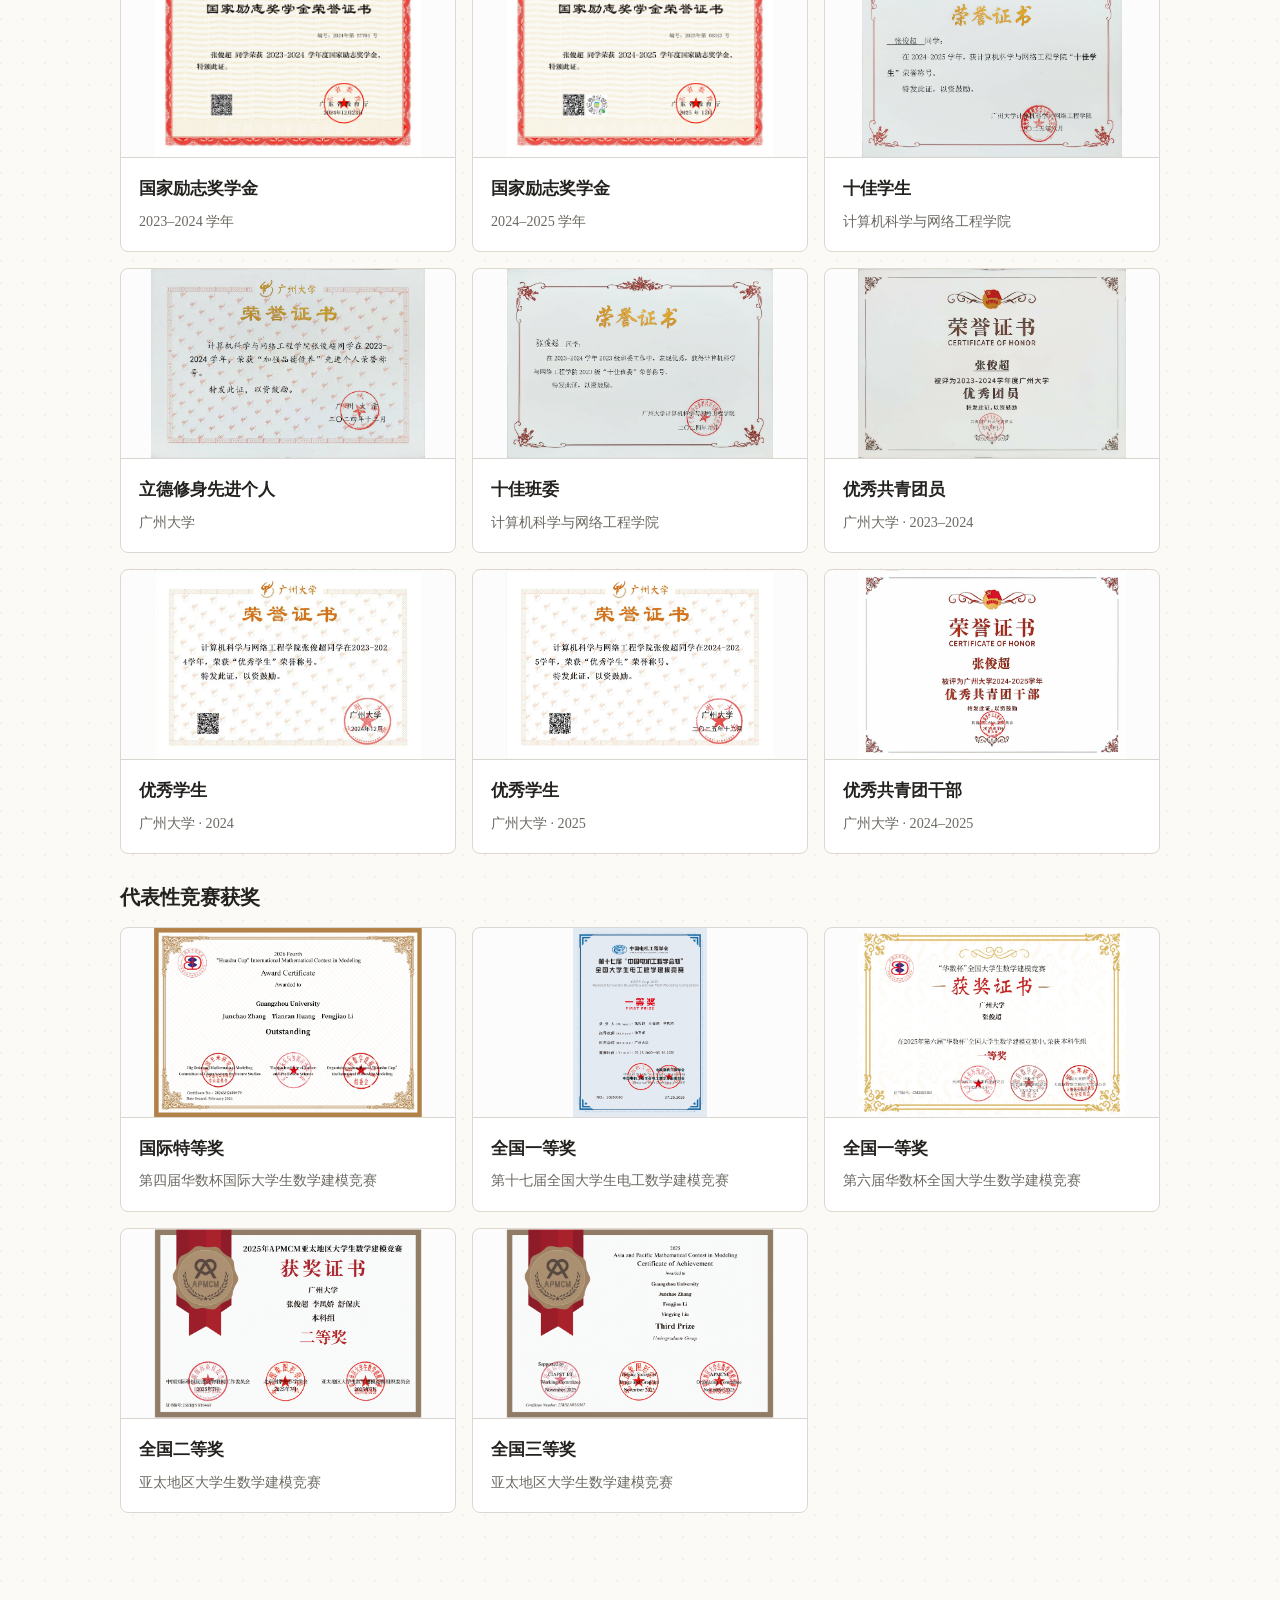
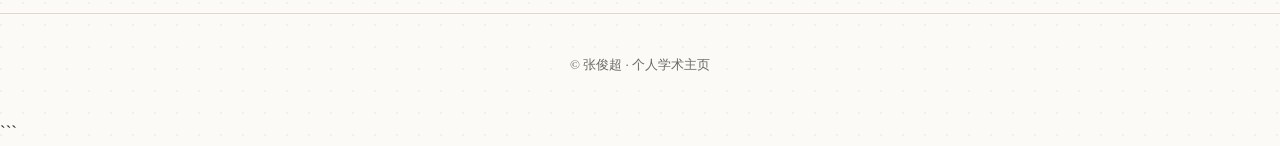
==== commit 2273cacf: "Update index.html" ====
--- a/zh/index.html
+++ b/zh/index.html
@@ -1,4 +1,3 @@
-```html
 <!doctype html>
 <html lang="zh-CN">
 <head>
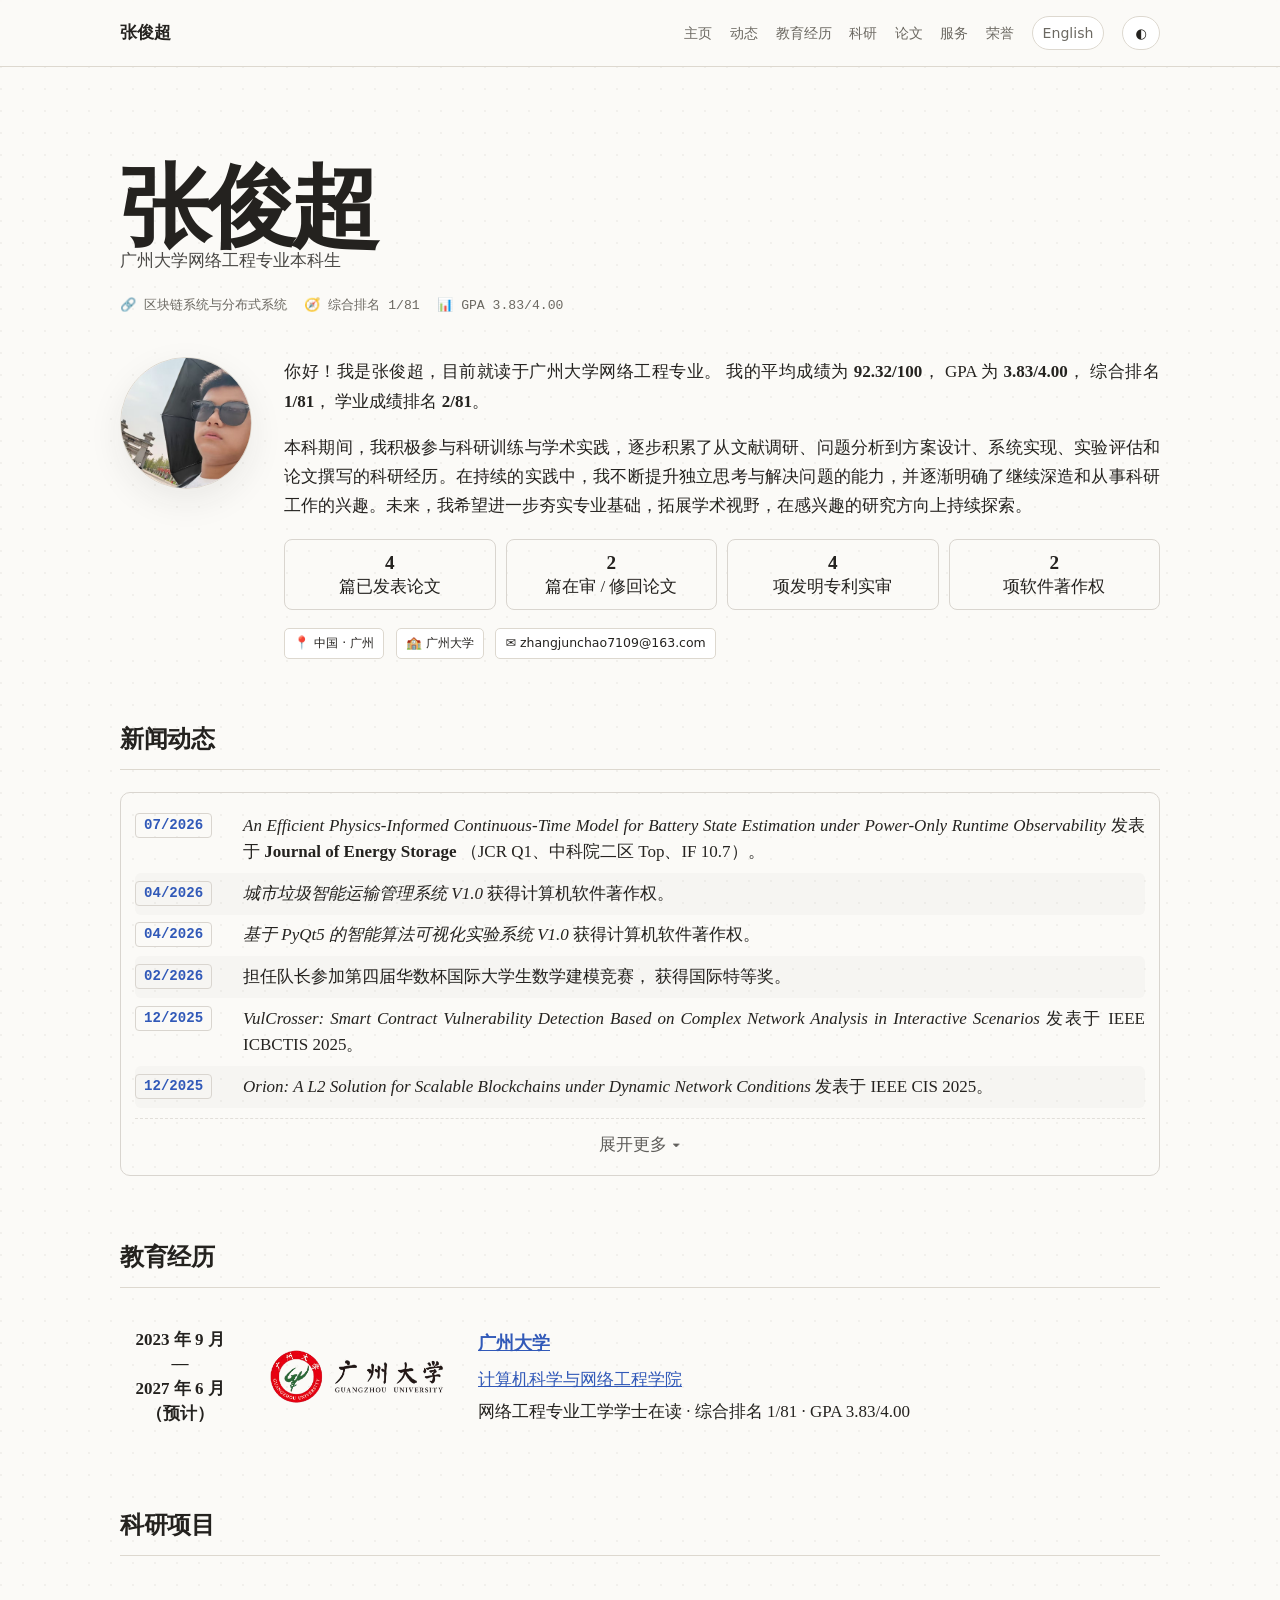
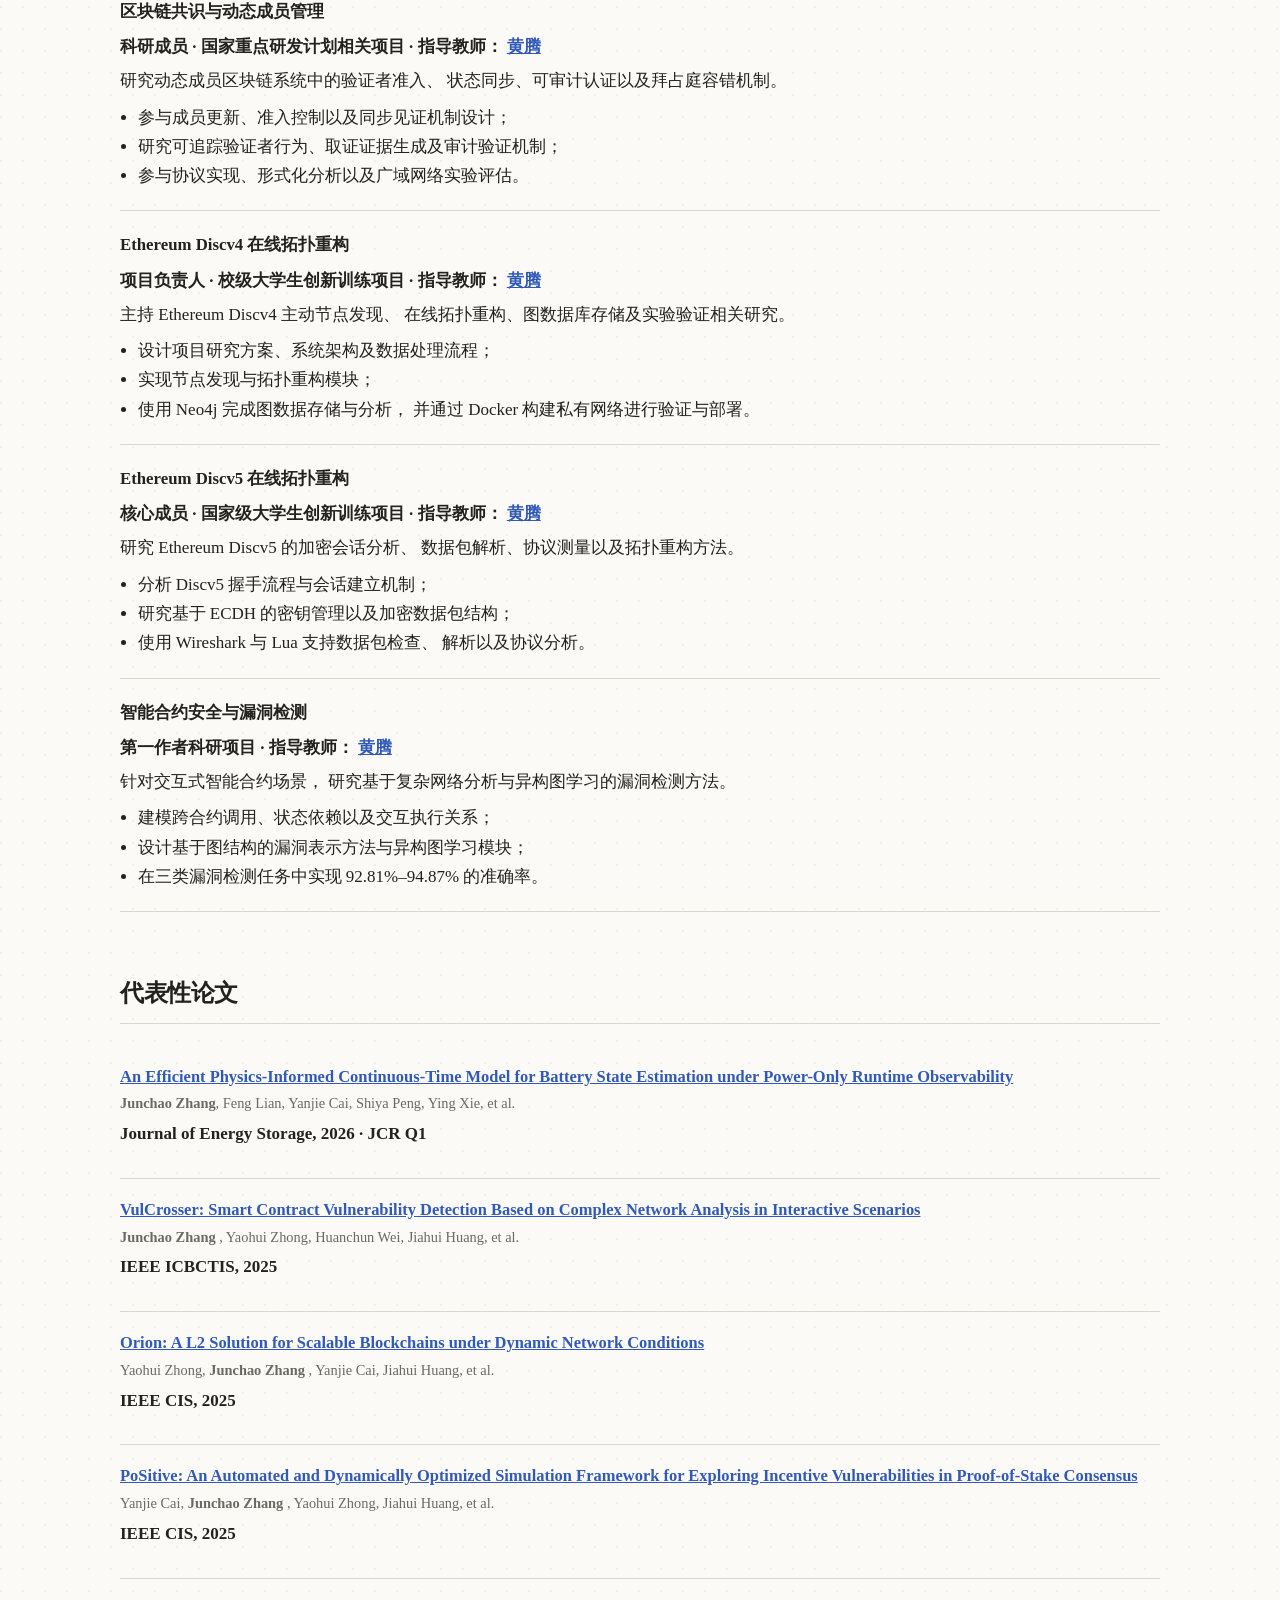
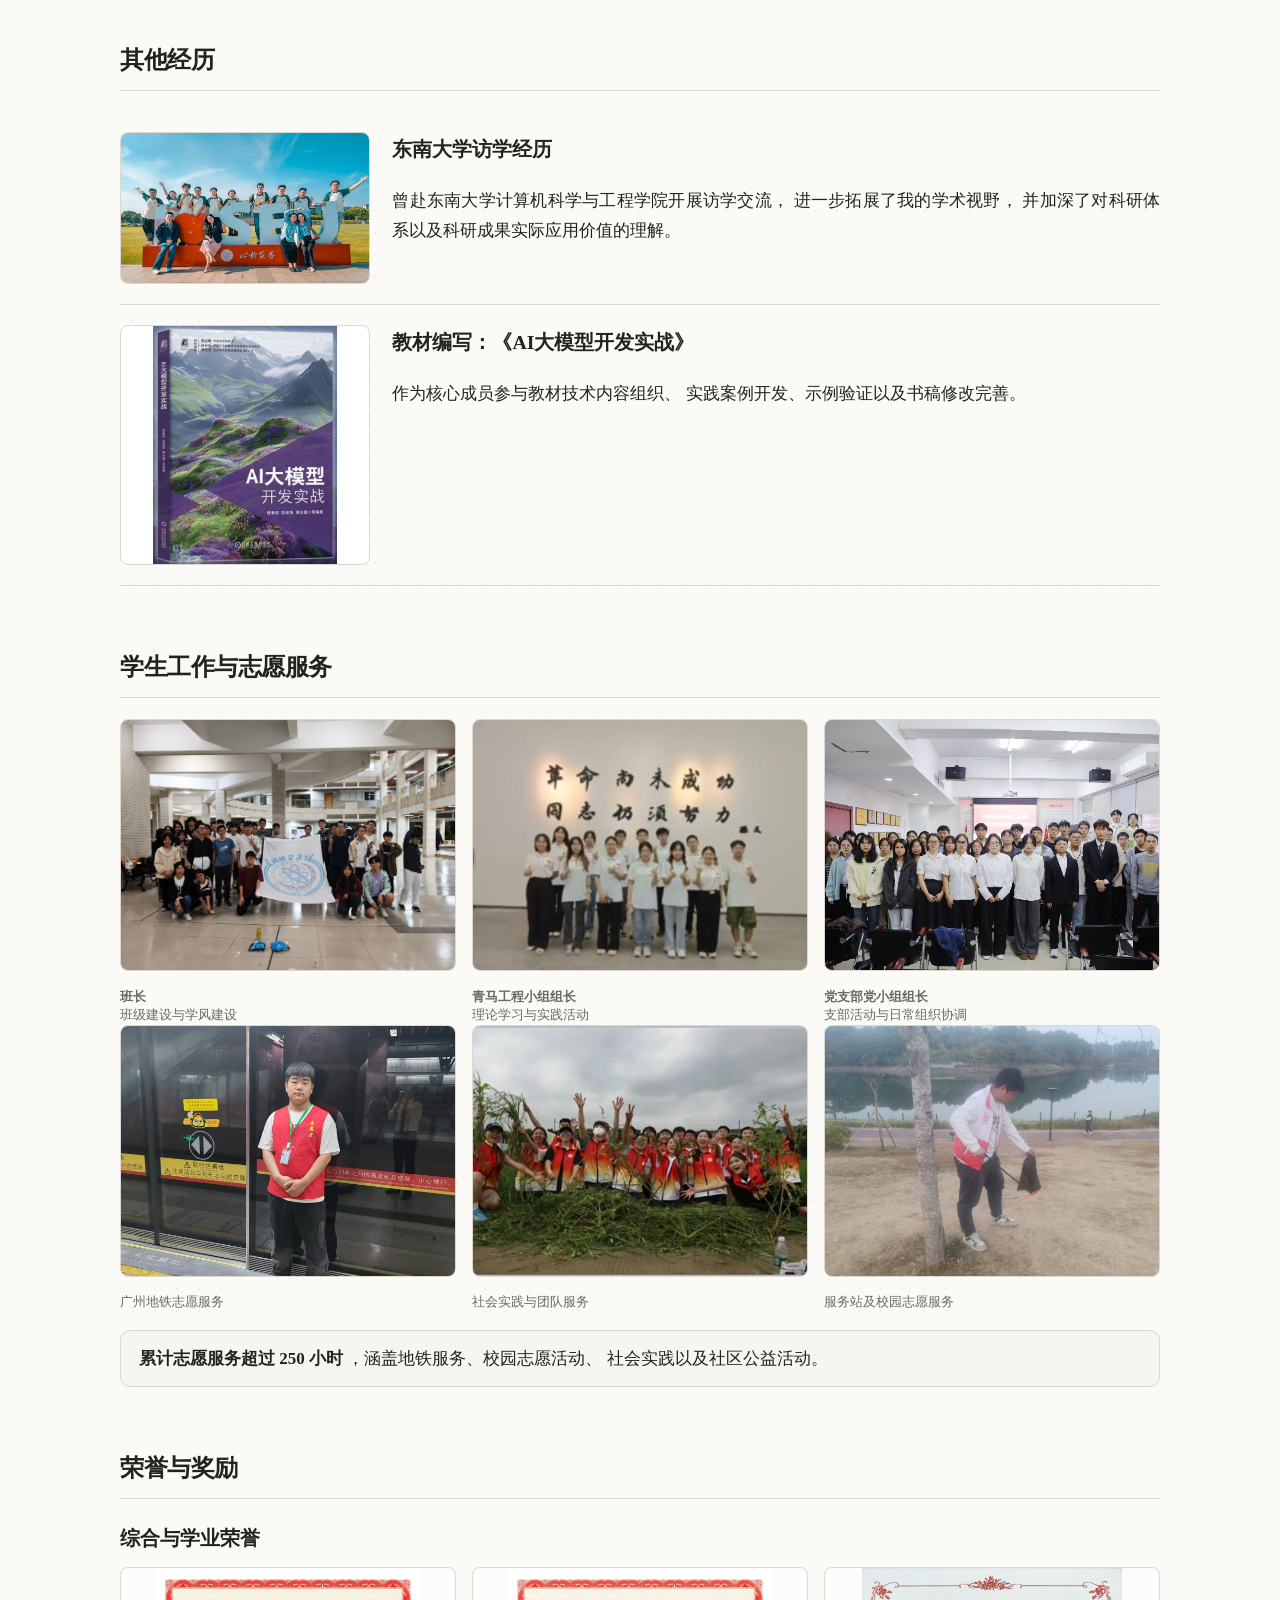
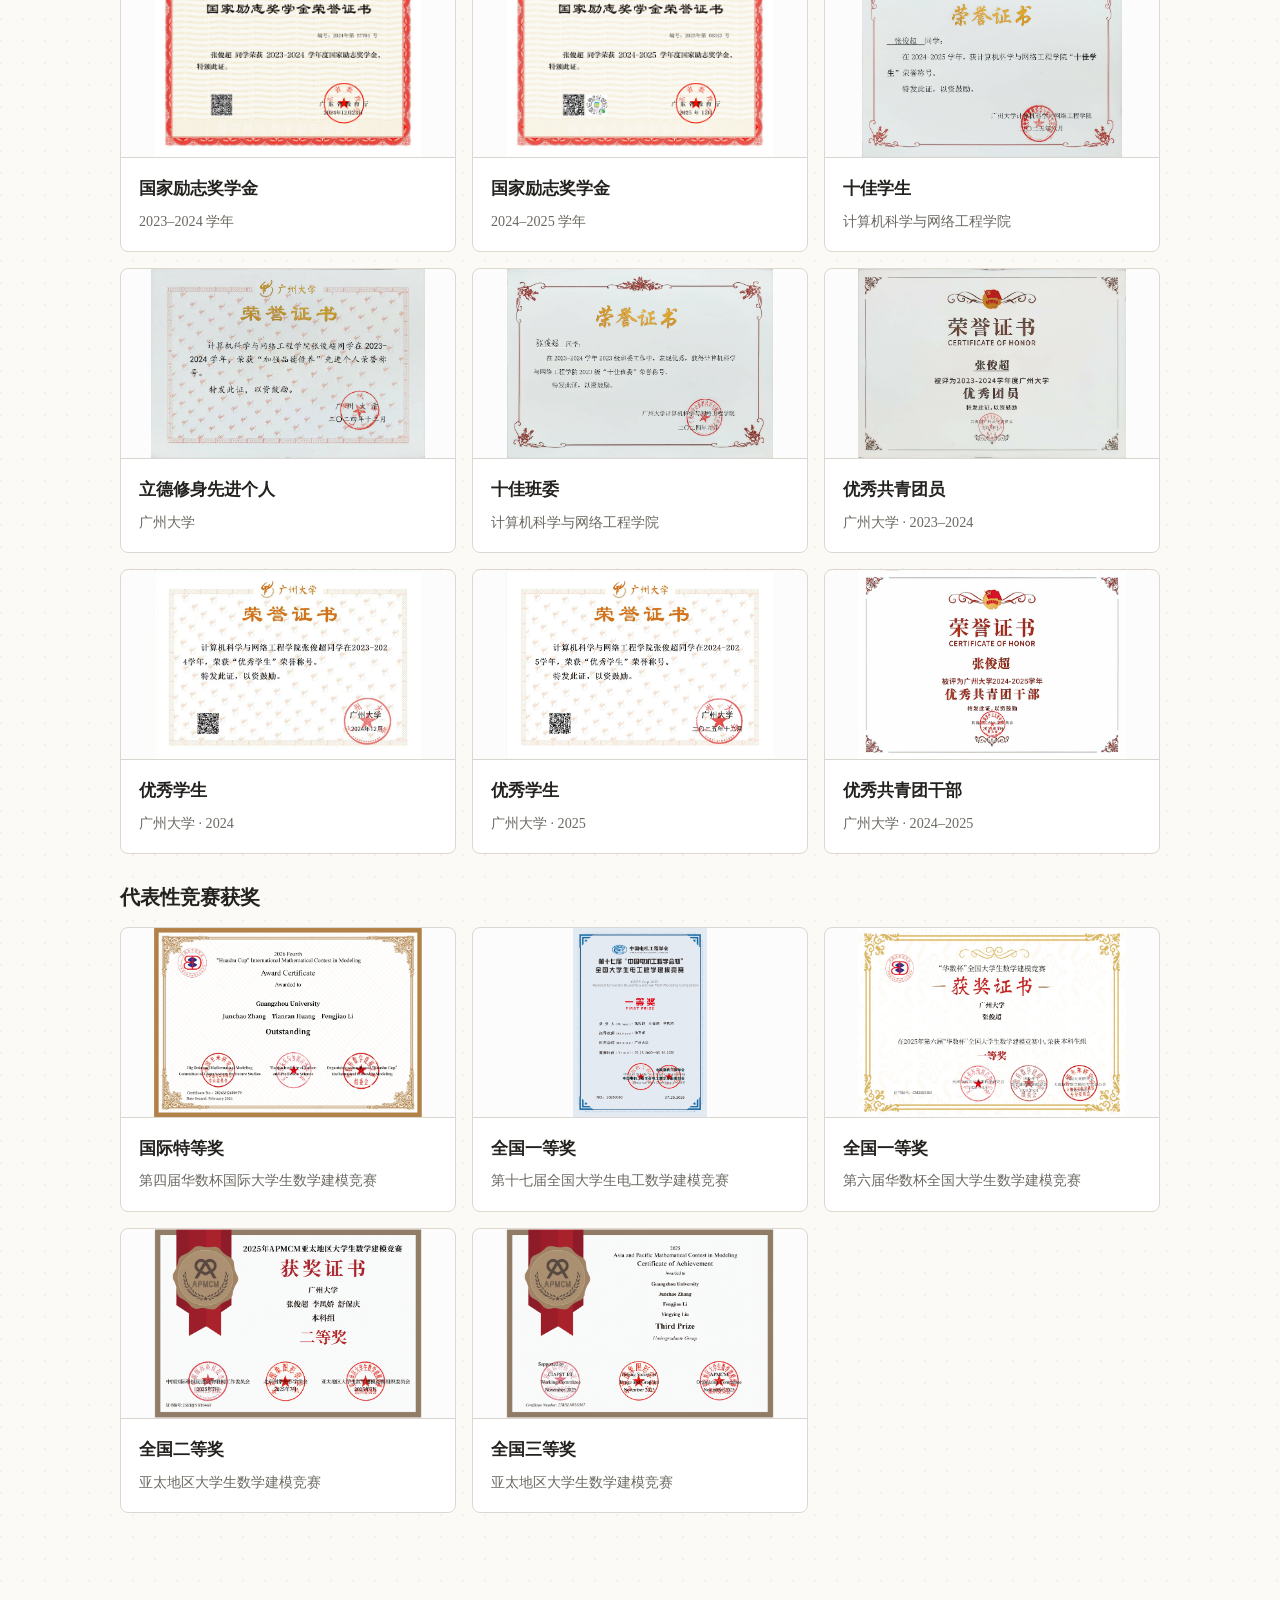
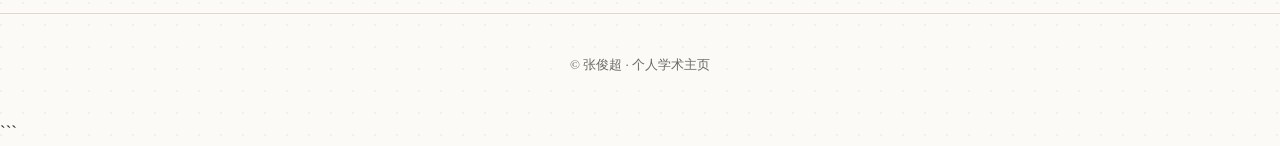
==== commit 091b910a: "Update index.html" ====
--- a/zh/index.html
+++ b/zh/index.html
@@ -525,7 +525,7 @@
 
             <span>
               <strong>4</strong>
-              项发明专利申请
+              项发明专利实审
             </span>
 
             <span>
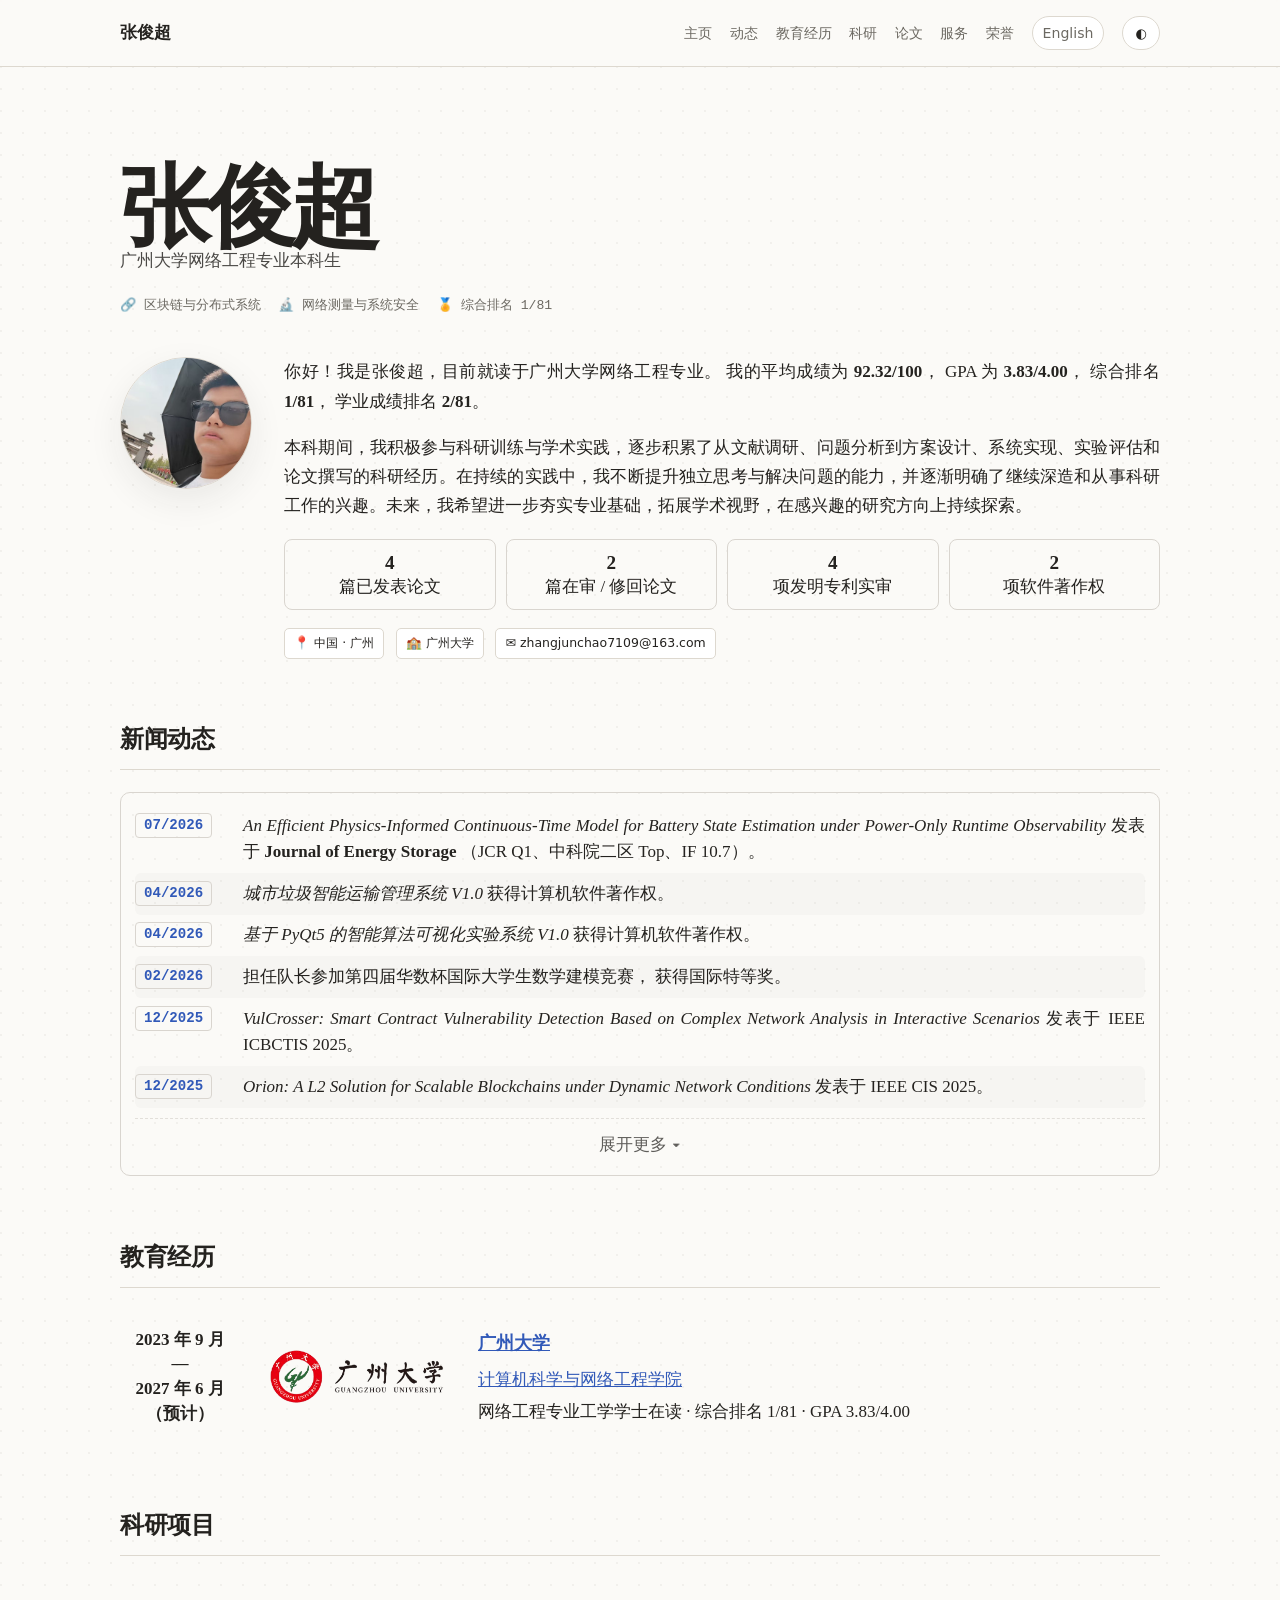
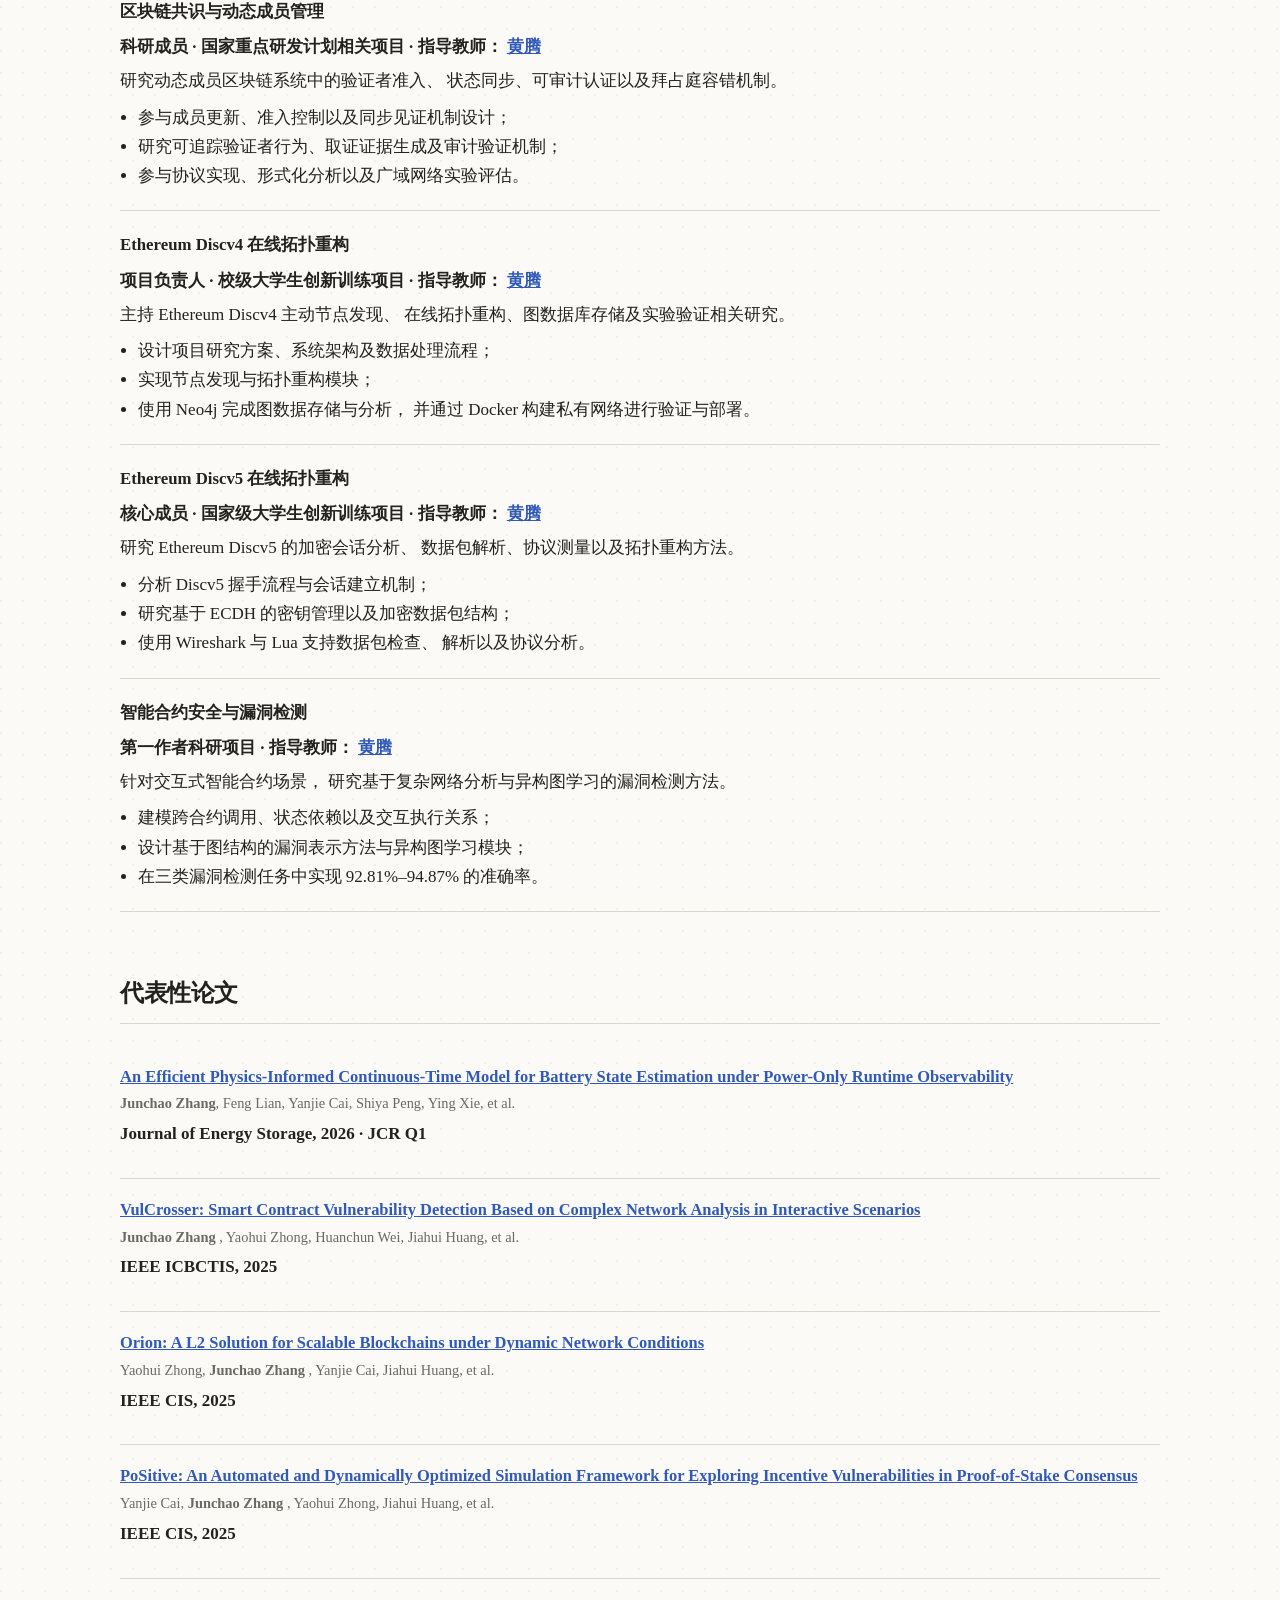
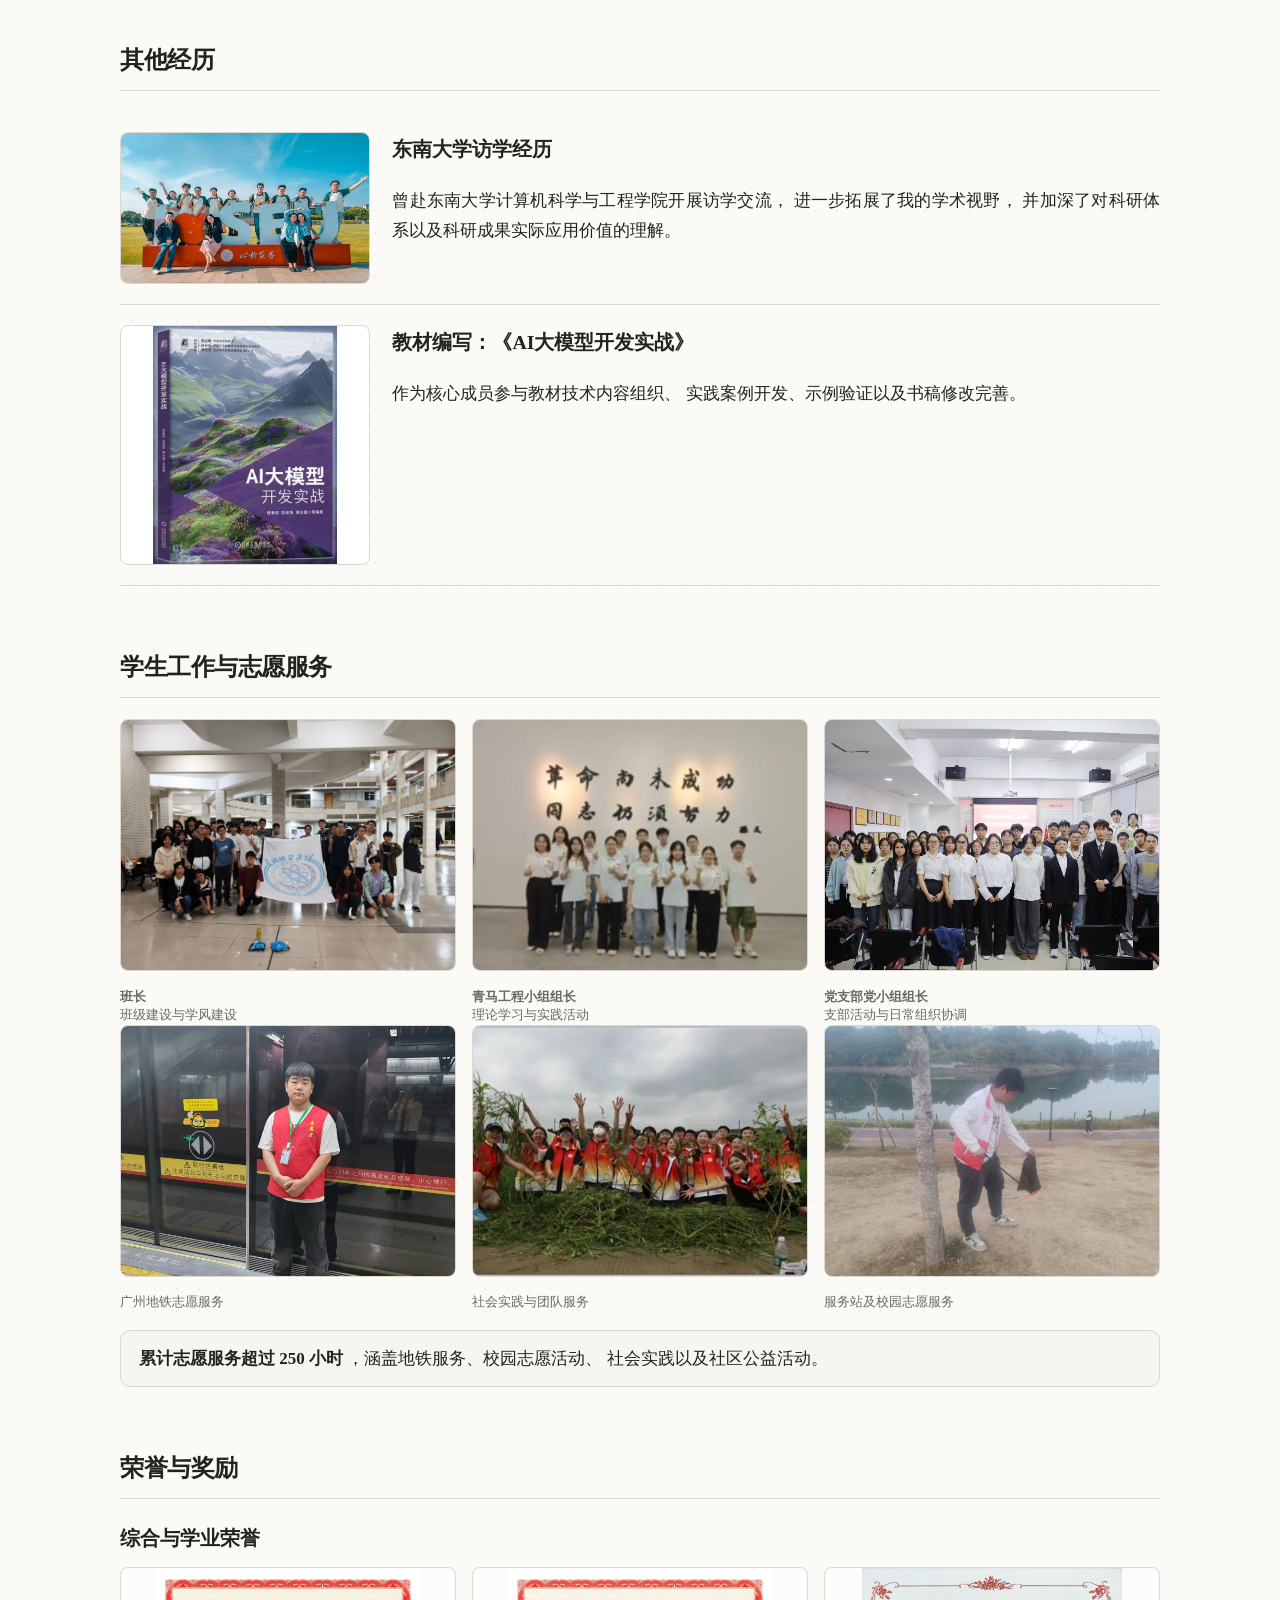
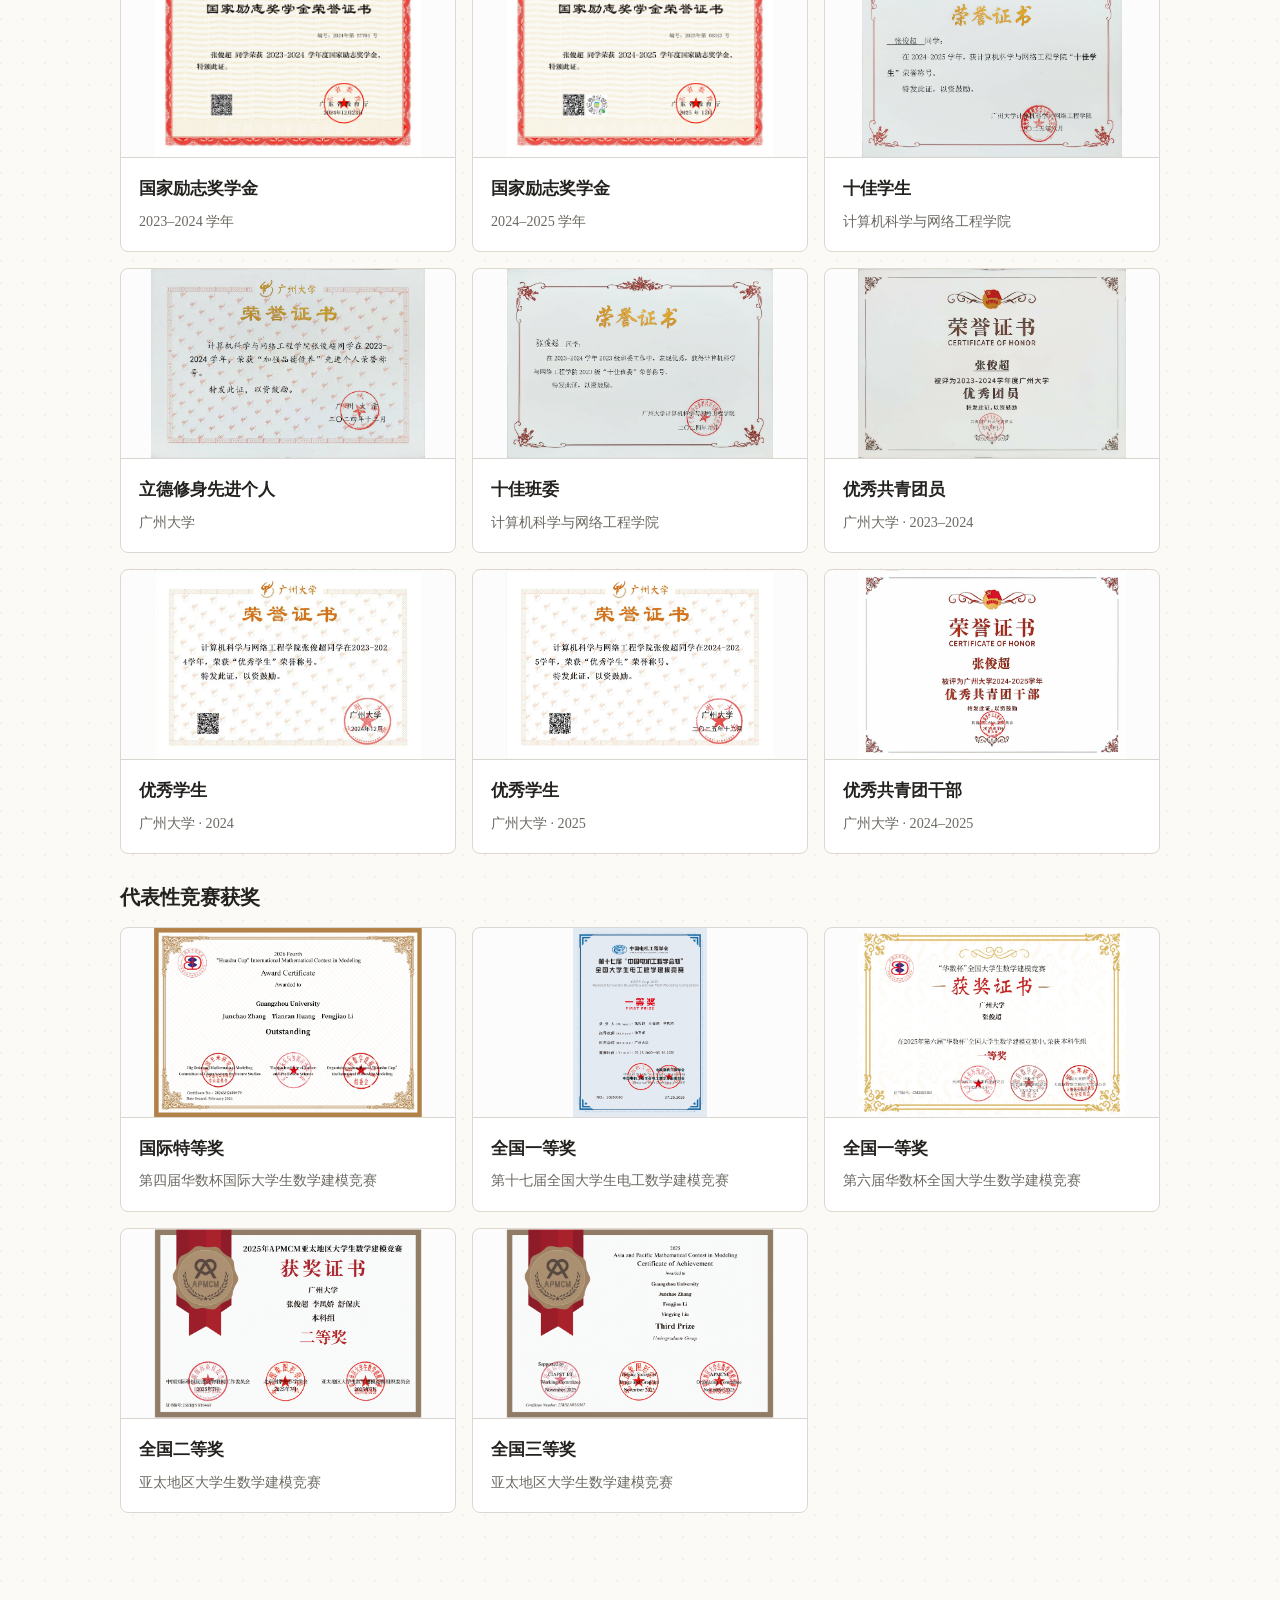
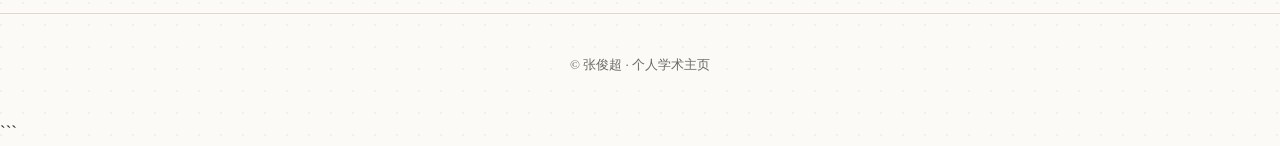
==== commit 7704e2a3: "Update index.html" ====
--- a/zh/index.html
+++ b/zh/index.html
@@ -465,18 +465,19 @@
       <div class="hero-tags">
 
         <span>
-          🔗 区块链系统与分布式系统
+          🔗 区块链与分布式系统
         </span>
-
+      
         <span>
-          🧭 综合排名 1/81
+          🔬 网络测量与系统安全
         </span>
-
+      
         <span>
-          📊 GPA 3.83/4.00
+          🏅 综合排名 1/81
         </span>
-
+      
       </div>
+
 
 
       <div class="intro-grid">
